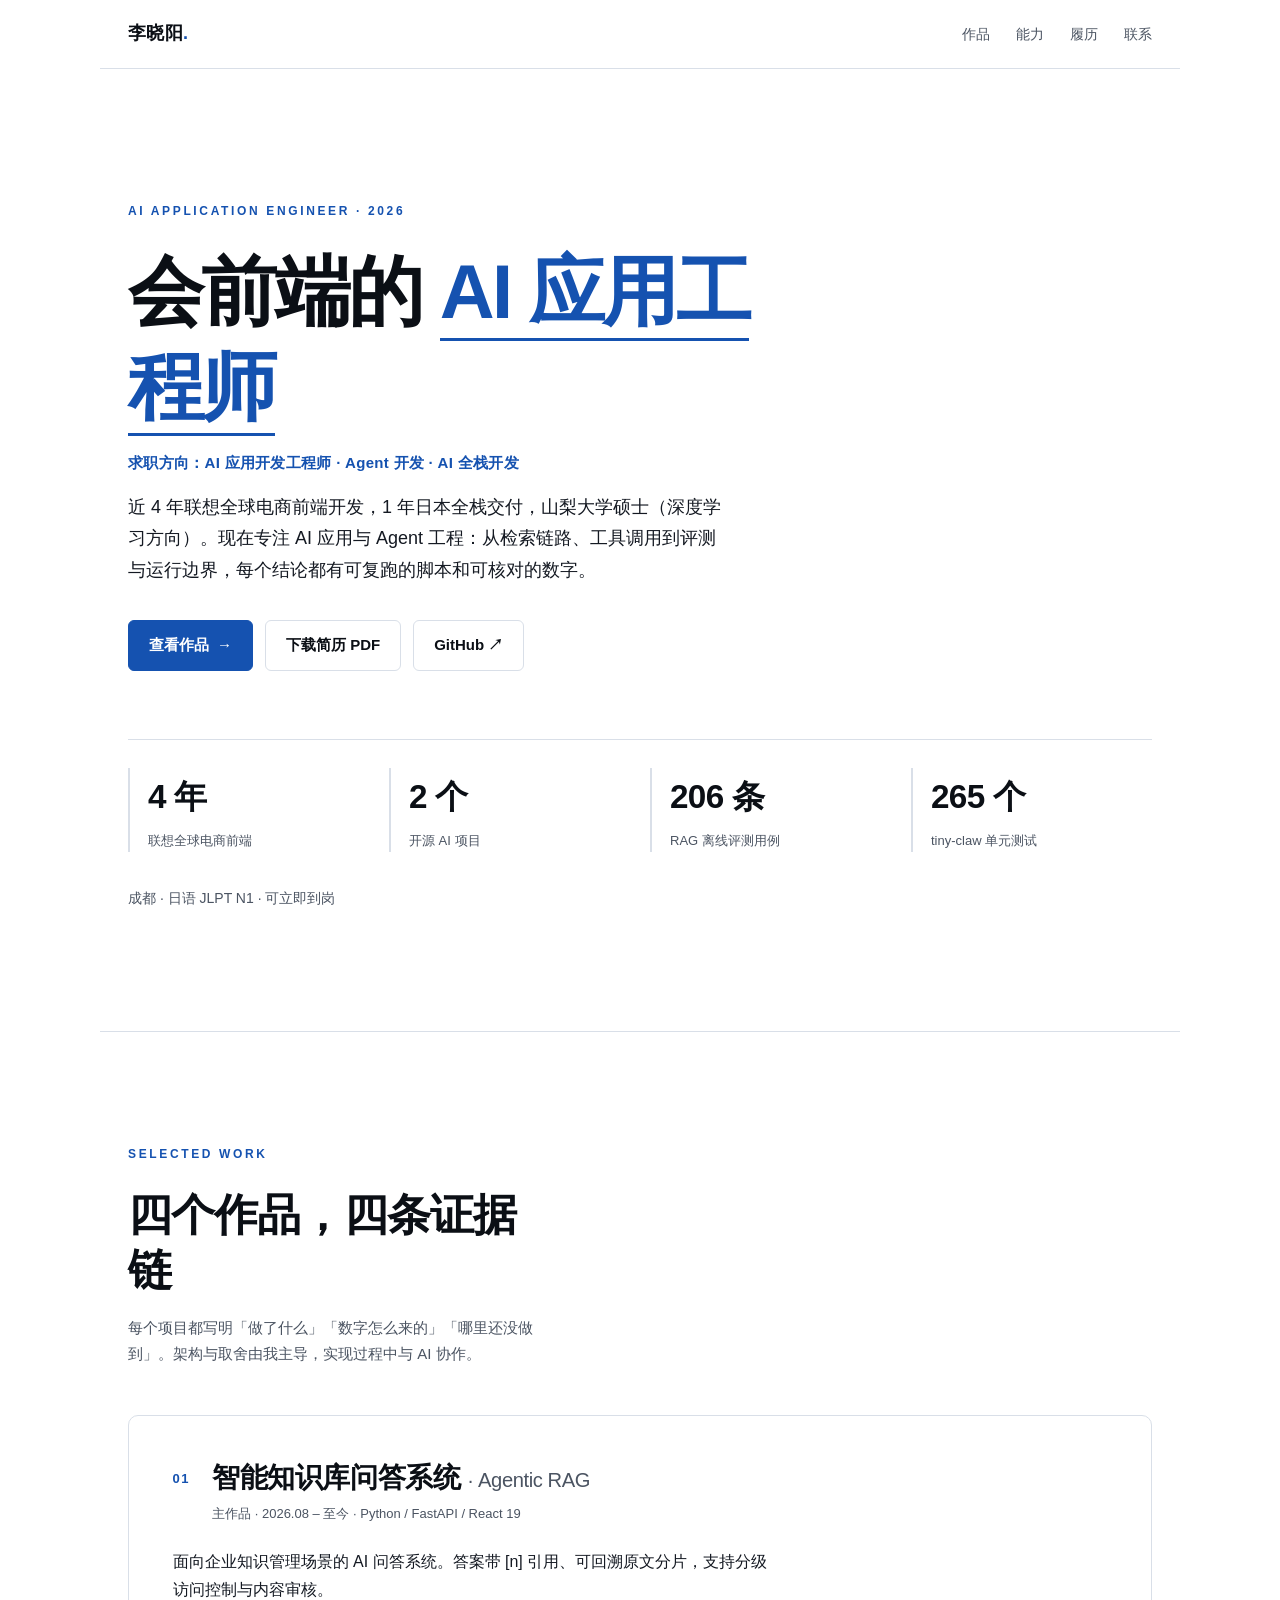
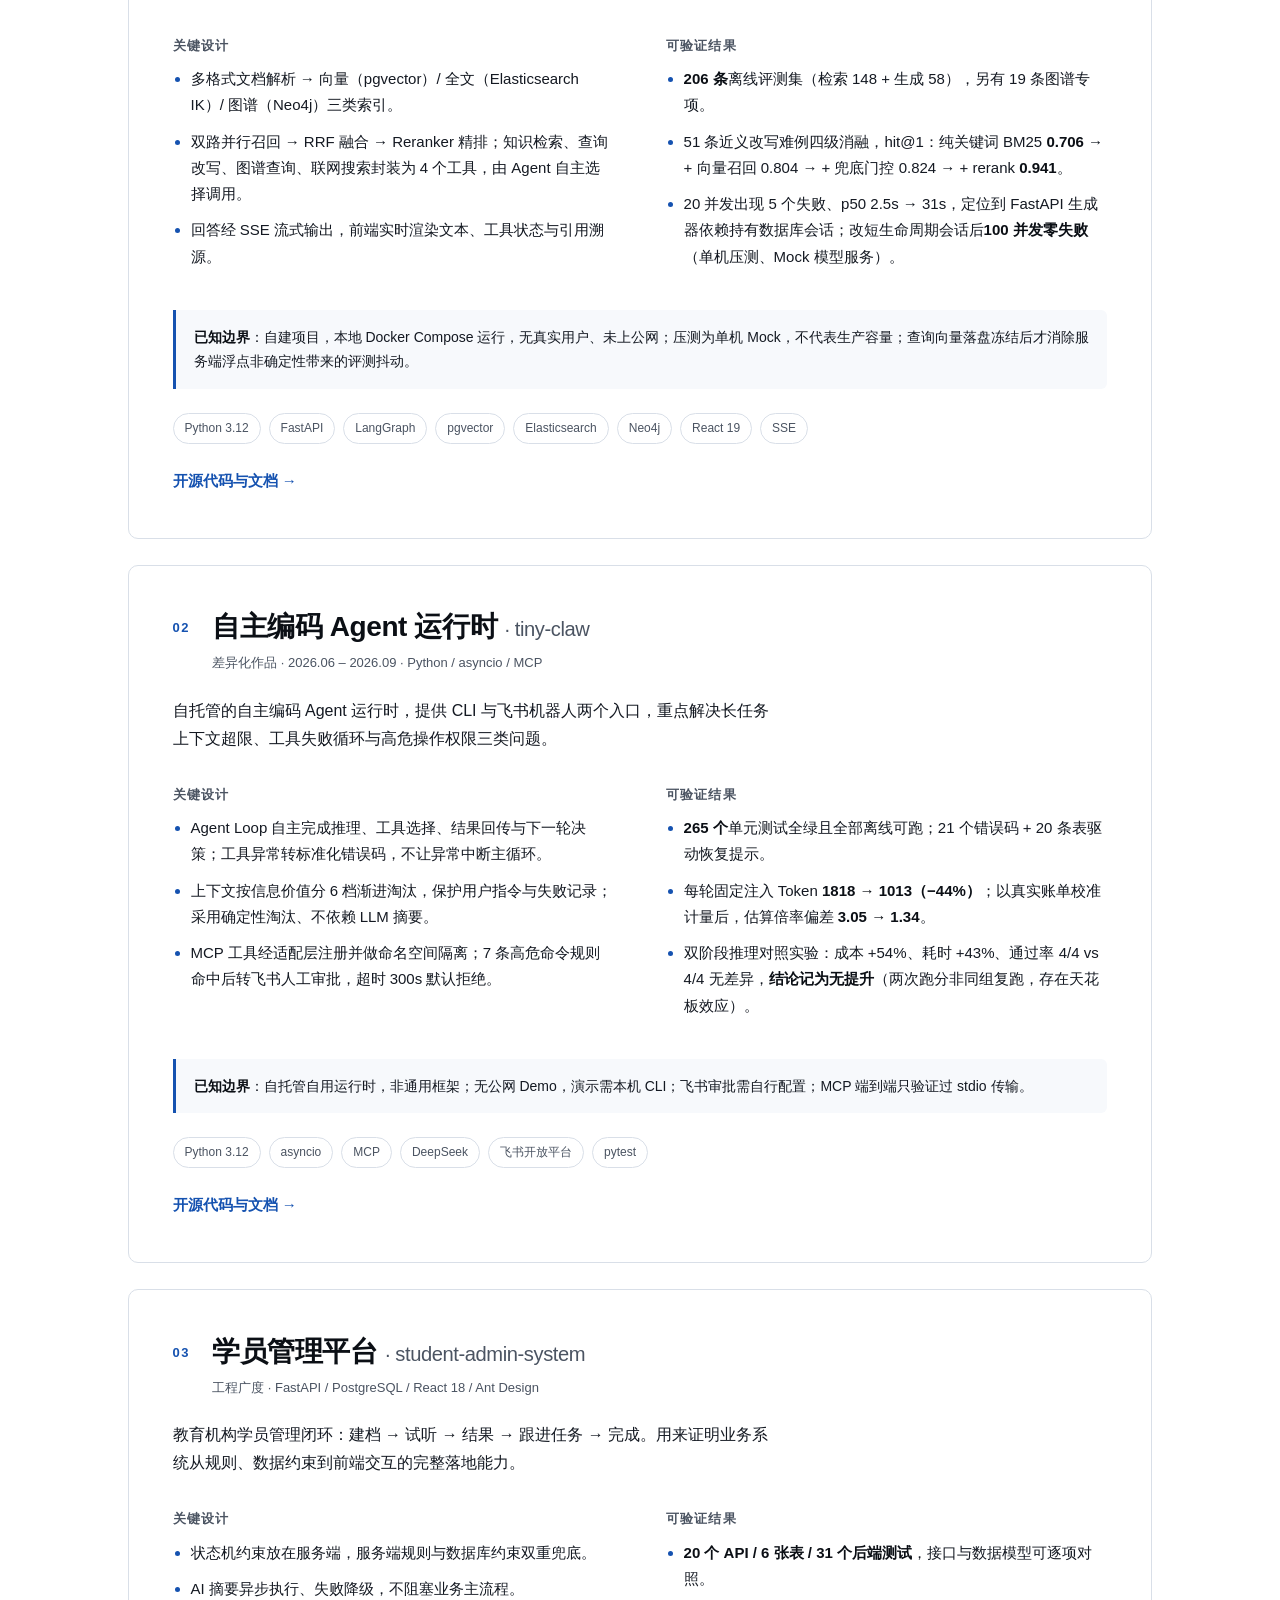
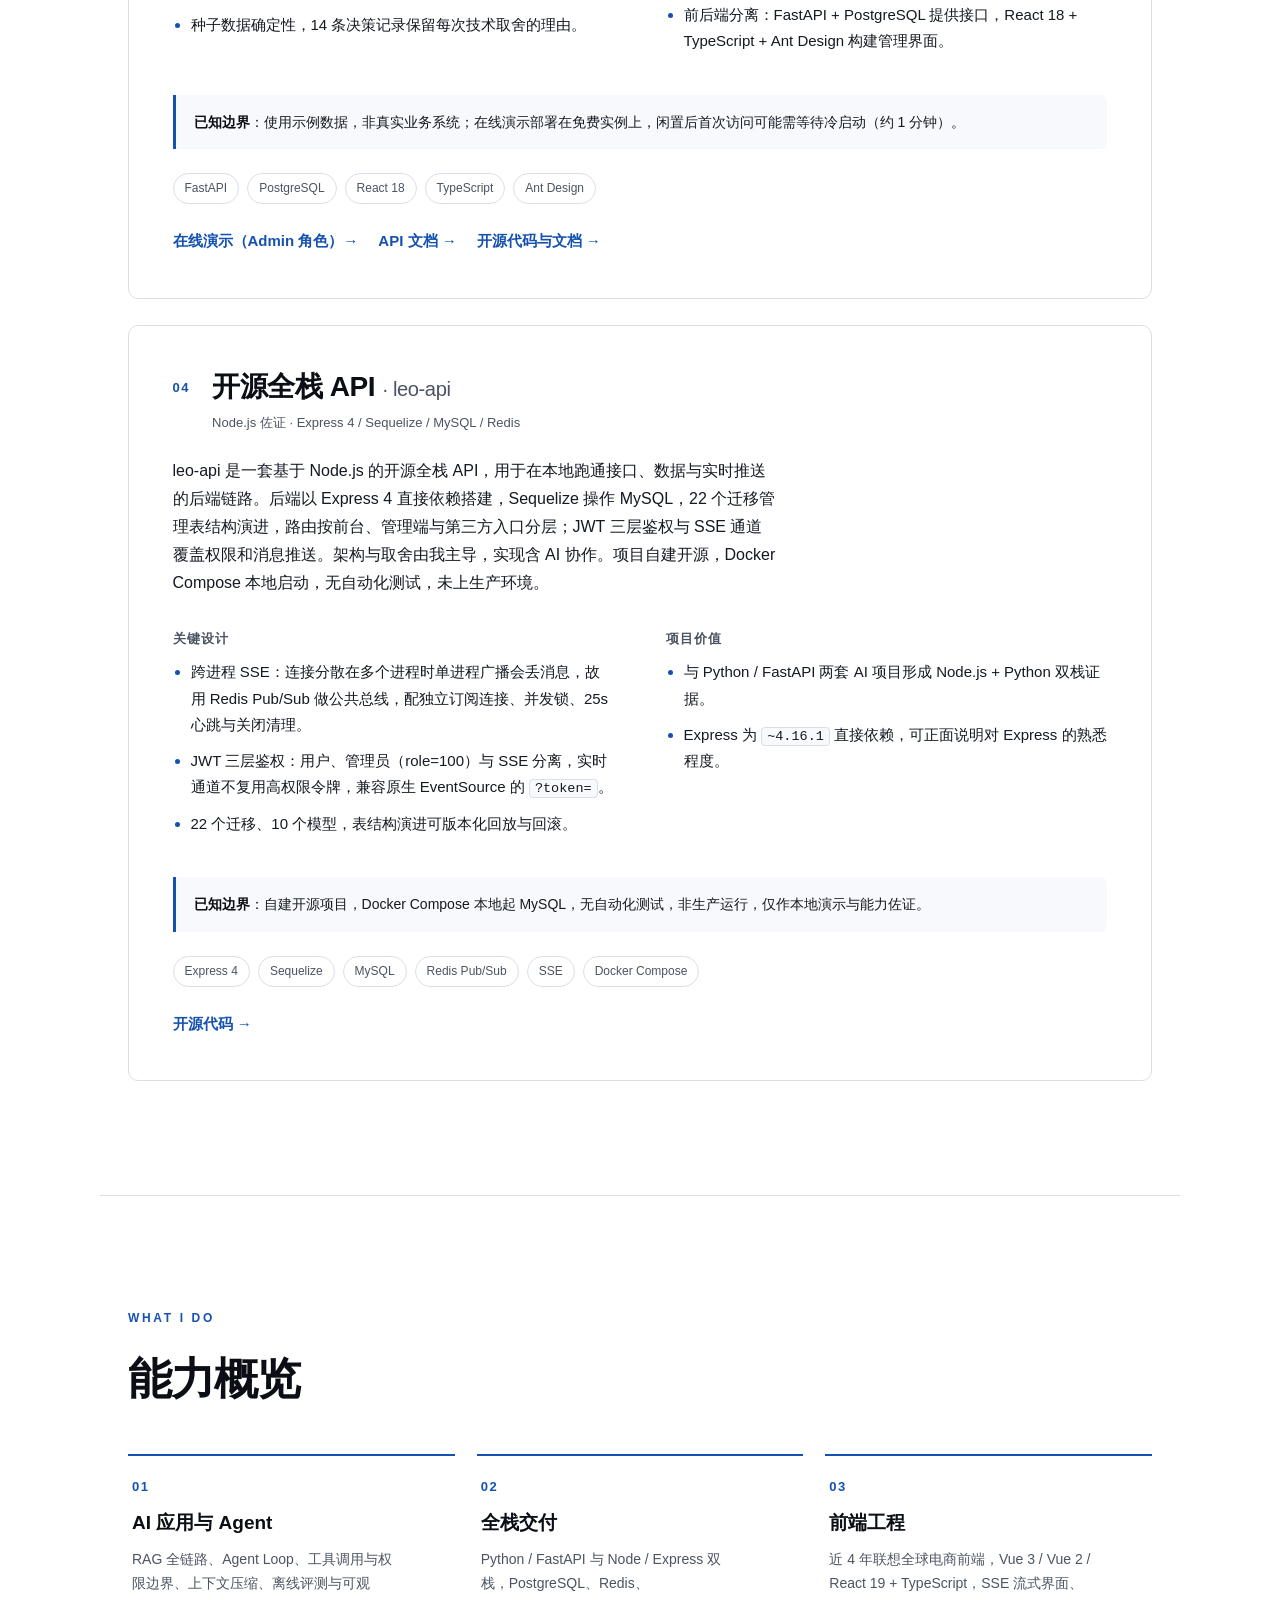
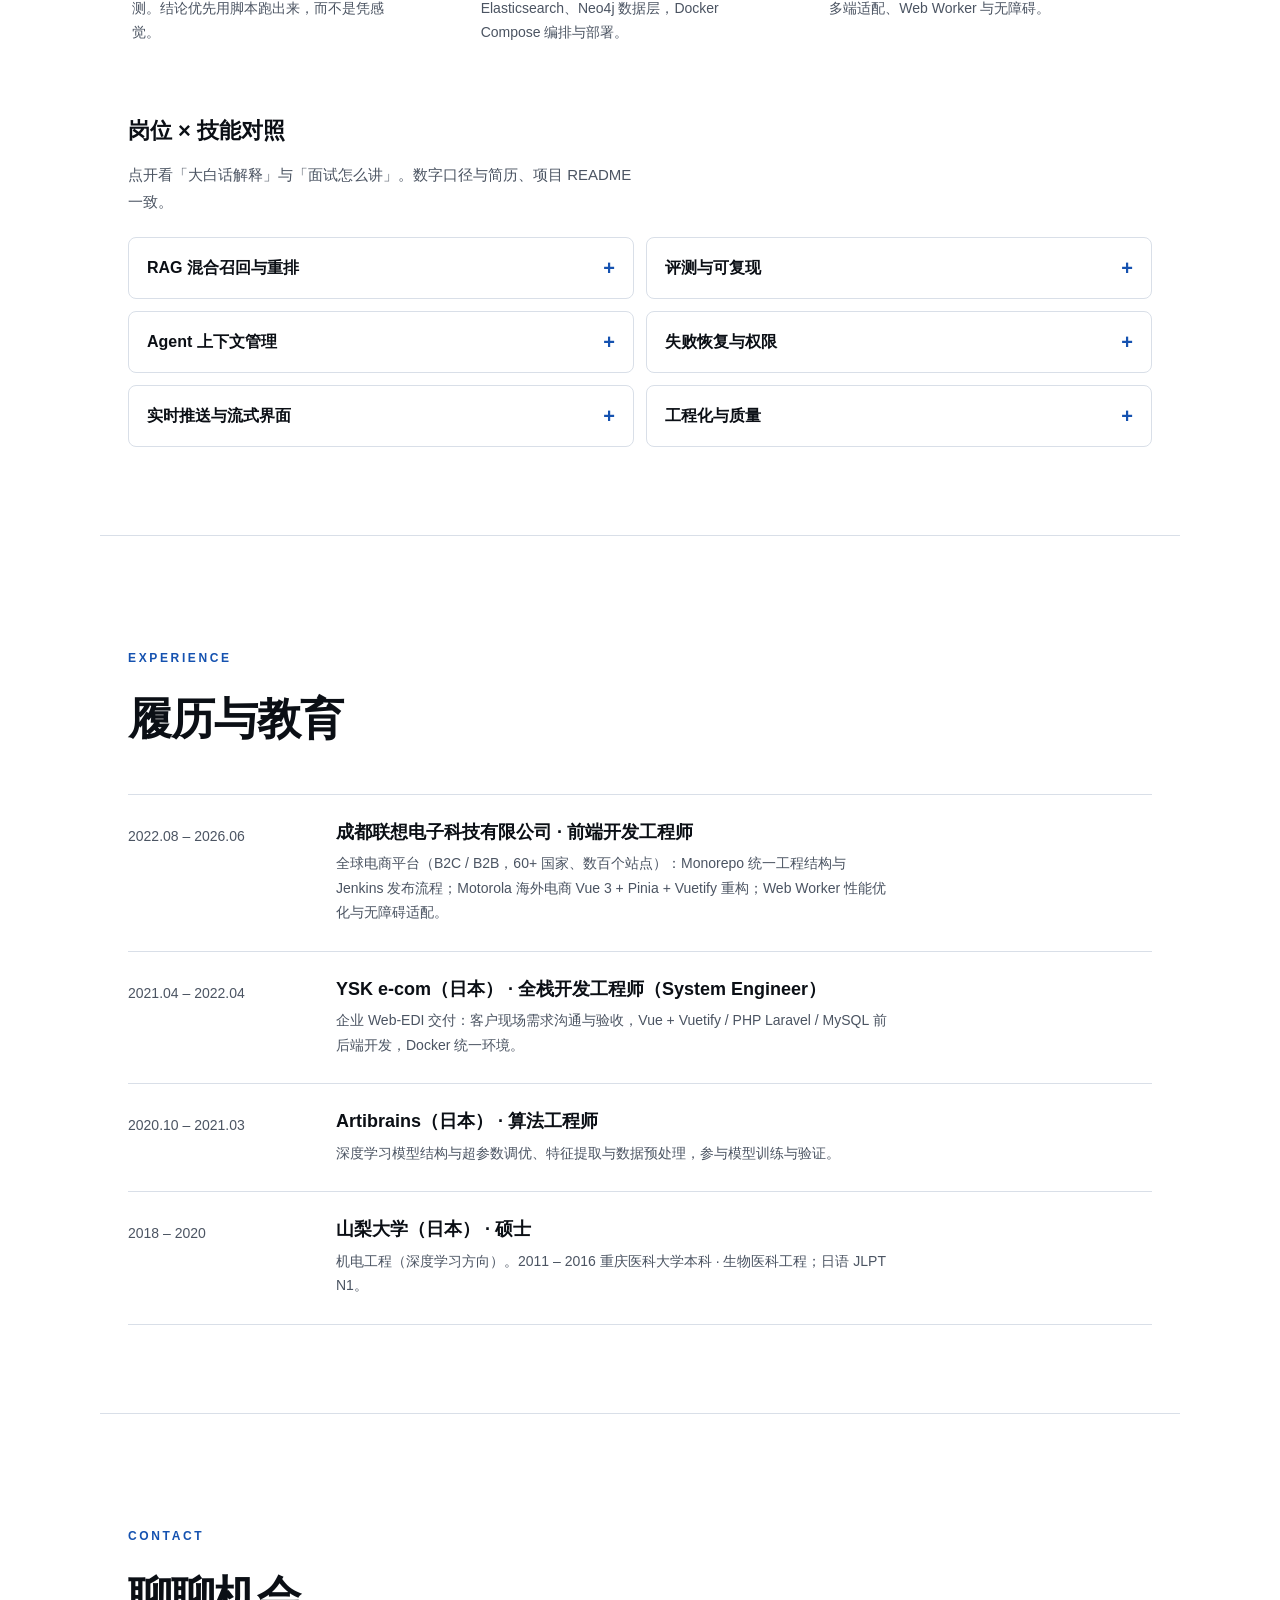
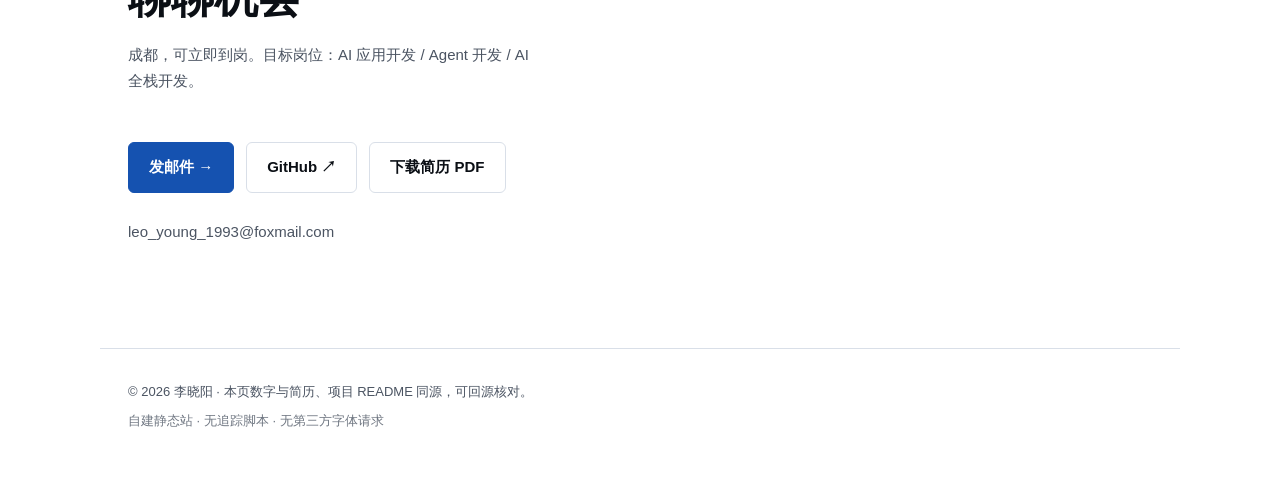
==== public/index.html @ d57c3a52 "feat(portfolio): 补社交分享卡、站点图标与 student-admin 源码入口 - 补 og / twitter / canonical / theme-color，新增 1200×" ====
<!DOCTYPE html>
<html lang="zh-CN">
<head>
<meta charset="UTF-8">
<meta name="viewport" content="width=device-width, initial-scale=1">
<title>李晓阳 · AI 应用开发工程师作品集</title>
<meta name="description" content="李晓阳的工程作品集：Agentic RAG 知识库、自主编码 Agent 运行时、学员管理平台与开源全栈 API。附可回源的项目数字、已知边界与开源地址。">
<meta name="author" content="李晓阳">
<link rel="canonical" href="https://li-xiaoyang-portfolio.onrender.com/">
<meta name="theme-color" content="#1552b0">

<link rel="icon" href="assets/favicon.svg" type="image/svg+xml">
<link rel="icon" href="assets/favicon-32.png" sizes="32x32" type="image/png">
<link rel="apple-touch-icon" href="assets/apple-touch-icon.png">

<!-- 社交分享卡：微信 / 飞书 / LinkedIn / Slack 读取 og:*，X 读取 twitter:* -->
<meta property="og:type" content="profile">
<meta property="og:site_name" content="李晓阳 · 作品集">
<meta property="og:locale" content="zh_CN">
<meta property="og:url" content="https://li-xiaoyang-portfolio.onrender.com/">
<meta property="og:title" content="李晓阳 · 会前端的 AI 应用工程师">
<meta property="og:description" content="Agentic RAG 知识库、自主编码 Agent 运行时、AI 全栈交付。每个项目写明做了什么、数字怎么来的、哪里还没做到。">
<meta property="og:image" content="https://li-xiaoyang-portfolio.onrender.com/assets/og-cover.png">
<meta property="og:image:type" content="image/png">
<meta property="og:image:width" content="1200">
<meta property="og:image:height" content="630">
<meta property="og:image:alt" content="李晓阳 · 会前端的 AI 应用工程师作品集封面">
<meta name="twitter:card" content="summary_large_image">
<meta name="twitter:title" content="李晓阳 · 会前端的 AI 应用工程师">
<meta name="twitter:description" content="Agentic RAG 知识库、自主编码 Agent 运行时、AI 全栈交付。每个项目写明做了什么、数字怎么来的、哪里还没做到。">
<meta name="twitter:image" content="https://li-xiaoyang-portfolio.onrender.com/assets/og-cover.png">

<link rel="stylesheet" href="styles.css">
</head>
<body>

<a class="skip" href="#main">跳到主要内容</a>

<header class="nav">
  <a class="brand" href="#top">李晓阳<span class="brand-dot">.</span></a>
  <nav aria-label="主导航">
    <a href="#work">作品</a>
    <a href="#capability">能力</a>
    <a href="#career">履历</a>
    <a href="#contact">联系</a>
  </nav>
</header>

<main id="main">

  <!-- ===== Hero ===== -->
  <section class="hero" id="top">
    <p class="eyebrow">AI APPLICATION ENGINEER · 2026</p>
    <h1>会前端的 <em>AI 应用工程师</em></h1>
    <p class="role-line">求职方向：AI 应用开发工程师 · Agent 开发 · AI 全栈开发</p>
    <p class="hero-copy">近 4 年联想全球电商前端开发，1 年日本全栈交付，山梨大学硕士（深度学习方向）。现在专注 AI 应用与 Agent 工程：从检索链路、工具调用到评测与运行边界，每个结论都有可复跑的脚本和可核对的数字。</p>
    <div class="hero-actions">
      <a class="btn btn-primary" href="#work">查看作品 <span aria-hidden="true">→</span></a>
      <a class="btn" href="resume.pdf" download>下载简历 PDF</a>
      <a class="btn" href="https://github.com/zuishuailxy" target="_blank" rel="noopener noreferrer">GitHub ↗</a>
    </div>
    <dl class="stats">
      <div><dt>4 年</dt><dd>联想全球电商前端</dd></div>
      <div><dt>2 个</dt><dd>开源 AI 项目</dd></div>
      <div><dt>206 条</dt><dd>RAG 离线评测用例</dd></div>
      <div><dt>265 个</dt><dd>tiny-claw 单元测试</dd></div>
    </dl>
    <p class="hero-foot">成都 · 日语 JLPT N1 · 可立即到岗</p>
  </section>

  <!-- ===== 作品 ===== -->
  <section class="section" id="work">
    <div class="section-head">
      <p class="eyebrow">SELECTED WORK</p>
      <h2>四个作品，四条证据链</h2>
      <p class="section-note">每个项目都写明「做了什么」「数字怎么来的」「哪里还没做到」。架构与取舍由我主导，实现过程中与 AI 协作。</p>
    </div>

    <!-- 01 my-rag -->
    <article class="project" id="my-rag">
      <div class="project-head">
        <span class="num">01</span>
        <div>
          <h3>智能知识库问答系统 <span class="en">· Agentic RAG</span></h3>
          <p class="project-meta">主作品 · 2026.08 – 至今 · Python / FastAPI / React 19</p>
        </div>
      </div>
      <p class="lede">面向企业知识管理场景的 AI 问答系统。答案带 [n] 引用、可回溯原文分片，支持分级访问控制与内容审核。</p>

      <div class="media-slot" data-media="my-rag"></div>

      <div class="project-grid">
        <div>
          <h4>关键设计</h4>
          <ul>
            <li>多格式文档解析 → 向量（pgvector）/ 全文（Elasticsearch IK）/ 图谱（Neo4j）三类索引。</li>
            <li>双路并行召回 → RRF 融合 → Reranker 精排；知识检索、查询改写、图谱查询、联网搜索封装为 4 个工具，由 Agent 自主选择调用。</li>
            <li>回答经 SSE 流式输出，前端实时渲染文本、工具状态与引用溯源。</li>
          </ul>
        </div>
        <div>
          <h4>可验证结果</h4>
          <ul>
            <li><strong>206 条</strong>离线评测集（检索 148 + 生成 58），另有 19 条图谱专项。</li>
            <li>51 条近义改写难例四级消融，hit@1：纯关键词 BM25 <strong>0.706</strong> → + 向量召回 0.804 → + 兜底门控 0.824 → + rerank <strong>0.941</strong>。</li>
            <li>20 并发出现 5 个失败、p50 2.5s → 31s，定位到 FastAPI 生成器依赖持有数据库会话；改短生命周期会话后<strong>100 并发零失败</strong>（单机压测、Mock 模型服务）。</li>
          </ul>
        </div>
      </div>

      <p class="boundary"><strong>已知边界</strong>：自建项目，本地 Docker Compose 运行，无真实用户、未上公网；压测为单机 Mock，不代表生产容量；查询向量落盘冻结后才消除服务端浮点非确定性带来的评测抖动。</p>
      <p class="tags"><span>Python 3.12</span><span>FastAPI</span><span>LangGraph</span><span>pgvector</span><span>Elasticsearch</span><span>Neo4j</span><span>React 19</span><span>SSE</span></p>
      <p class="project-links"><a href="https://github.com/zuishuailxy/my-rag" target="_blank" rel="noopener noreferrer">开源代码与文档 →</a></p>
    </article>

    <!-- 02 tiny-claw -->
    <article class="project" id="tiny-claw">
      <div class="project-head">
        <span class="num">02</span>
        <div>
          <h3>自主编码 Agent 运行时 <span class="en">· tiny-claw</span></h3>
          <p class="project-meta">差异化作品 · 2026.06 – 2026.09 · Python / asyncio / MCP</p>
        </div>
      </div>
      <p class="lede">自托管的自主编码 Agent 运行时，提供 CLI 与飞书机器人两个入口，重点解决长任务上下文超限、工具失败循环与高危操作权限三类问题。</p>

      <div class="media-slot" data-media="tiny-claw"></div>

      <div class="project-grid">
        <div>
          <h4>关键设计</h4>
          <ul>
            <li>Agent Loop 自主完成推理、工具选择、结果回传与下一轮决策；工具异常转标准化错误码，不让异常中断主循环。</li>
            <li>上下文按信息价值分 6 档渐进淘汰，保护用户指令与失败记录；采用确定性淘汰、不依赖 LLM 摘要。</li>
            <li>MCP 工具经适配层注册并做命名空间隔离；7 条高危命令规则命中后转飞书人工审批，超时 300s 默认拒绝。</li>
          </ul>
        </div>
        <div>
          <h4>可验证结果</h4>
          <ul>
            <li><strong>265 个</strong>单元测试全绿且全部离线可跑；21 个错误码 + 20 条表驱动恢复提示。</li>
            <li>每轮固定注入 Token <strong>1818 → 1013（−44%）</strong>；以真实账单校准计量后，估算倍率偏差 <strong>3.05 → 1.34</strong>。</li>
            <li>双阶段推理对照实验：成本 +54%、耗时 +43%、通过率 4/4 vs 4/4 无差异，<strong>结论记为无提升</strong>（两次跑分非同组复跑，存在天花板效应）。</li>
          </ul>
        </div>
      </div>

      <p class="boundary"><strong>已知边界</strong>：自托管自用运行时，非通用框架；无公网 Demo，演示需本机 CLI；飞书审批需自行配置；MCP 端到端只验证过 stdio 传输。</p>
      <p class="tags"><span>Python 3.12</span><span>asyncio</span><span>MCP</span><span>DeepSeek</span><span>飞书开放平台</span><span>pytest</span></p>
      <p class="project-links"><a href="https://github.com/zuishuailxy/tiny-claw" target="_blank" rel="noopener noreferrer">开源代码与文档 →</a></p>
    </article>

    <!-- 03 student-admin-system -->
    <article class="project" id="student-admin">
      <div class="project-head">
        <span class="num">03</span>
        <div>
          <h3>学员管理平台 <span class="en">· student-admin-system</span></h3>
          <p class="project-meta">工程广度 · FastAPI / PostgreSQL / React 18 / Ant Design</p>
        </div>
      </div>
      <p class="lede">教育机构学员管理闭环：建档 → 试听 → 结果 → 跟进任务 → 完成。用来证明业务系统从规则、数据约束到前端交互的完整落地能力。</p>

      <div class="media-slot" data-media="student-admin"></div>

      <div class="project-grid">
        <div>
          <h4>关键设计</h4>
          <ul>
            <li>状态机约束放在服务端，服务端规则与数据库约束双重兜底。</li>
            <li>AI 摘要异步执行、失败降级，不阻塞业务主流程。</li>
            <li>种子数据确定性，14 条决策记录保留每次技术取舍的理由。</li>
          </ul>
        </div>
        <div>
          <h4>可验证结果</h4>
          <ul>
            <li><strong>20 个 API / 6 张表 / 31 个后端测试</strong>，接口与数据模型可逐项对照。</li>
            <li>前后端分离：FastAPI + PostgreSQL 提供接口，React 18 + TypeScript + Ant Design 构建管理界面。</li>
          </ul>
        </div>
      </div>

      <p class="boundary"><strong>已知边界</strong>：使用示例数据，非真实业务系统；在线演示部署在免费实例上，闲置后首次访问可能需等待冷启动（约 1 分钟）。</p>
      <p class="tags"><span>FastAPI</span><span>PostgreSQL</span><span>React 18</span><span>TypeScript</span><span>Ant Design</span></p>
      <p class="project-links">
        <a href="https://student-admin-demo.onrender.com/admin" target="_blank" rel="noopener noreferrer">在线演示（Admin 角色）→</a>
        <a href="https://student-admin-demo.onrender.com/docs" target="_blank" rel="noopener noreferrer">API 文档 →</a>
        <a href="https://github.com/zuishuailxy/student-admin-system" target="_blank" rel="noopener noreferrer">开源代码与文档 →</a>
      </p>
    </article>

    <!-- 04 leo-api -->
    <article class="project" id="leo-api">
      <div class="project-head">
        <span class="num">04</span>
        <div>
          <h3>开源全栈 API <span class="en">· leo-api</span></h3>
          <p class="project-meta">Node.js 佐证 · Express 4 / Sequelize / MySQL / Redis</p>
        </div>
      </div>
      <p class="lede">leo-api 是一套基于 Node.js 的开源全栈 API，用于在本地跑通接口、数据与实时推送的后端链路。后端以 Express 4 直接依赖搭建，Sequelize 操作 MySQL，22 个迁移管理表结构演进，路由按前台、管理端与第三方入口分层；JWT 三层鉴权与 SSE 通道覆盖权限和消息推送。架构与取舍由我主导，实现含 AI 协作。项目自建开源，Docker Compose 本地启动，无自动化测试，未上生产环境。</p>

      <div class="media-slot" data-media="leo-api"></div>

      <div class="project-grid">
        <div>
          <h4>关键设计</h4>
          <ul>
            <li>跨进程 SSE：连接分散在多个进程时单进程广播会丢消息，故用 Redis Pub/Sub 做公共总线，配独立订阅连接、并发锁、25s 心跳与关闭清理。</li>
            <li>JWT 三层鉴权：用户、管理员（role=100）与 SSE 分离，实时通道不复用高权限令牌，兼容原生 EventSource 的 <code>?token=</code>。</li>
            <li>22 个迁移、10 个模型，表结构演进可版本化回放与回滚。</li>
          </ul>
        </div>
        <div>
          <h4>项目价值</h4>
          <ul>
            <li>与 Python / FastAPI 两套 AI 项目形成 Node.js + Python 双栈证据。</li>
            <li>Express 为 <code>~4.16.1</code> 直接依赖，可正面说明对 Express 的熟悉程度。</li>
          </ul>
        </div>
      </div>

      <p class="boundary"><strong>已知边界</strong>：自建开源项目，Docker Compose 本地起 MySQL，无自动化测试，非生产运行，仅作本地演示与能力佐证。</p>
      <p class="tags"><span>Express 4</span><span>Sequelize</span><span>MySQL</span><span>Redis Pub/Sub</span><span>SSE</span><span>Docker Compose</span></p>
      <p class="project-links"><a href="https://github.com/zuishuailxy/KnowledgeBase/tree/master/full-stack/leo-api" target="_blank" rel="noopener noreferrer">开源代码 →</a></p>
    </article>
  </section>

  <!-- ===== 能力 ===== -->
  <section class="section" id="capability">
    <div class="section-head">
      <p class="eyebrow">WHAT I DO</p>
      <h2>能力概览</h2>
    </div>

    <div class="capabilities">
      <div class="capability">
        <span class="num">01</span>
        <h3>AI 应用与 Agent</h3>
        <p>RAG 全链路、Agent Loop、工具调用与权限边界、上下文压缩、离线评测与可观测。结论优先用脚本跑出来，而不是凭感觉。</p>
      </div>
      <div class="capability">
        <span class="num">02</span>
        <h3>全栈交付</h3>
        <p>Python / FastAPI 与 Node / Express 双栈，PostgreSQL、Redis、Elasticsearch、Neo4j 数据层，Docker Compose 编排与部署。</p>
      </div>
      <div class="capability">
        <span class="num">03</span>
        <h3>前端工程</h3>
        <p>近 4 年联想全球电商前端，Vue 3 / Vue 2 / React 19 + TypeScript，SSE 流式界面、多端适配、Web Worker 与无障碍。</p>
      </div>
    </div>

    <h3 class="subhead">岗位 × 技能对照</h3>
    <p class="section-note">点开看「大白话解释」与「面试怎么讲」。数字口径与简历、项目 README 一致。</p>
    <div class="skill-groups">
      <details class="skill">
        <summary>RAG 混合召回与重排 <span class="plus" aria-hidden="true">+</span></summary>
        <p>大白话：先用关键词和向量各找一遍资料，按排名融合后再精排，避免只靠一种方式漏掉答案。</p>
        <p>面试怎么讲：讲双路 RRF 而不是三路全融合（图谱是结构化查询，按需调用更准），以及为什么对全部候选精排后再过滤截断。<span class="ref">关联：my-rag</span></p>
      </details>
      <details class="skill">
        <summary>评测与可复现 <span class="plus" aria-hidden="true">+</span></summary>
        <p>大白话：先固定题目和标准答案，再改系统，才知道每次改动到底有没有变好。</p>
        <p>面试怎么讲：206 条评测集按单跳 any-of / 多跳 all-of 分别判分；同文本两次 embedding 有 1024 维中 1017 维不同，冻结查询向量后结果才稳定。<span class="ref">关联：my-rag</span></p>
      </details>
      <details class="skill">
        <summary>Agent 上下文管理 <span class="plus" aria-hidden="true">+</span></summary>
        <p>大白话：长任务会撑爆上下文，按信息价值分档淘汰，但用户指令和失败记录不能丢。</p>
        <p>面试怎么讲：6 档确定性淘汰、不依赖 LLM 摘要（会抹掉错误码前缀且不可复现）；1818 → 1013 token。<span class="ref">关联：tiny-claw</span></p>
      </details>
      <details class="skill">
        <summary>失败恢复与权限 <span class="plus" aria-hidden="true">+</span></summary>
        <p>大白话：工具失败不抛异常中断主循环，转成错误码告诉模型下一步怎么办；高危动作先问人。</p>
        <p>面试怎么讲：21 错误码 + 20 恢复提示、同一参数连续失败 3 次打断；审批超时 300s 默认拒绝（fail-closed）。<span class="ref">关联：tiny-claw / my-rag</span></p>
      </details>
      <details class="skill">
        <summary>实时推送与流式界面 <span class="plus" aria-hidden="true">+</span></summary>
        <p>大白话：后端一边生成一边推给浏览器，前端边收边渲染，还能看到工具调用状态。</p>
        <p>面试怎么讲：SSE 编码器在后端；多进程下用 Redis Pub/Sub 广播；前端做引用溯源与状态展示。<span class="ref">关联：my-rag / leo-api</span></p>
      </details>
      <details class="skill">
        <summary>工程化与质量 <span class="plus" aria-hidden="true">+</span></summary>
        <p>大白话：结构统一、迁移可回放、测试离线能跑，改东西才敢改。</p>
        <p>面试怎么讲：联想 Monorepo + Jenkins 统一构建、22 个数据库迁移、mypy / ruff / CI、265 个离线单测。<span class="ref">关联：联想 / leo-api / tiny-claw</span></p>
      </details>
    </div>
  </section>

  <!-- ===== 履历 ===== -->
  <section class="section" id="career">
    <div class="section-head">
      <p class="eyebrow">EXPERIENCE</p>
      <h2>履历与教育</h2>
    </div>
    <ol class="timeline">
      <li>
        <span class="when">2022.08 – 2026.06</span>
        <div>
          <h3>成都联想电子科技有限公司 · 前端开发工程师</h3>
          <p>全球电商平台（B2C / B2B，60+ 国家、数百个站点）：Monorepo 统一工程结构与 Jenkins 发布流程；Motorola 海外电商 Vue 3 + Pinia + Vuetify 重构；Web Worker 性能优化与无障碍适配。</p>
        </div>
      </li>
      <li>
        <span class="when">2021.04 – 2022.04</span>
        <div>
          <h3>YSK e-com（日本） · 全栈开发工程师（System Engineer）</h3>
          <p>企业 Web-EDI 交付：客户现场需求沟通与验收，Vue + Vuetify / PHP Laravel / MySQL 前后端开发，Docker 统一环境。</p>
        </div>
      </li>
      <li>
        <span class="when">2020.10 – 2021.03</span>
        <div>
          <h3>Artibrains（日本） · 算法工程师</h3>
          <p>深度学习模型结构与超参数调优、特征提取与数据预处理，参与模型训练与验证。</p>
        </div>
      </li>
      <li>
        <span class="when">2018 – 2020</span>
        <div>
          <h3>山梨大学（日本） · 硕士</h3>
          <p>机电工程（深度学习方向）。2011 – 2016 重庆医科大学本科 · 生物医科工程；日语 JLPT N1。</p>
        </div>
      </li>
    </ol>
  </section>

  <!-- ===== 联系 ===== -->
  <section class="section contact" id="contact">
    <div class="section-head">
      <p class="eyebrow">CONTACT</p>
      <h2>聊聊机会</h2>
      <p class="section-note">成都，可立即到岗。目标岗位：AI 应用开发 / Agent 开发 / AI 全栈开发。</p>
    </div>
    <div class="contact-links">
      <a class="btn btn-primary" href="mailto:leo_young_1993@foxmail.com?subject=%E6%B1%82%E8%81%8C%E4%BA%A4%E6%B5%81%20%E2%80%94%20AI%20%E5%BA%94%E7%94%A8%E5%BC%80%E5%8F%91">发邮件 →</a>
      <a class="btn" href="https://github.com/zuishuailxy" target="_blank" rel="noopener noreferrer">GitHub ↗</a>
      <a class="btn" href="resume.pdf" download>下载简历 PDF</a>
    </div>
    <p class="contact-mail">leo_young_1993@foxmail.com</p>
  </section>

</main>

<footer class="footer">
  <p>© <span id="year">2026</span> 李晓阳 · 本页数字与简历、项目 README 同源，可回源核对。</p>
  <p class="footer-note">自建静态站 · 无追踪脚本 · 无第三方字体请求</p>
</footer>

<script src="app.js"></script>
</body>
</html>
---- public/styles.css ----
/* 李晓阳 · 作品集样式
   配色沿用简历：正文 #141922 / 标题 #0b0f15 / 辅助 #4b5462 / 强调 #1552b0
   排版节奏参考 jinnstudio：大字号 Hero、编号能力区、ch 行宽、大留白
   零依赖、无外部字体请求（网页字体不受简历 PDF 的康熙部首限制） */

:root {
  --ink: #0b0f15;
  --ink-2: #141922;
  --muted: #4b5462;
  --line: #d9dfe8;
  --accent: #1552b0;
  --surface: #f7f9fc;
  --bg: #ffffff;
  --max: 1080px;
  --font: -apple-system, BlinkMacSystemFont, "Segoe UI", "PingFang SC", "Hiragino Sans GB", "Microsoft YaHei", Arial, sans-serif;
}

* { box-sizing: border-box; }
html { scroll-behavior: smooth; }
body {
  margin: 0;
  background: var(--bg);
  color: var(--ink-2);
  font-family: var(--font);
  font-size: 16px;
  line-height: 1.75;
  -webkit-font-smoothing: antialiased;
}
a { color: var(--accent); text-decoration: none; }
a:hover { text-decoration: underline; }
h1, h2, h3, h4 { color: var(--ink); line-height: 1.25; margin: 0; }
strong { color: var(--ink); }
code {
  font-family: ui-monospace, SFMono-Regular, Menlo, Consolas, monospace;
  font-size: .9em;
  background: var(--surface);
  border: 1px solid var(--line);
  border-radius: 4px;
  padding: 1px 5px;
}

.skip {
  position: absolute; left: -9999px; top: 0;
  background: var(--ink); color: #fff; padding: 10px 16px; z-index: 99;
}
.skip:focus { left: 12px; top: 12px; }

/* ===== 导航 ===== */
.nav {
  position: sticky; top: 0; z-index: 20;
  display: flex; align-items: center; justify-content: space-between;
  gap: 24px;
  max-width: var(--max); margin: 0 auto;
  padding: 18px 28px;
  background: rgba(255,255,255,.92);
  backdrop-filter: blur(10px);
  border-bottom: 1px solid var(--line);
}
.brand { font-size: 18px; font-weight: 700; color: var(--ink); letter-spacing: .02em; }
.brand-dot { color: var(--accent); }
.nav nav { display: flex; gap: 26px; font-size: 14px; }
.nav nav a { color: var(--muted); }
.nav nav a:hover { color: var(--accent); }

/* ===== 通用区块 ===== */
.hero, .section { max-width: var(--max); margin: 0 auto; padding: 0 28px; }
.hero { padding-top: clamp(72px, 11vw, 132px); padding-bottom: clamp(72px, 10vw, 120px); }
.section { padding-top: clamp(72px, 9vw, 112px); padding-bottom: clamp(56px, 7vw, 88px); border-top: 1px solid var(--line); }
.eyebrow {
  margin: 0 0 22px;
  color: var(--accent);
  font-size: 12px; font-weight: 700; letter-spacing: .22em; text-transform: uppercase;
}
.section-head { margin-bottom: 48px; max-width: 46ch; }
.section-head h2 { font-size: clamp(30px, 4.2vw, 44px); letter-spacing: -.02em; }
.section-note { color: var(--muted); font-size: 15px; margin: 18px 0 0; max-width: 62ch; }

/* ===== Hero ===== */
.hero h1 {
  font-size: clamp(40px, 7.2vw, 76px);
  letter-spacing: -.035em;
  font-weight: 700;
  max-width: 16ch;
}
.hero h1 em {
  font-style: normal;
  color: var(--accent);
  border-bottom: 3px solid var(--accent);
  padding-bottom: .06em;
}
.role-line {
  margin: 16px 0 0;
  font-size: 15px; font-weight: 600; color: var(--accent);
  letter-spacing: .02em;
}
.role-line + .hero-copy { margin-top: 16px; }
.hero-copy {
  margin: 30px 0 0;
  max-width: 60ch;
  font-size: clamp(16px, 1.5vw, 18px);
  color: var(--ink-2);
}
.hero-actions, .contact-links { display: flex; flex-wrap: wrap; gap: 12px; margin-top: 34px; }
.btn {
  display: inline-flex; align-items: center; gap: 8px;
  padding: 11px 20px;
  border: 1px solid var(--line);
  border-radius: 6px;
  color: var(--ink);
  font-size: 15px; font-weight: 600;
  background: #fff;
  transition: border-color .18s ease, background .18s ease, transform .18s ease;
}
.btn:hover { border-color: var(--accent); text-decoration: none; transform: translateY(-1px); }
.btn-primary { background: var(--accent); border-color: var(--accent); color: #fff; }
.btn-primary:hover { background: #0f448f; }

.stats {
  display: grid; grid-template-columns: repeat(4, 1fr);
  gap: 20px; margin: 68px 0 0; padding: 28px 0 0;
  border-top: 1px solid var(--line);
}
.stats div { border-left: 2px solid var(--line); padding-left: 18px; }
.stats dt { font-size: clamp(24px, 2.6vw, 34px); font-weight: 700; color: var(--ink); letter-spacing: -.02em; }
.stats dd { margin: 4px 0 0; font-size: 13px; color: var(--muted); }
.hero-foot { margin: 34px 0 0; color: var(--muted); font-size: 14px; }

/* ===== 项目卡 ===== */
.project {
  border: 1px solid var(--line);
  border-radius: 10px;
  padding: clamp(26px, 3.4vw, 44px);
  margin-bottom: 26px;
  background: #fff;
  scroll-margin-top: 80px;
}
.project:hover { border-color: #c4d1e8; }
.project-head { display: flex; gap: 22px; align-items: flex-start; }
.project-head .num, .capability .num {
  flex: none;
  color: var(--accent);
  font-size: 13px; font-weight: 700; letter-spacing: .12em;
  padding-top: 8px;
}
.project-head h3 { font-size: clamp(21px, 2.4vw, 28px); letter-spacing: -.015em; }
.project-head .en { color: var(--muted); font-weight: 500; font-size: .72em; }
.project-meta { margin: 8px 0 0; color: var(--muted); font-size: 13px; }
.lede {
  margin: 22px 0 0;
  max-width: 68ch;
  font-size: 16px;
  color: var(--ink-2);
}
.project-grid {
  display: grid; grid-template-columns: 1fr 1fr; gap: clamp(24px, 4vw, 56px);
  margin-top: 34px;
}
.project-grid h4 {
  font-size: 13px; letter-spacing: .1em; color: var(--muted);
  text-transform: uppercase; margin-bottom: 12px;
}
.project-grid ul { margin: 0; padding-left: 18px; }
.project-grid li { margin-bottom: 10px; font-size: 15px; }
.project-grid li::marker { color: var(--accent); }
.boundary {
  margin: 30px 0 0;
  padding: 15px 18px;
  background: var(--surface);
  border-left: 3px solid var(--accent);
  border-radius: 0 6px 6px 0;
  font-size: 14px; color: var(--ink-2);
}
.tags { display: flex; flex-wrap: wrap; gap: 8px; margin: 24px 0 0; }
.tags span {
  font-size: 12px; color: var(--muted);
  border: 1px solid var(--line); border-radius: 999px;
  padding: 4px 11px;
}
.project-links { display: flex; flex-wrap: wrap; gap: 20px; margin: 24px 0 0; font-size: 15px; font-weight: 600; }

/* ===== 媒体挂载位（无素材时由 app.js 移除，不留空框） ===== */
.media-slot { margin-top: 28px; }
.media-figure { margin: 0; }
.media-figure img, .media-figure video, .media-figure iframe {
  display: block; width: 100%;
  border: 1px solid var(--line); border-radius: 8px;
  background: var(--surface);
}
.media-figure video { max-height: 520px; }
.media-figure iframe { aspect-ratio: 16 / 9; height: auto; min-height: 320px; border: 1px solid var(--line); }
.media-figure figcaption { margin-top: 9px; font-size: 13px; color: var(--muted); }

/* ===== 能力 ===== */
.capabilities { display: grid; grid-template-columns: repeat(3, 1fr); gap: 22px; }
.capability {
  border-top: 2px solid var(--accent);
  padding: 20px 4px 0;
  display: flex; flex-direction: column; gap: 12px;
}
.capability .num { padding-top: 0; }
.capability h3 { font-size: 19px; }
.capability p { margin: 0; font-size: 14px; color: var(--muted); max-width: 34ch; }
.subhead { margin-top: 72px; font-size: 22px; }
.skill-groups { margin-top: 22px; display: grid; grid-template-columns: 1fr 1fr; gap: 12px; }
.skill {
  border: 1px solid var(--line); border-radius: 8px;
  padding: 0 18px; background: #fff;
}
.skill summary {
  cursor: pointer; list-style: none;
  padding: 16px 0; font-weight: 600; color: var(--ink);
  display: flex; justify-content: space-between; align-items: center; gap: 12px;
}
.skill summary::-webkit-details-marker { display: none; }
.skill .plus { color: var(--accent); font-size: 20px; line-height: 1; }
.skill[open] .plus { transform: rotate(45deg); }
.skill[open] { border-color: #c4d1e8; }
.skill p { margin: 0 0 12px; font-size: 14px; color: var(--ink-2); }
.skill .ref { color: var(--muted); font-size: 13px; white-space: nowrap; }

/* ===== 履历 ===== */
.timeline { list-style: none; margin: 0; padding: 0; }
.timeline li {
  display: grid; grid-template-columns: 180px 1fr; gap: 28px;
  padding: 26px 0; border-top: 1px solid var(--line);
}
.timeline li:last-child { border-bottom: 1px solid var(--line); }
.timeline .when { color: var(--muted); font-size: 14px; font-variant-numeric: tabular-nums; padding-top: 3px; }
.timeline h3 { font-size: 18px; margin-bottom: 8px; }
.timeline p { margin: 0; font-size: 14px; color: var(--muted); max-width: 72ch; }

/* ===== 联系 / 页脚 ===== */
.contact { text-align: left; }
.contact-links { justify-content: flex-start; }
.contact-mail { margin-top: 26px; font-size: 15px; color: var(--muted); }
.footer {
  border-top: 1px solid var(--line);
  max-width: var(--max); margin: 0 auto;
  padding: 32px 28px 48px;
  color: var(--muted); font-size: 13px;
}
.footer p { margin: 0; }
.footer-note { margin-top: 6px !important; opacity: .8; }

/* ===== 响应式 ===== */
@media (max-width: 840px) {
  .nav { padding: 14px 20px; flex-wrap: wrap; gap: 10px; }
  .nav nav { gap: 16px; font-size: 13px; }
  .hero, .section { padding-left: 20px; padding-right: 20px; }
  .footer { padding-left: 20px; padding-right: 20px; }
  .stats { grid-template-columns: repeat(2, 1fr); row-gap: 24px; }
  .project-grid, .capabilities, .skill-groups { grid-template-columns: 1fr; }
  .project-head { gap: 14px; }
  .timeline li { grid-template-columns: 1fr; gap: 6px; }
  .hero h1 { max-width: none; }
}
@media (max-width: 480px) {
  .stats { grid-template-columns: 1fr 1fr; }
  .btn { padding: 10px 14px; font-size: 14px; }
}
@media (prefers-reduced-motion: reduce) {
  html { scroll-behavior: auto; }
  .btn { transition: none; }
}
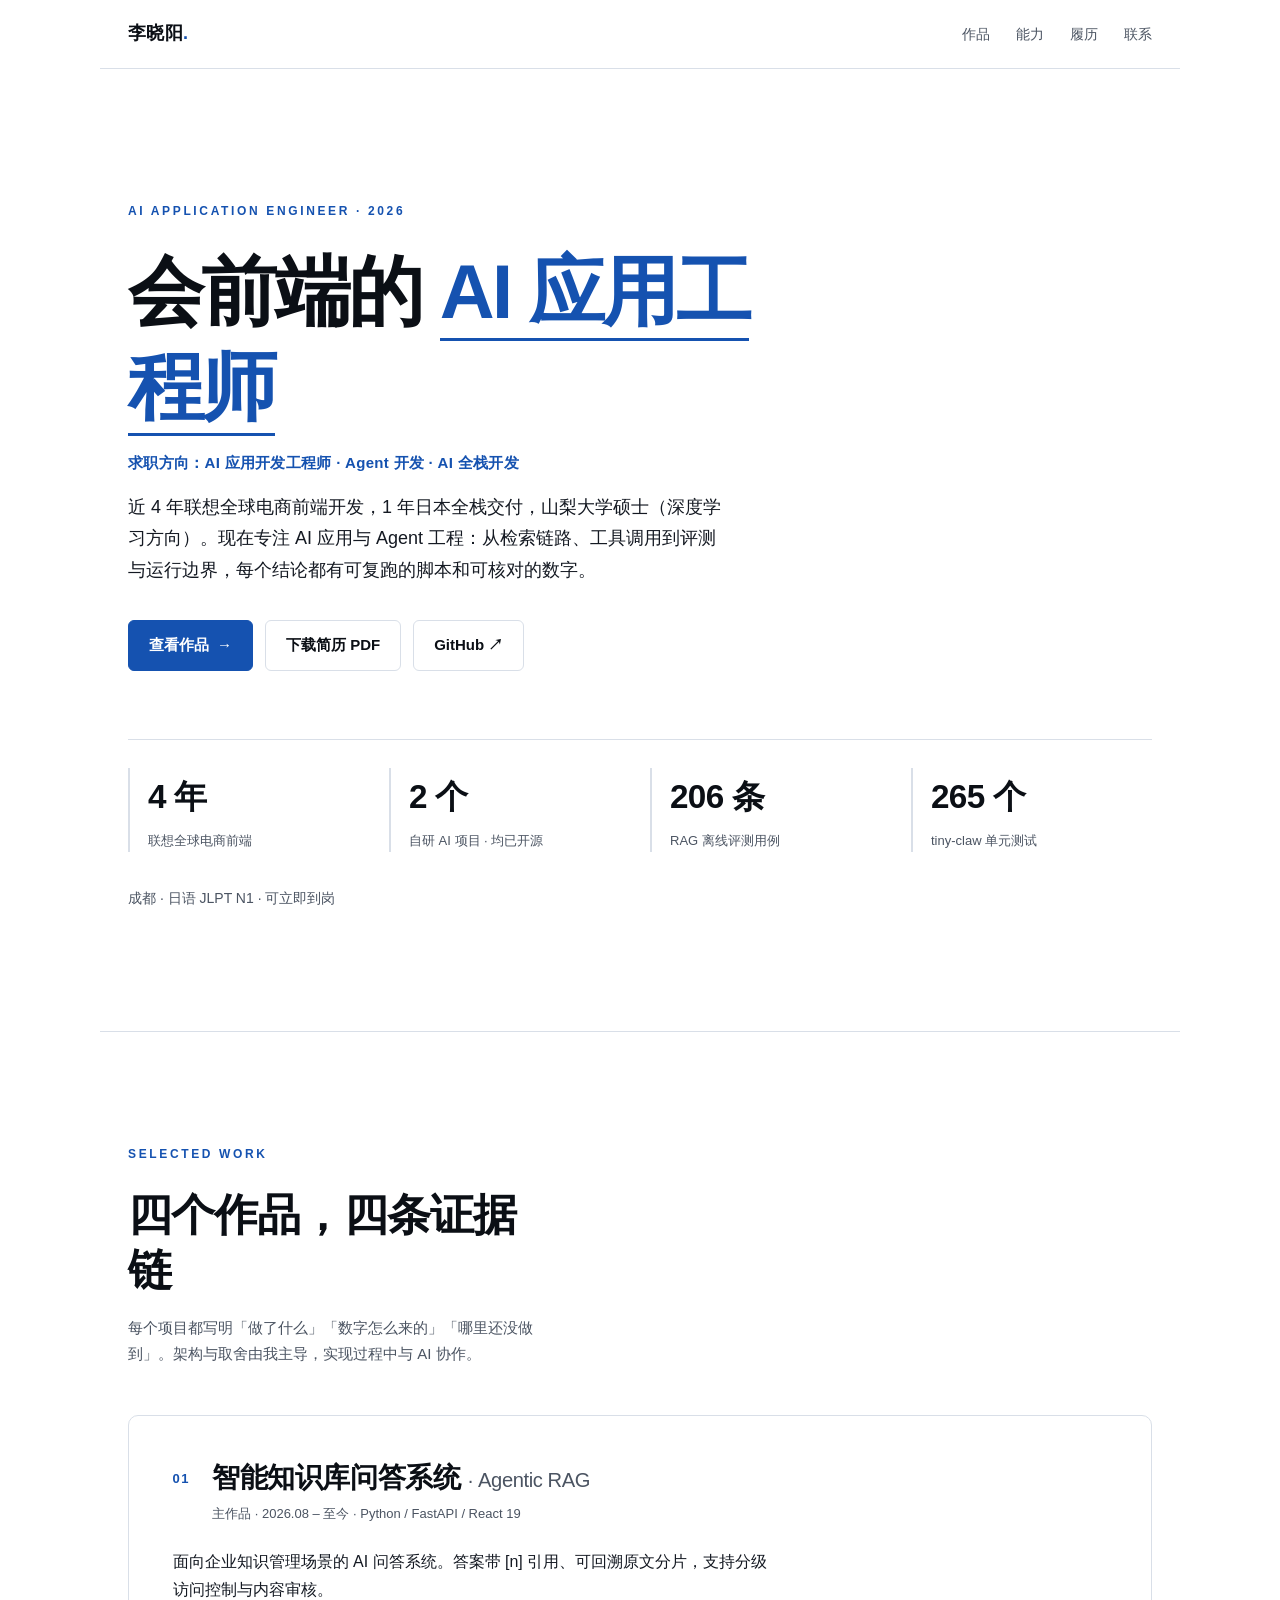
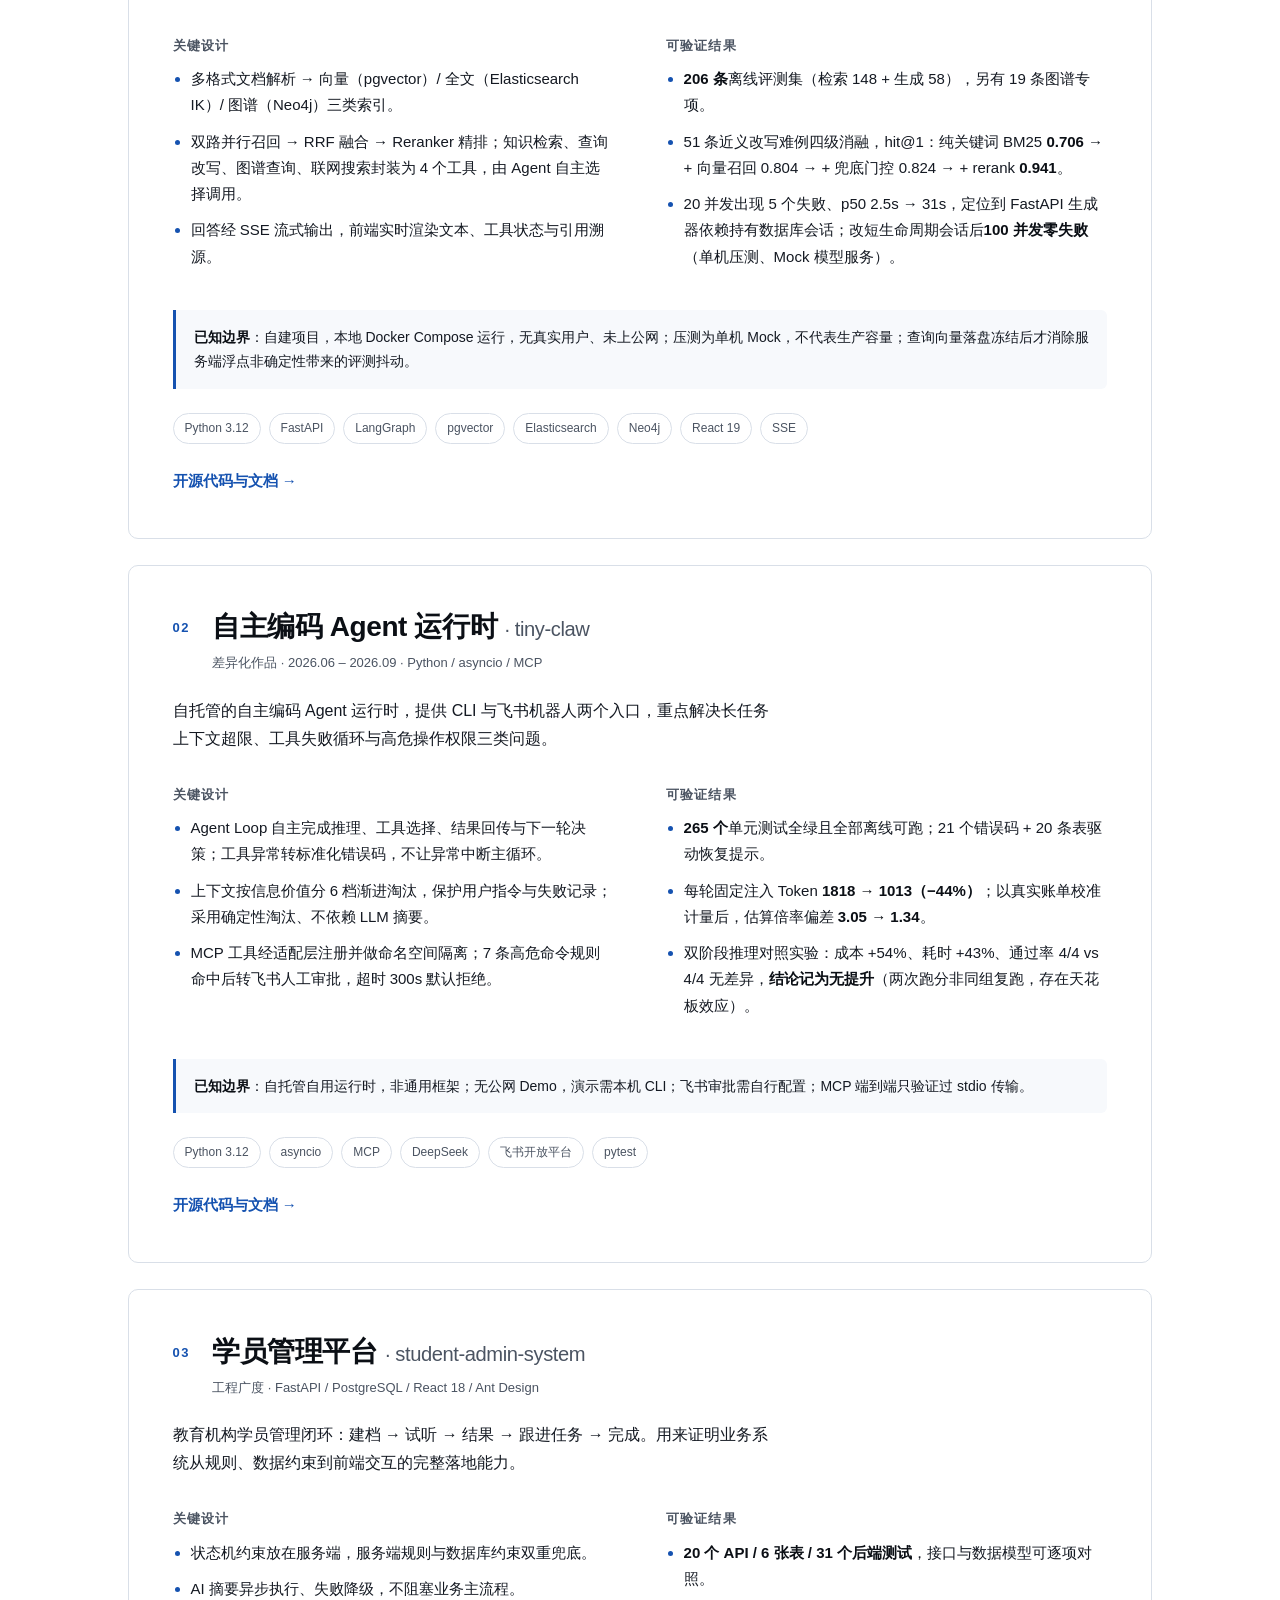
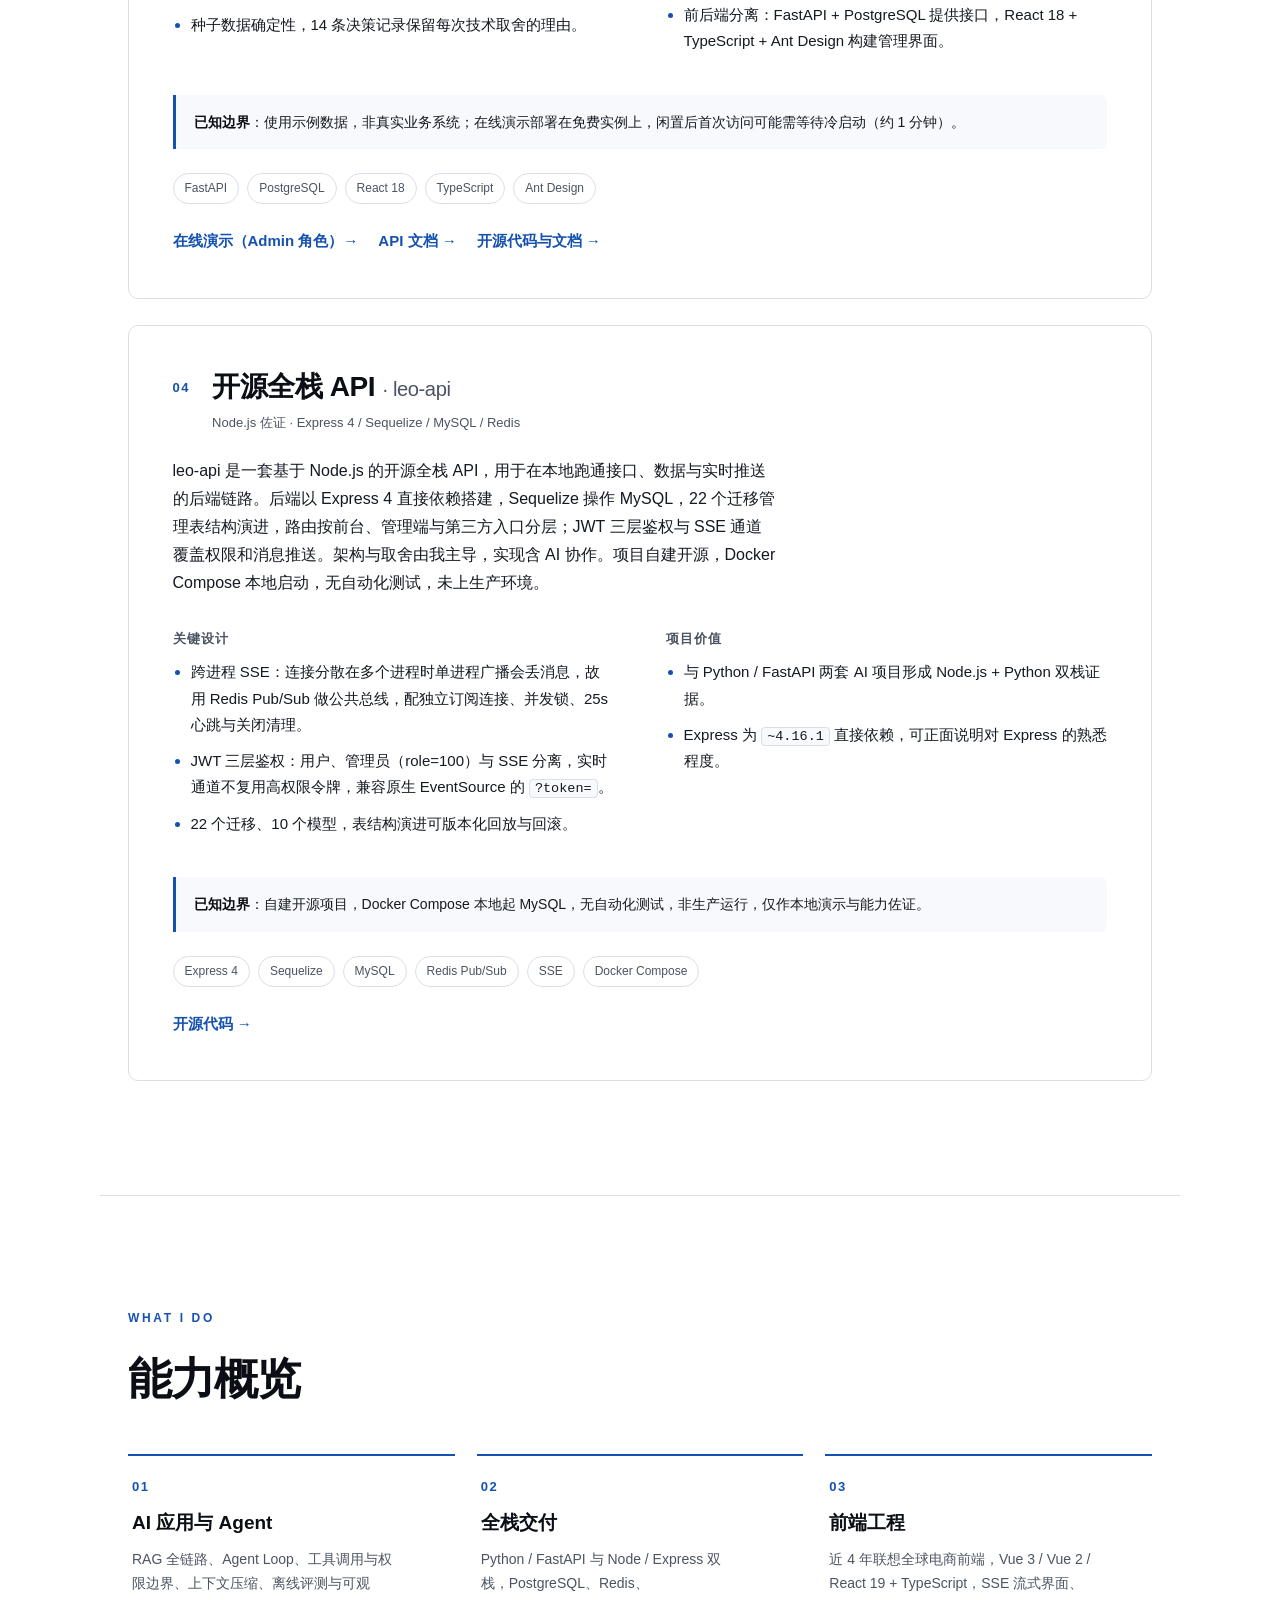
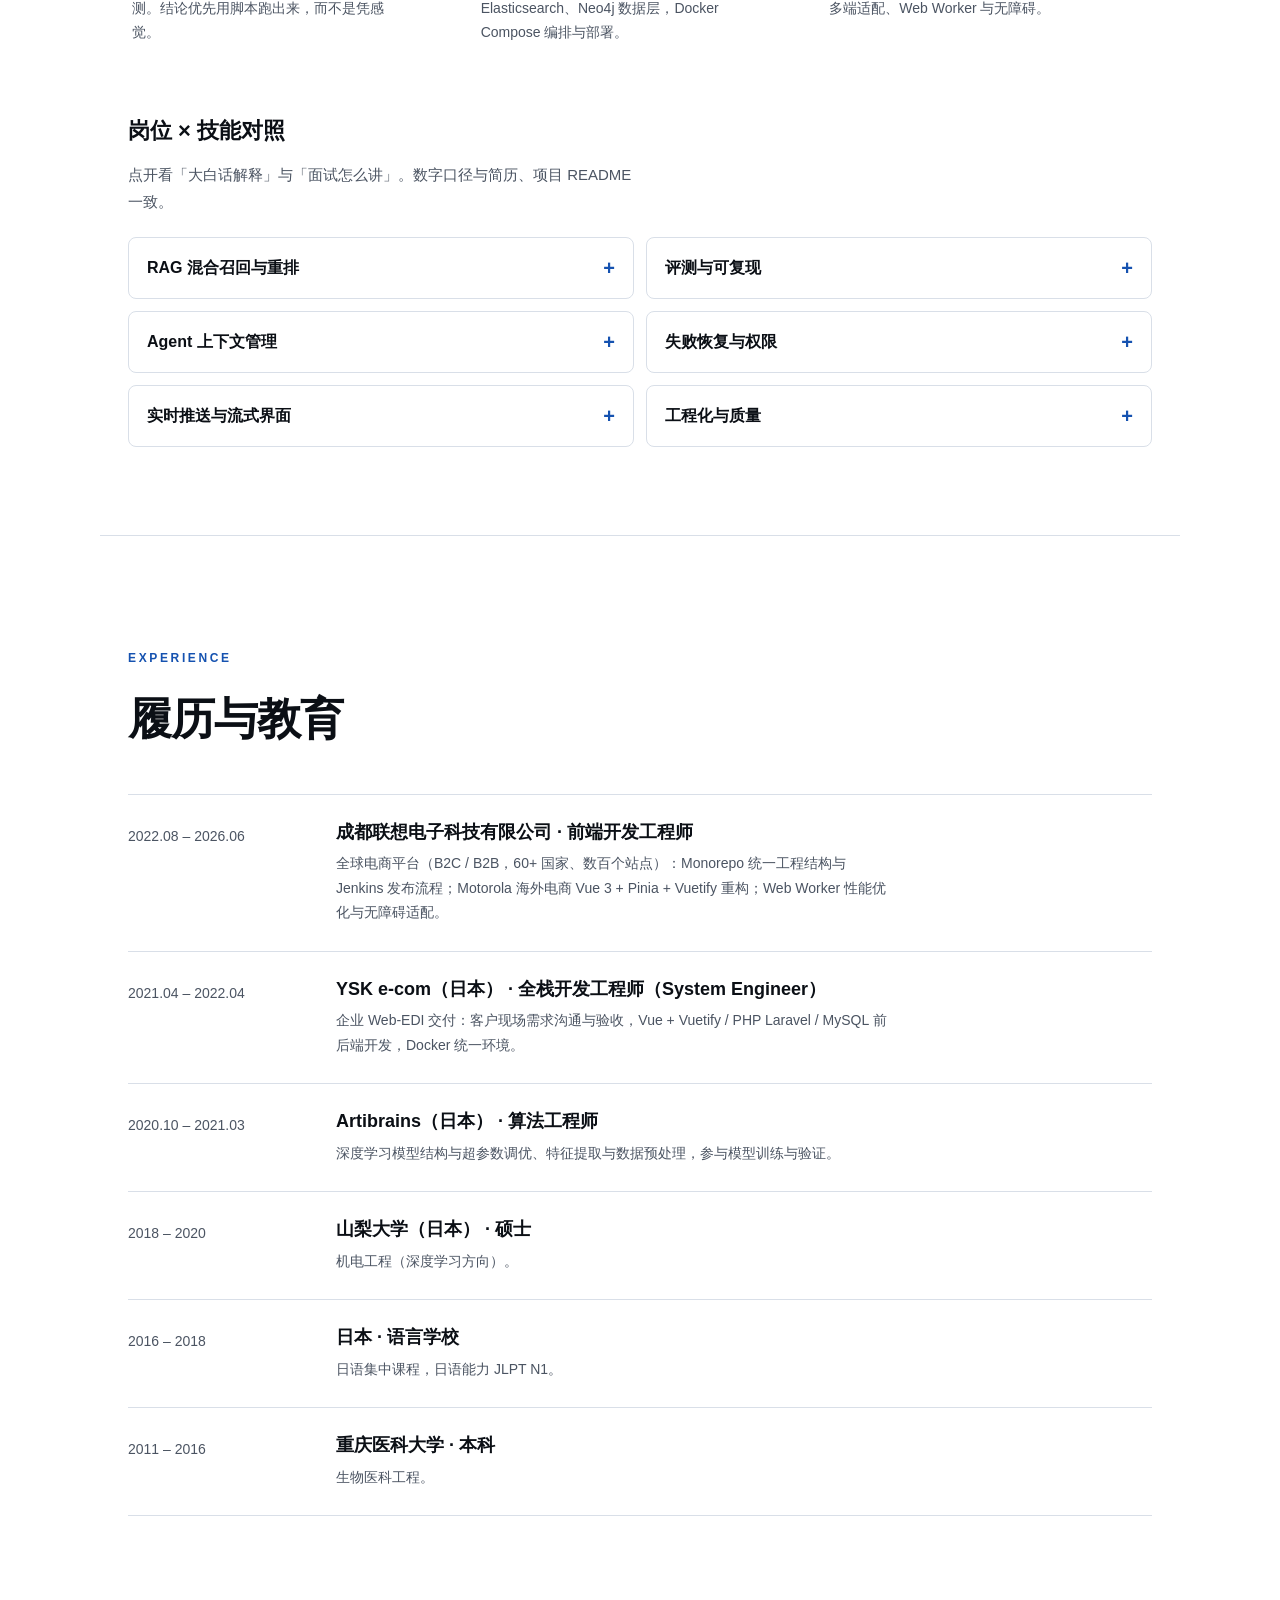
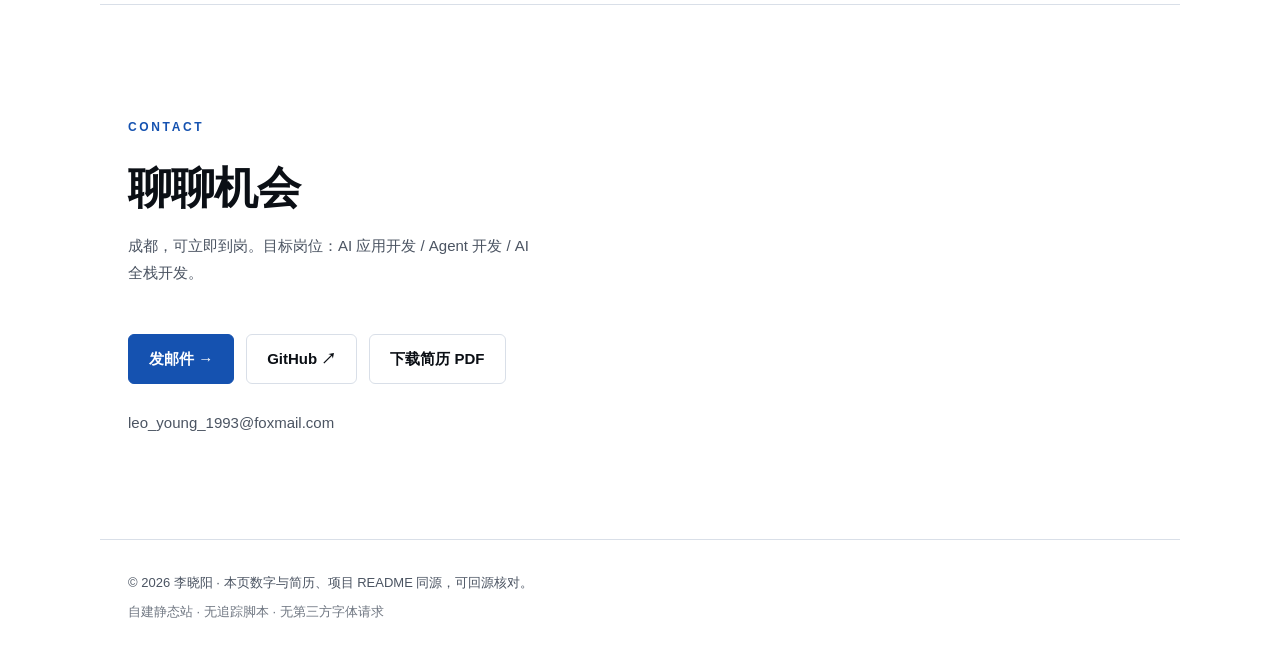
==== commit cd974fa6: "fix(portfolio): 补履历语言学校节点、压缩简历 PDF 并补写 README - 履历补 2016–2018 日本语言学校，本科拆为独立节点   此前 2016–2018 两年在时间轴上" ====
--- a/public/index.html
+++ b/public/index.html
@@ -56,12 +56,12 @@
     <p class="hero-copy">近 4 年联想全球电商前端开发，1 年日本全栈交付，山梨大学硕士（深度学习方向）。现在专注 AI 应用与 Agent 工程：从检索链路、工具调用到评测与运行边界，每个结论都有可复跑的脚本和可核对的数字。</p>
     <div class="hero-actions">
       <a class="btn btn-primary" href="#work">查看作品 <span aria-hidden="true">→</span></a>
-      <a class="btn" href="resume.pdf" download>下载简历 PDF</a>
+      <a class="btn" href="Li-Xiaoyang-AI-Engineer-Resume.pdf" download>下载简历 PDF</a>
       <a class="btn" href="https://github.com/zuishuailxy" target="_blank" rel="noopener noreferrer">GitHub ↗</a>
     </div>
     <dl class="stats">
       <div><dt>4 年</dt><dd>联想全球电商前端</dd></div>
-      <div><dt>2 个</dt><dd>开源 AI 项目</dd></div>
+      <div><dt>2 个</dt><dd>自研 AI 项目 · 均已开源</dd></div>
       <div><dt>206 条</dt><dd>RAG 离线评测用例</dd></div>
       <div><dt>265 个</dt><dd>tiny-claw 单元测试</dd></div>
     </dl>
@@ -320,7 +320,21 @@
         <span class="when">2018 – 2020</span>
         <div>
           <h3>山梨大学（日本） · 硕士</h3>
-          <p>机电工程（深度学习方向）。2011 – 2016 重庆医科大学本科 · 生物医科工程；日语 JLPT N1。</p>
+          <p>机电工程（深度学习方向）。</p>
+        </div>
+      </li>
+      <li>
+        <span class="when">2016 – 2018</span>
+        <div>
+          <h3>日本 · 语言学校</h3>
+          <p>日语集中课程，日语能力 JLPT N1。</p>
+        </div>
+      </li>
+      <li>
+        <span class="when">2011 – 2016</span>
+        <div>
+          <h3>重庆医科大学 · 本科</h3>
+          <p>生物医科工程。</p>
         </div>
       </li>
     </ol>
@@ -336,7 +350,7 @@
     <div class="contact-links">
       <a class="btn btn-primary" href="mailto:leo_young_1993@foxmail.com?subject=%E6%B1%82%E8%81%8C%E4%BA%A4%E6%B5%81%20%E2%80%94%20AI%20%E5%BA%94%E7%94%A8%E5%BC%80%E5%8F%91">发邮件 →</a>
       <a class="btn" href="https://github.com/zuishuailxy" target="_blank" rel="noopener noreferrer">GitHub ↗</a>
-      <a class="btn" href="resume.pdf" download>下载简历 PDF</a>
+      <a class="btn" href="Li-Xiaoyang-AI-Engineer-Resume.pdf" download>下载简历 PDF</a>
     </div>
     <p class="contact-mail">leo_young_1993@foxmail.com</p>
   </section>
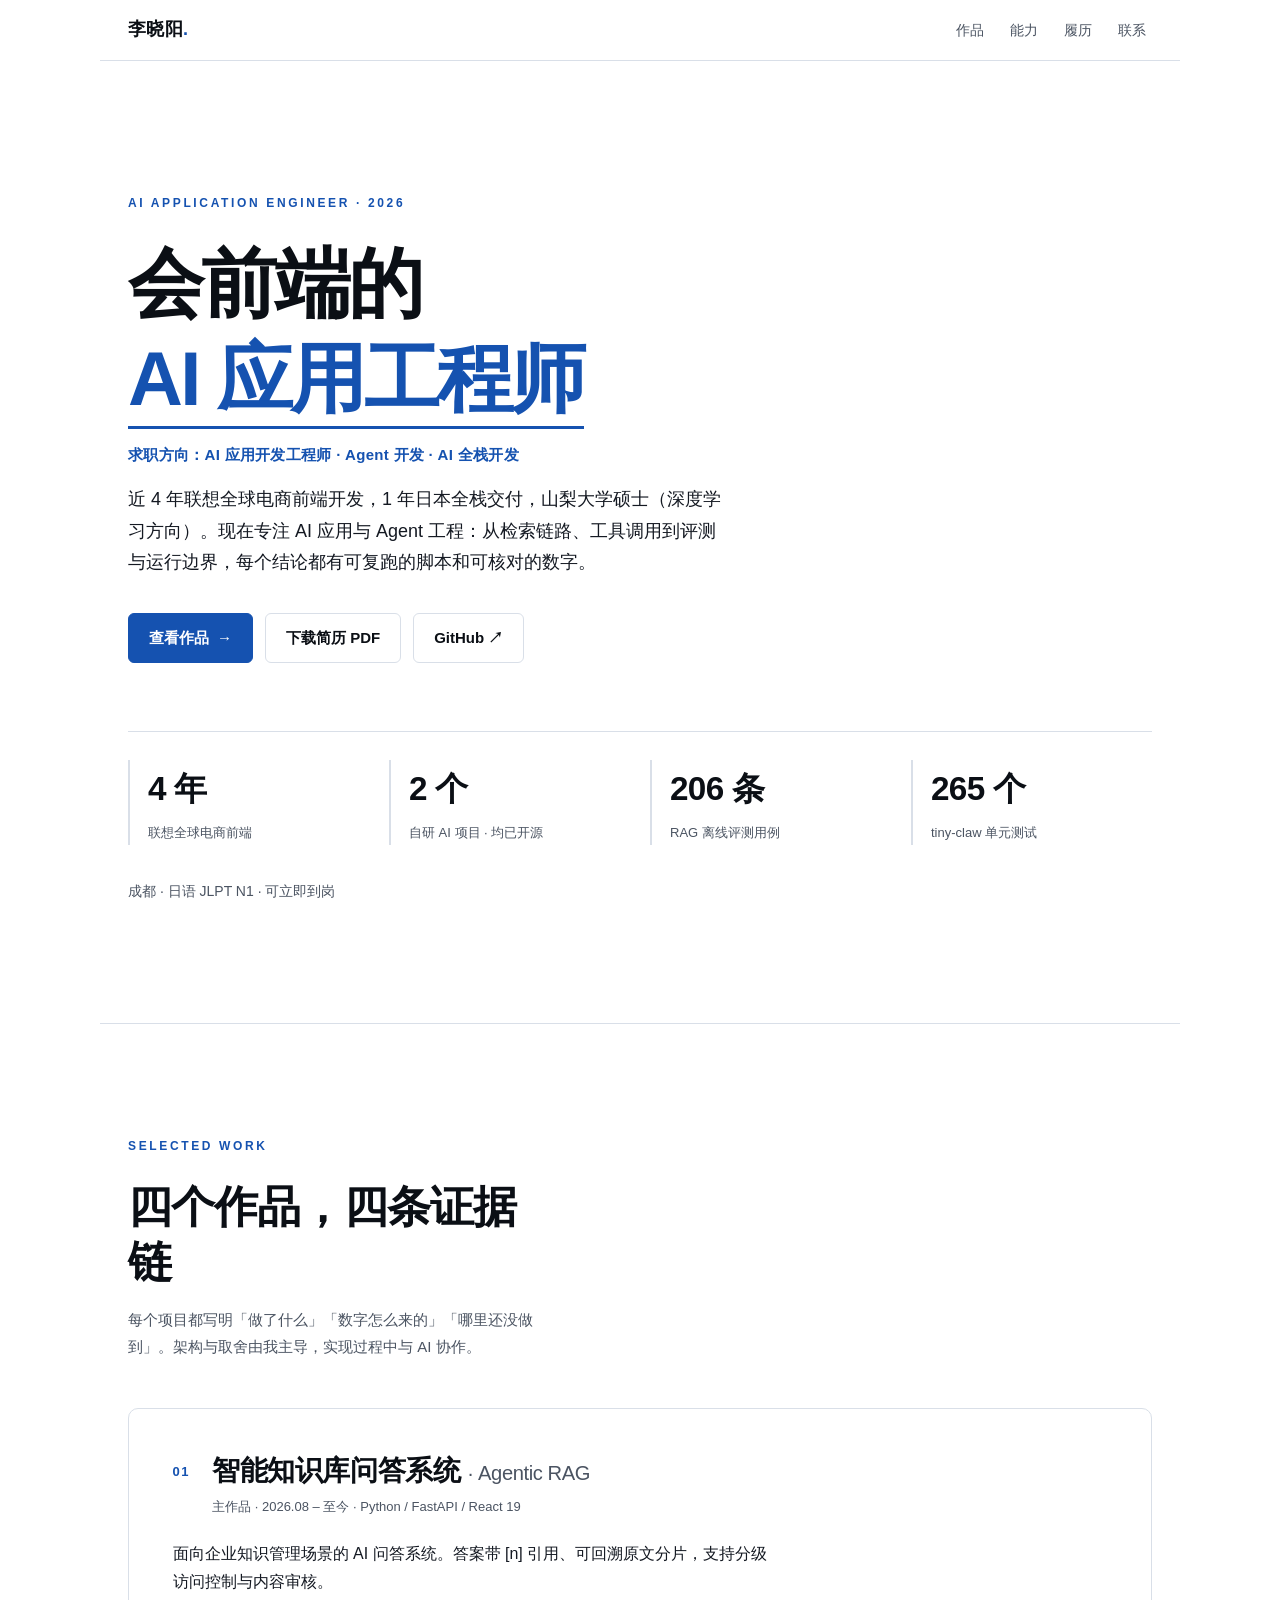
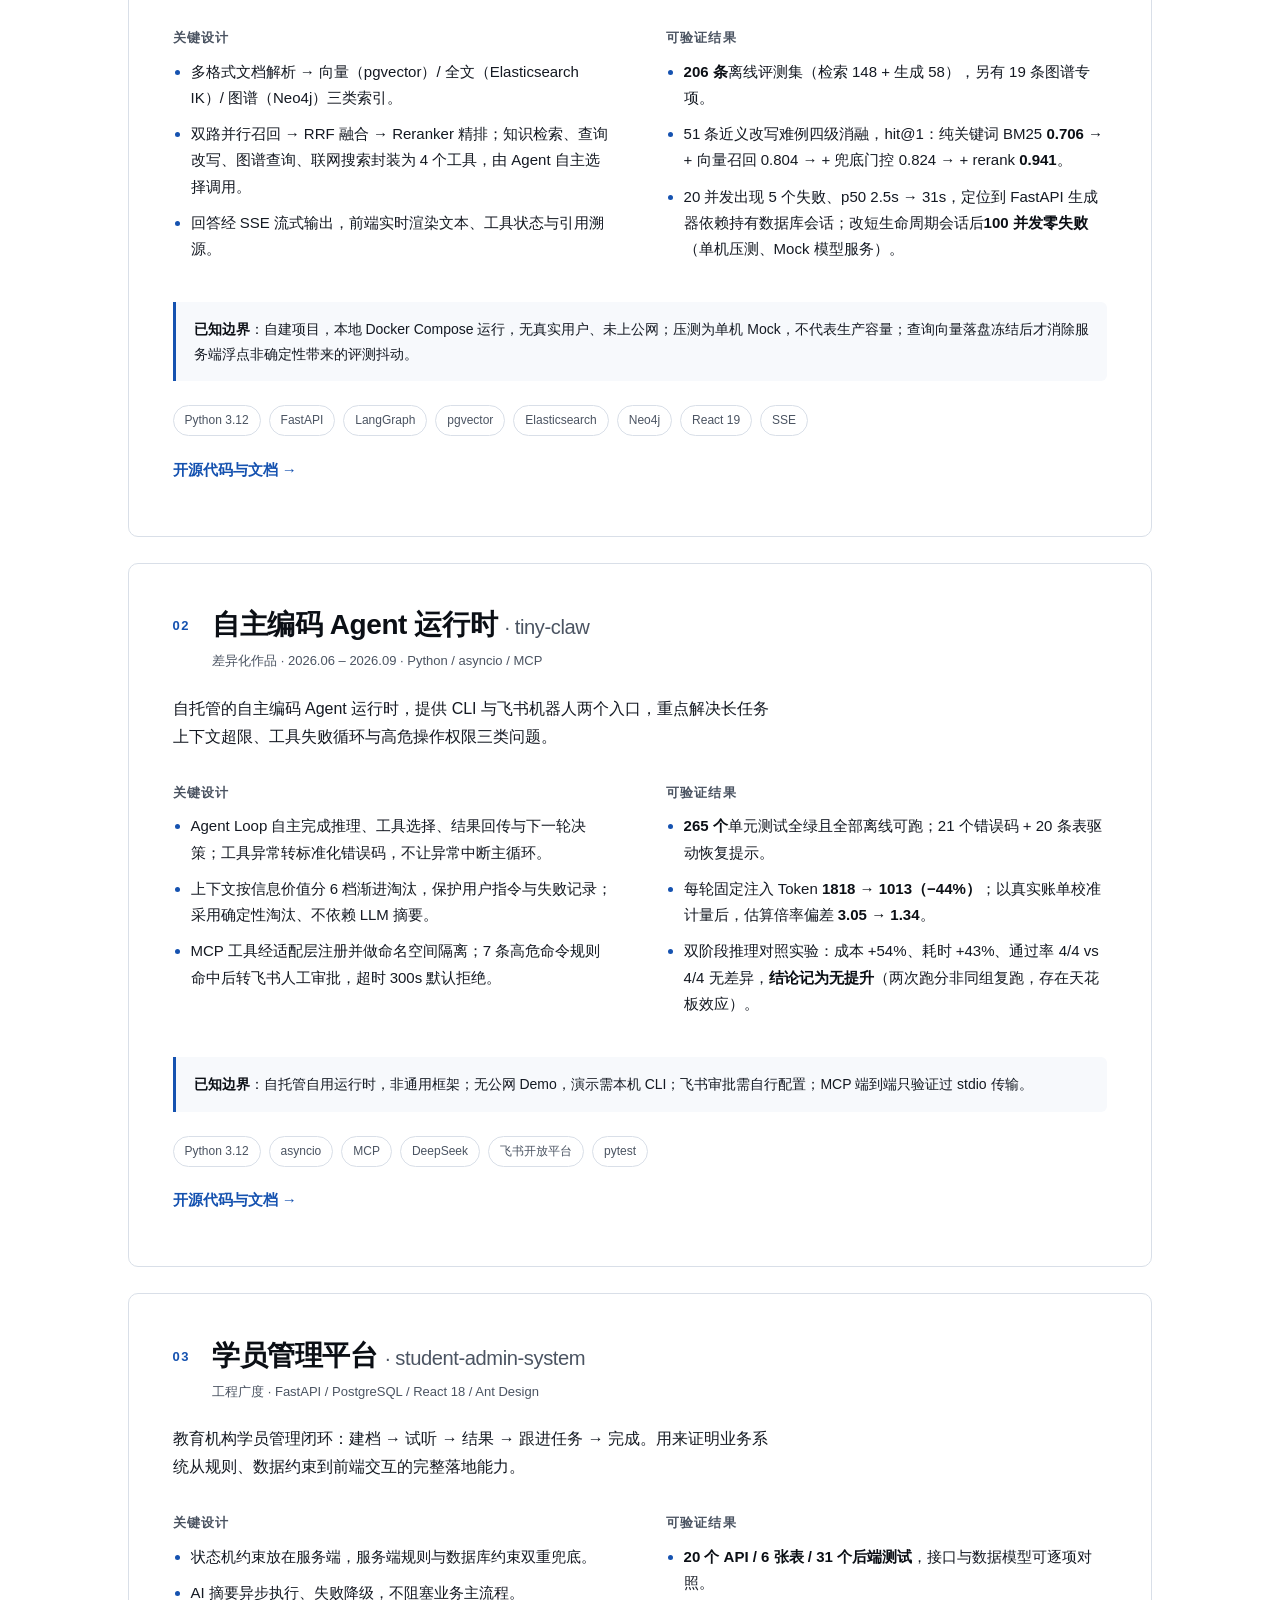
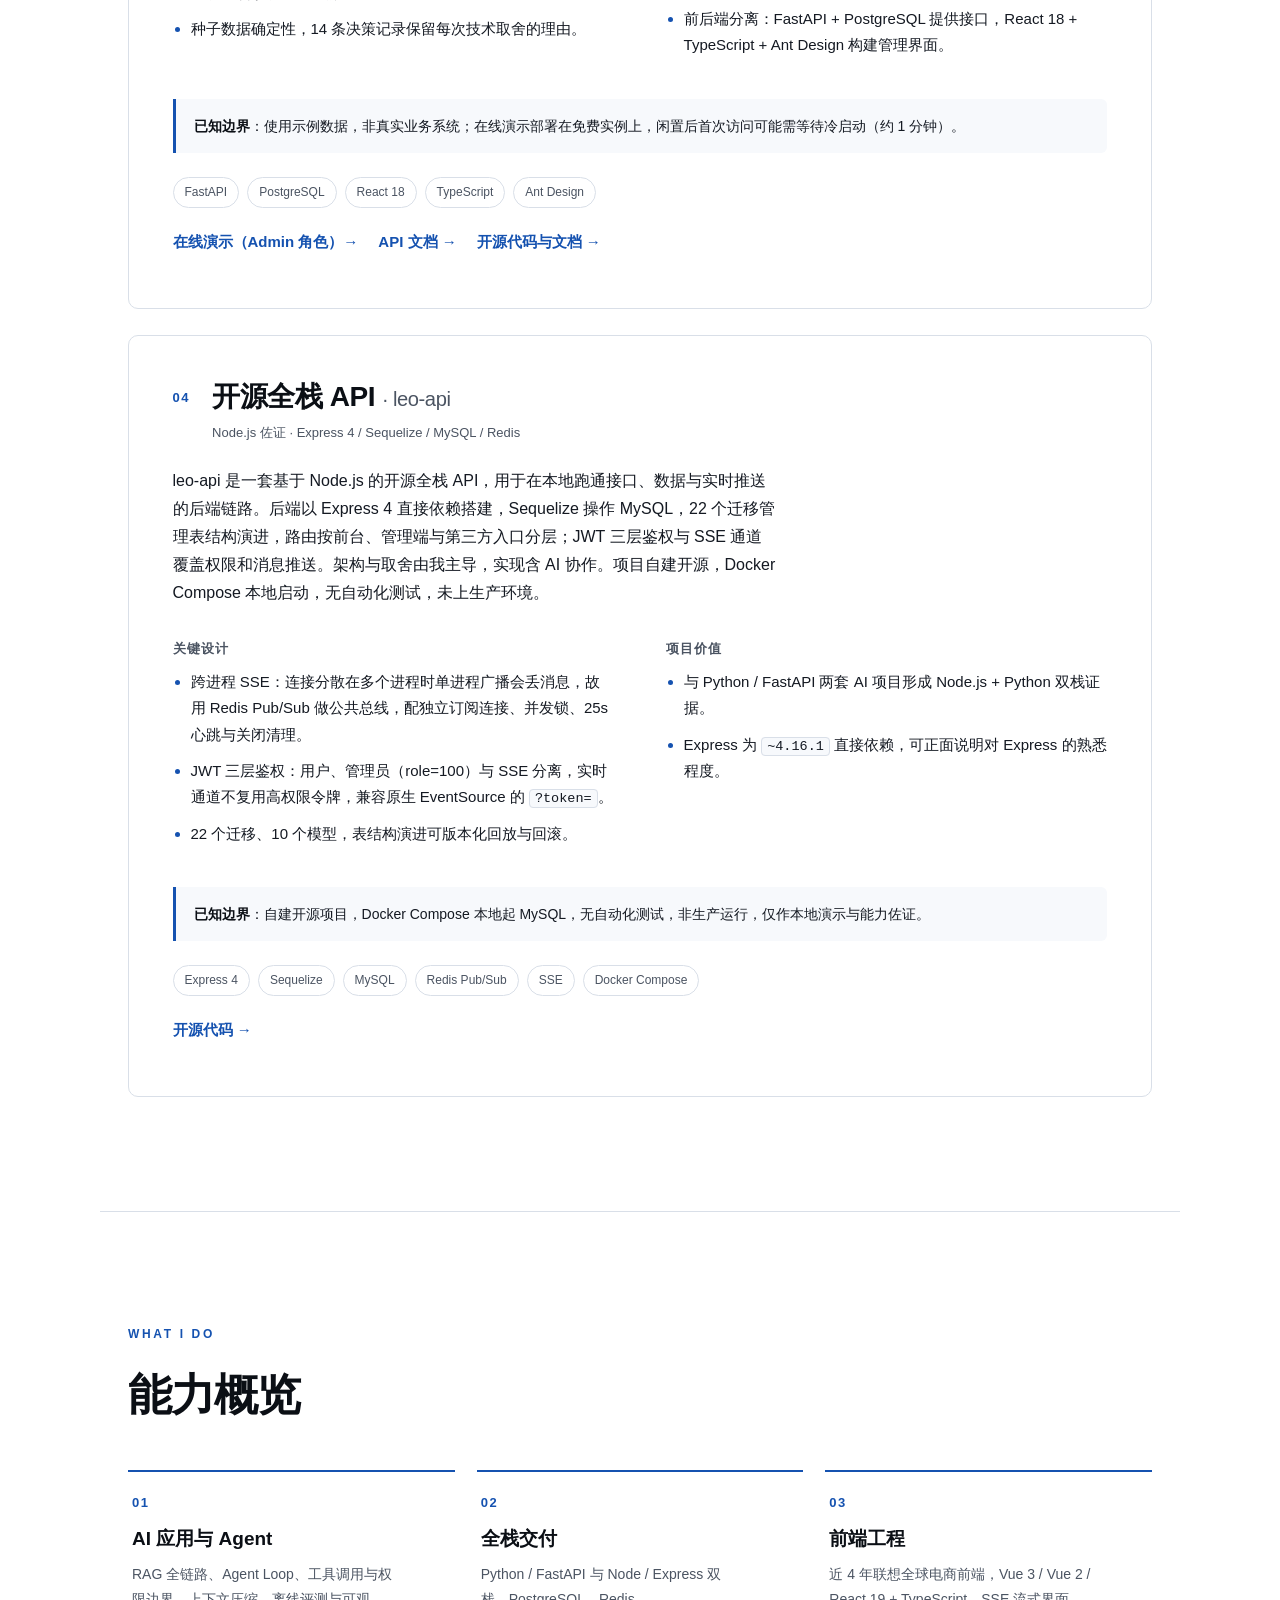
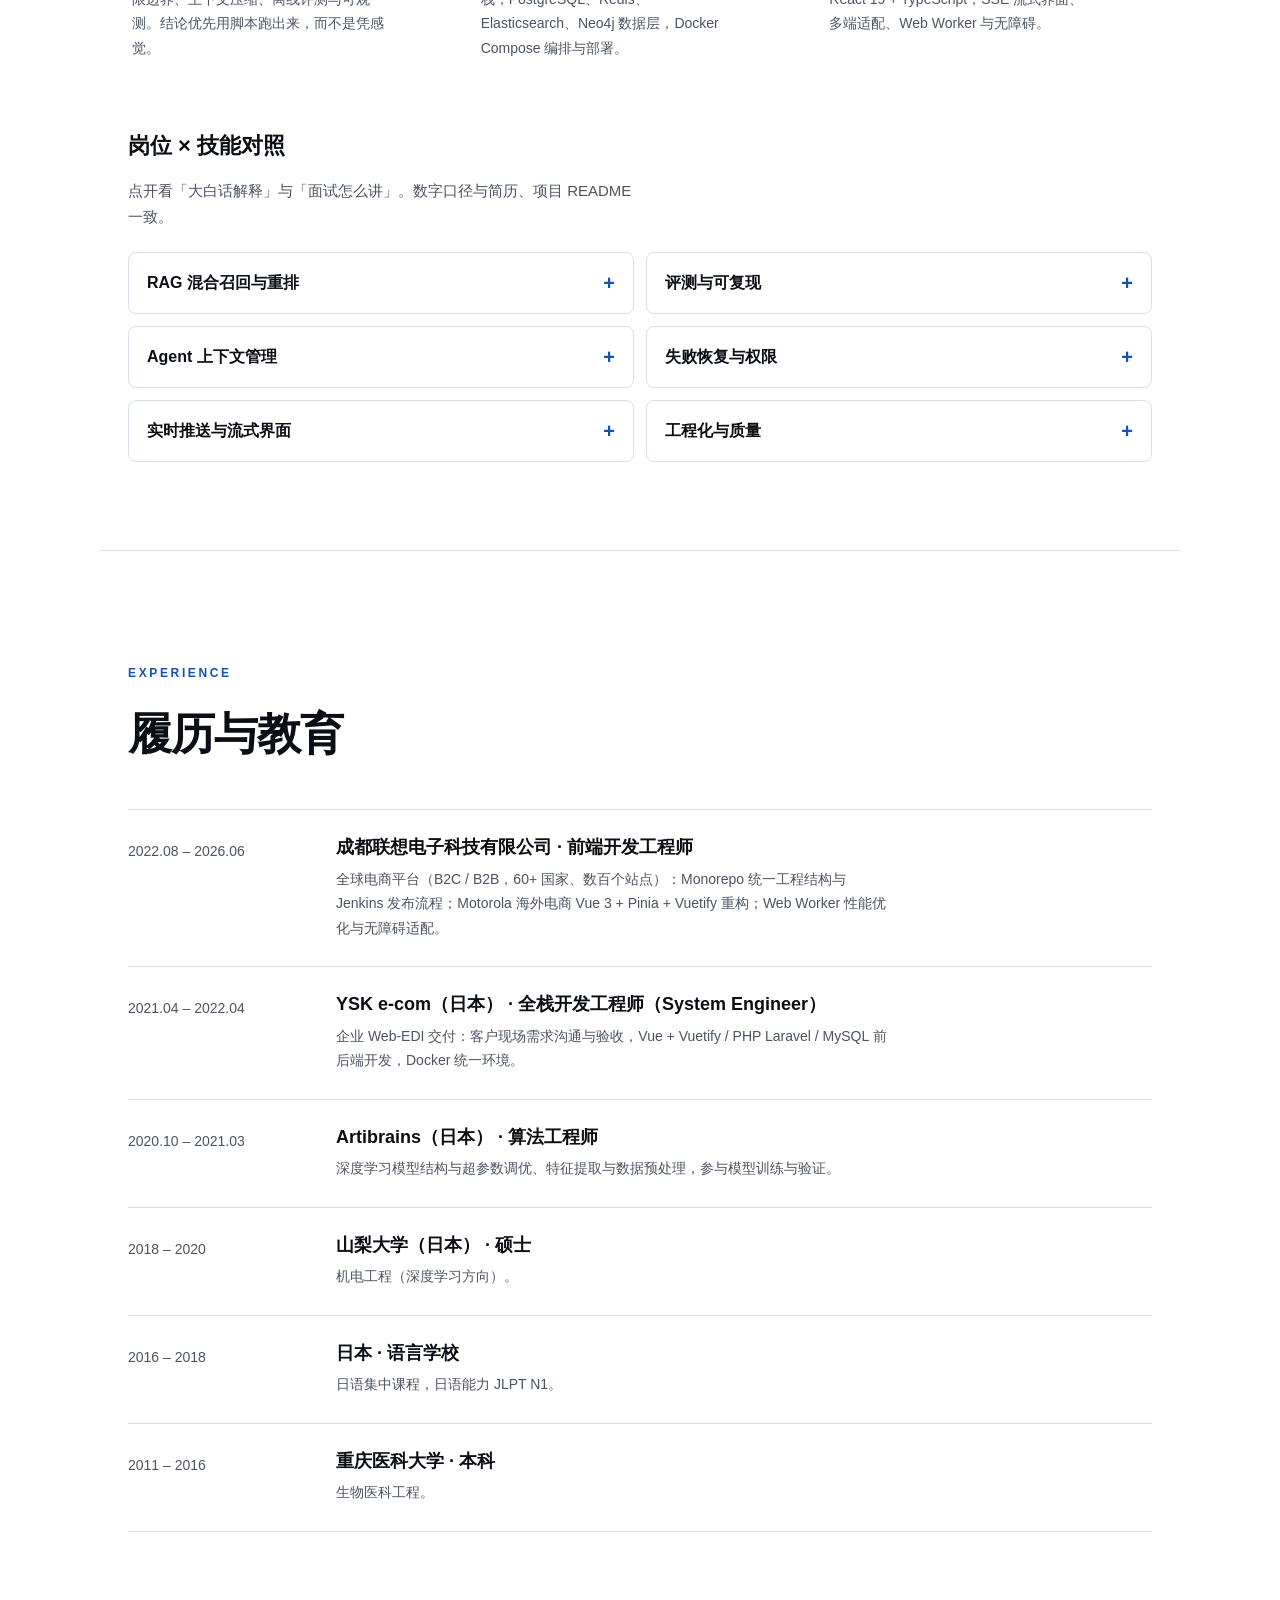
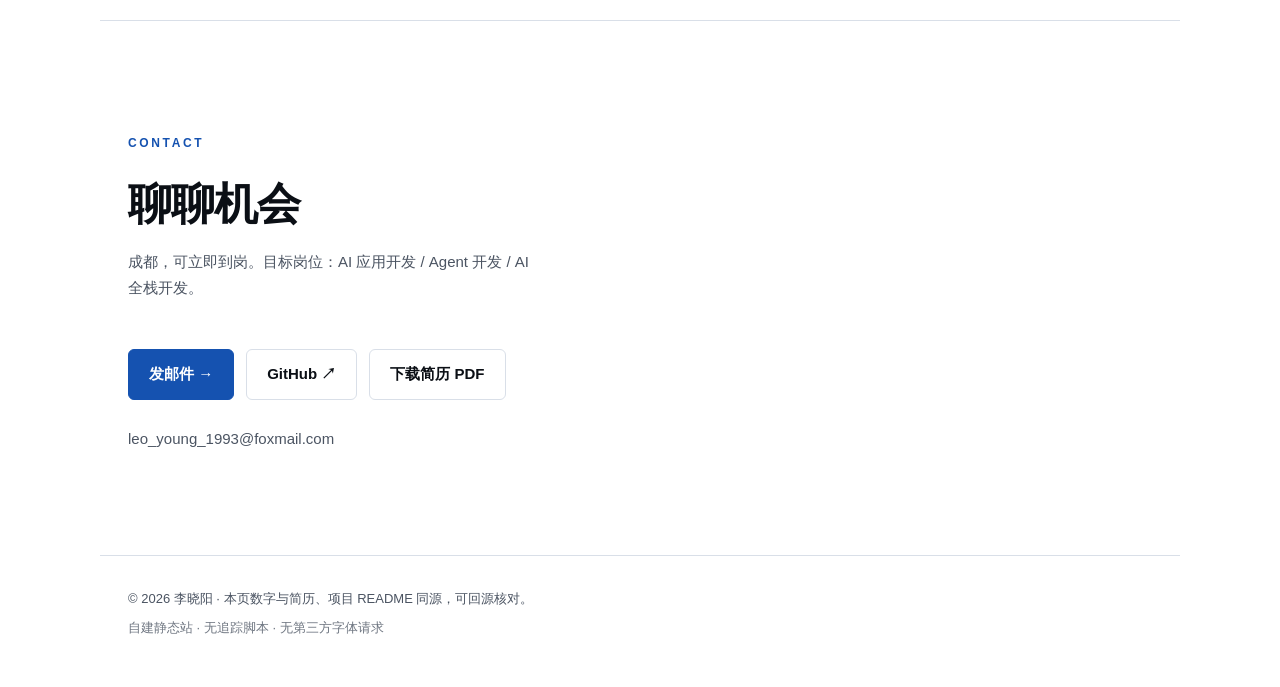
==== commit e80bab2b: "fix(portfolio): 修正移动端触控目标、媒体槽兜底与静态站配置 - 导航、品牌与项目链接的点击区补到 44px（原 23px），窄屏不再难点中 - .media-slot:empty 隐藏" ====
--- a/public/index.html
+++ b/public/index.html
@@ -363,5 +363,27 @@
 </footer>
 
 <script src="app.js"></script>
+<script type="application/ld+json">
+{
+  "@context": "https://schema.org",
+  "@type": "Person",
+  "name": "李晓阳",
+  "jobTitle": "AI 应用开发工程师",
+  "url": "https://li-xiaoyang-portfolio.onrender.com/",
+  "email": "mailto:leo_young_1993@foxmail.com",
+  "sameAs": ["https://github.com/zuishuailxy"],
+  "address": { "@type": "PostalAddress", "addressLocality": "成都", "addressCountry": "CN" },
+  "alumniOf": [
+    { "@type": "CollegeOrUniversity", "name": "山梨大学" },
+    { "@type": "CollegeOrUniversity", "name": "重庆医科大学" }
+  ],
+  "knowsLanguage": ["zh-CN", "ja", "en"],
+  "knowsAbout": [
+    "Agentic RAG", "Agent Loop", "Tool Calling", "MCP",
+    "FastAPI", "Python", "React", "TypeScript",
+    "pgvector", "Elasticsearch", "Neo4j", "Redis", "PostgreSQL"
+  ]
+}
+</script>
 </body>
 </html>
--- a/public/styles.css
+++ b/public/styles.css
@@ -51,15 +51,22 @@
   display: flex; align-items: center; justify-content: space-between;
   gap: 24px;
   max-width: var(--max); margin: 0 auto;
-  padding: 18px 28px;
+  padding: 8px 28px;
   background: rgba(255,255,255,.92);
   backdrop-filter: blur(10px);
   border-bottom: 1px solid var(--line);
 }
-.brand { font-size: 18px; font-weight: 700; color: var(--ink); letter-spacing: .02em; }
+.brand {
+  display: inline-flex; align-items: center; min-height: 44px;
+  font-size: 18px; font-weight: 700; color: var(--ink); letter-spacing: .02em;
+}
 .brand-dot { color: var(--accent); }
-.nav nav { display: flex; gap: 26px; font-size: 14px; }
-.nav nav a { color: var(--muted); }
+.nav nav { display: flex; gap: 14px; font-size: 14px; }
+.nav nav a {
+  display: inline-flex; align-items: center;
+  min-height: 44px; padding: 0 6px;   /* 触控目标 ≥ 44px */
+  color: var(--muted);
+}
 .nav nav a:hover { color: var(--accent); }
 
 /* ===== 通用区块 ===== */
@@ -87,6 +94,7 @@
   color: var(--accent);
   border-bottom: 3px solid var(--accent);
   padding-bottom: .06em;
+  white-space: nowrap;   /* 窄屏不要把「工程师」拆到两行 */
 }
 .role-line {
   margin: 16px 0 0;
@@ -176,10 +184,12 @@
   border: 1px solid var(--line); border-radius: 999px;
   padding: 4px 11px;
 }
-.project-links { display: flex; flex-wrap: wrap; gap: 20px; margin: 24px 0 0; font-size: 15px; font-weight: 600; }
-
-/* ===== 媒体挂载位（无素材时由 app.js 移除，不留空框） ===== */
+.project-links { display: flex; flex-wrap: wrap; gap: 8px 20px; margin: 12px 0 0; font-size: 15px; font-weight: 600; }
+.project-links a { display: inline-flex; align-items: center; min-height: 44px; }
+
+/* ===== 媒体挂载位（无素材时不留空框：JS 移除 + CSS 兜底） ===== */
 .media-slot { margin-top: 28px; }
+.media-slot:empty { display: none; }   /* JS 未执行 / 被拦时也不占位 */
 .media-figure { margin: 0; }
 .media-figure img, .media-figure video, .media-figure iframe {
   display: block; width: 100%;
@@ -187,7 +197,7 @@
   background: var(--surface);
 }
 .media-figure video { max-height: 520px; }
-.media-figure iframe { aspect-ratio: 16 / 9; height: auto; min-height: 320px; border: 1px solid var(--line); }
+.media-figure iframe { aspect-ratio: 16 / 9; height: auto; max-height: 560px; }
 .media-figure figcaption { margin-top: 9px; font-size: 13px; color: var(--muted); }
 
 /* ===== 能力 ===== */
@@ -244,8 +254,9 @@
 
 /* ===== 响应式 ===== */
 @media (max-width: 840px) {
-  .nav { padding: 14px 20px; flex-wrap: wrap; gap: 10px; }
-  .nav nav { gap: 16px; font-size: 13px; }
+  .nav { padding: 8px 20px; flex-wrap: wrap; gap: 6px; }
+  .nav nav { gap: 8px; font-size: 13px; }
+  .nav nav a { min-height: 44px; padding: 0 4px; }
   .hero, .section { padding-left: 20px; padding-right: 20px; }
   .footer { padding-left: 20px; padding-right: 20px; }
   .stats { grid-template-columns: repeat(2, 1fr); row-gap: 24px; }
@@ -256,7 +267,7 @@
 }
 @media (max-width: 480px) {
   .stats { grid-template-columns: 1fr 1fr; }
-  .btn { padding: 10px 14px; font-size: 14px; }
+  .btn { padding: 12px 14px; font-size: 14px; }
 }
 @media (prefers-reduced-motion: reduce) {
   html { scroll-behavior: auto; }
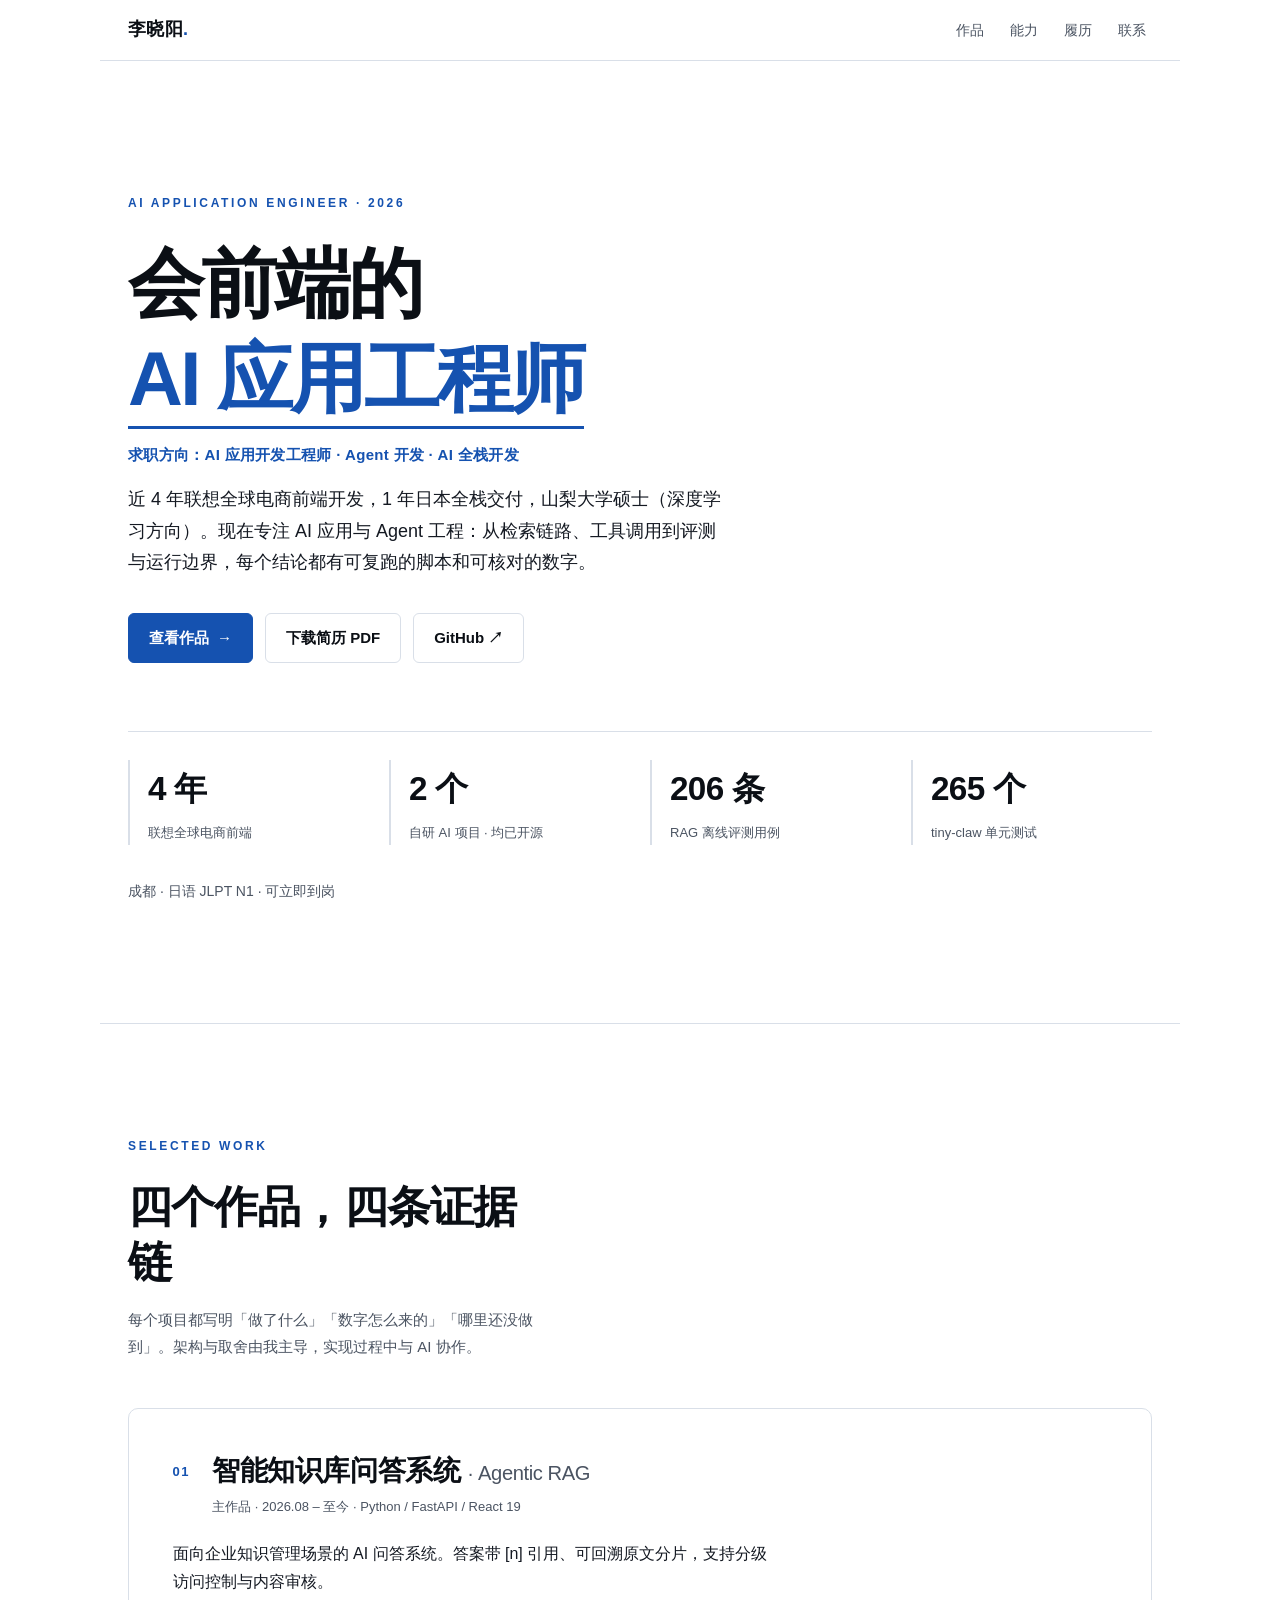
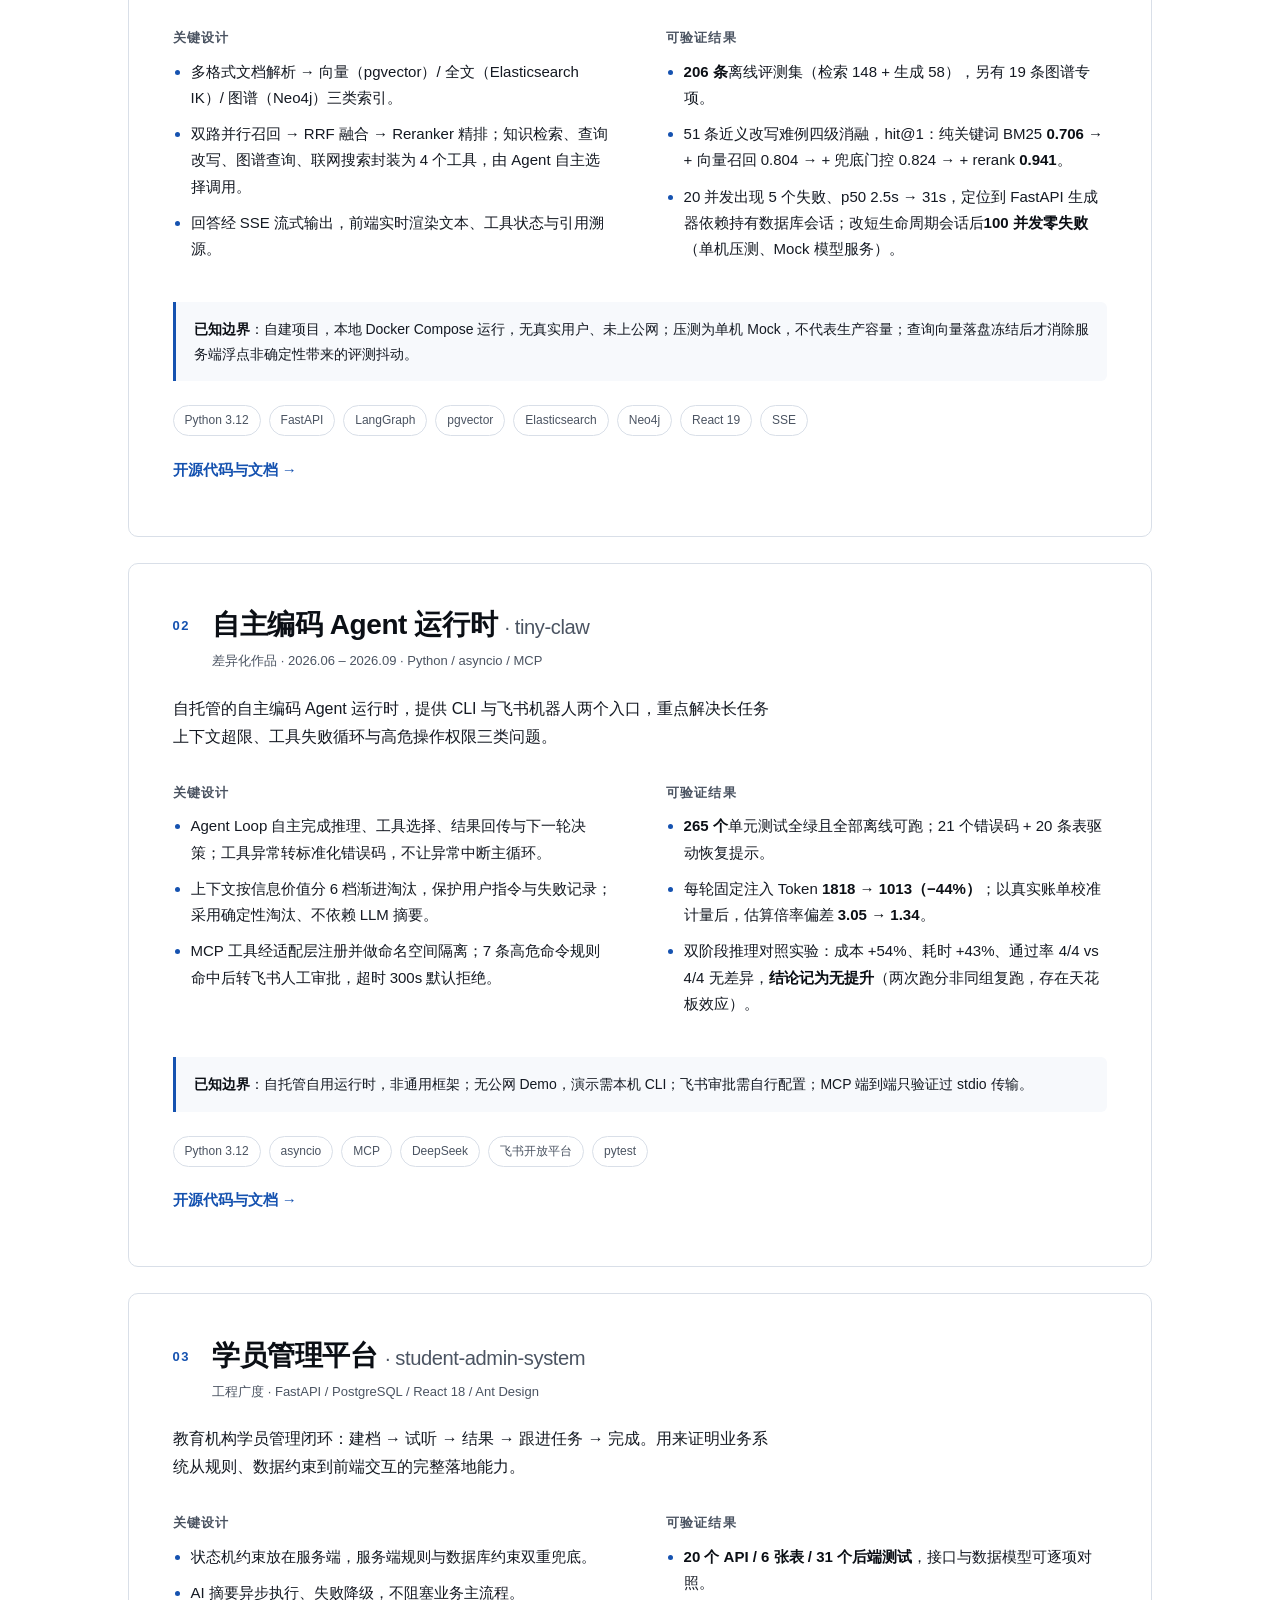
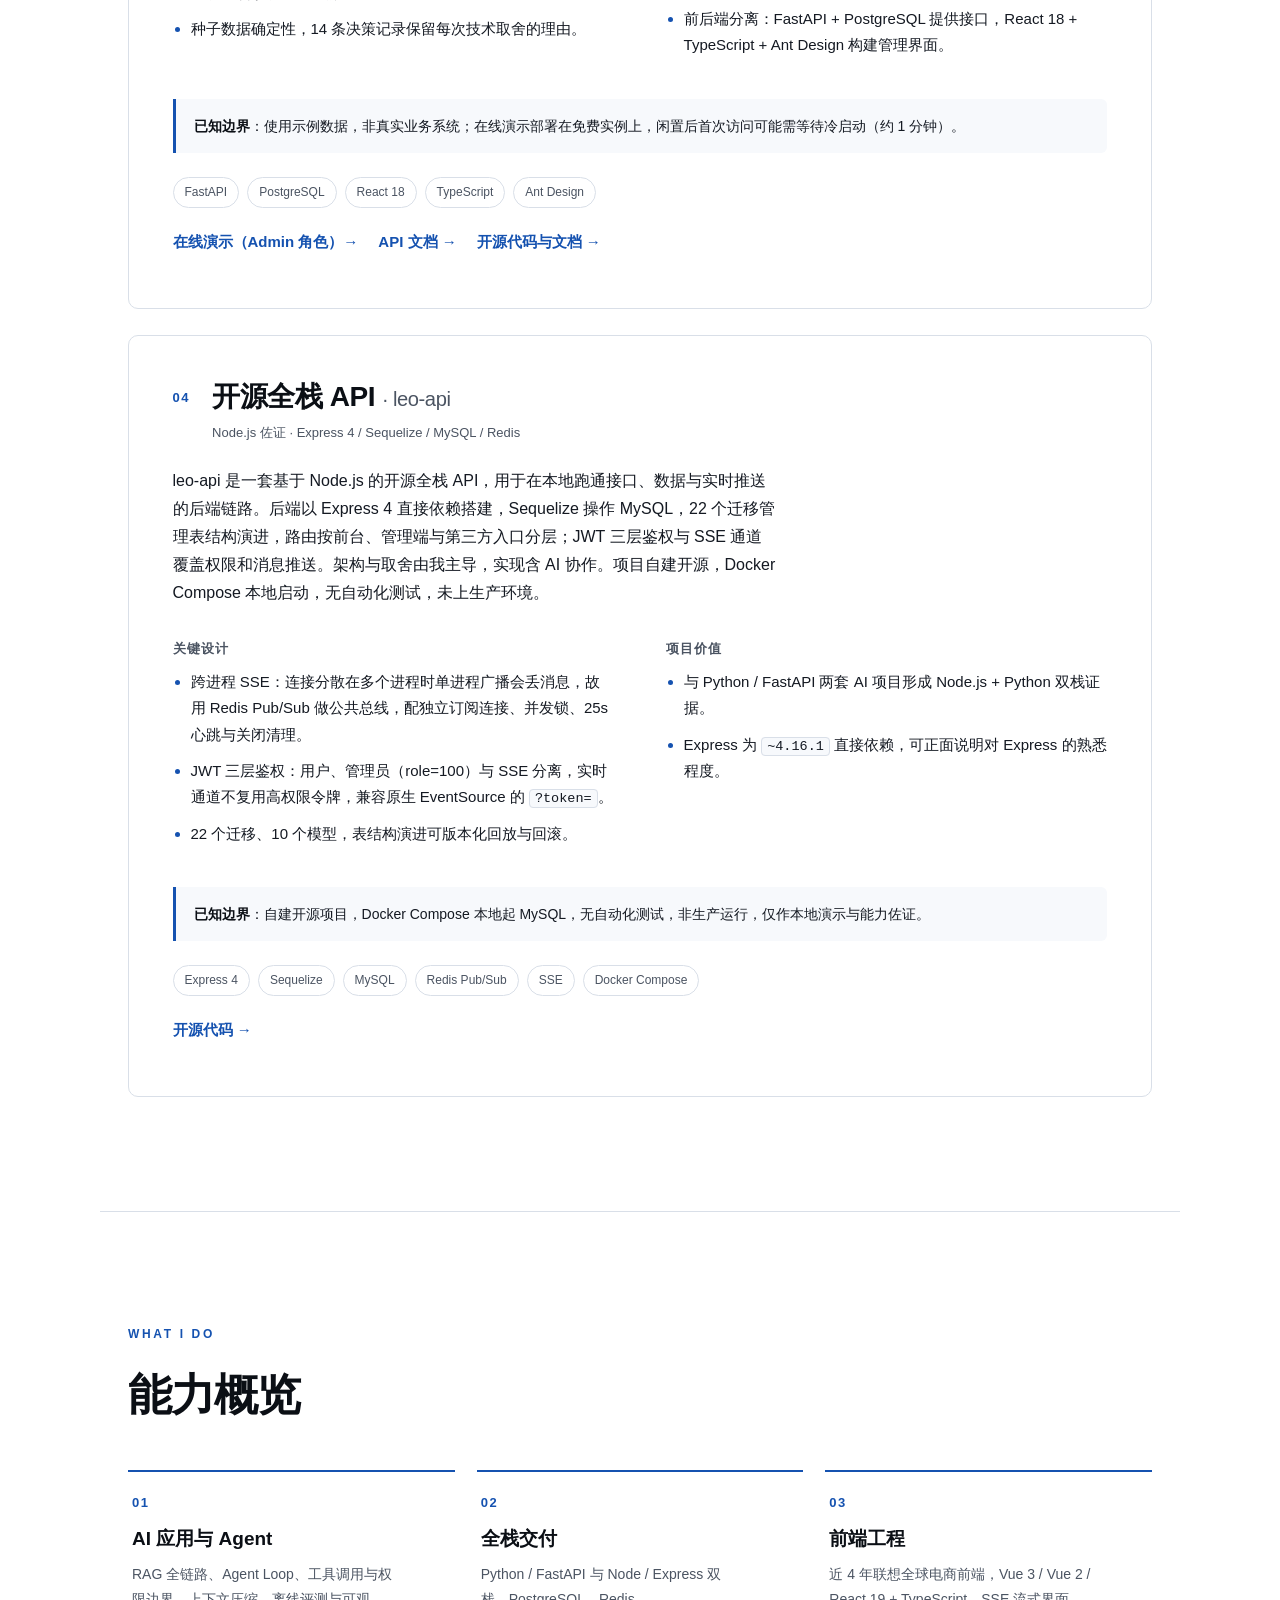
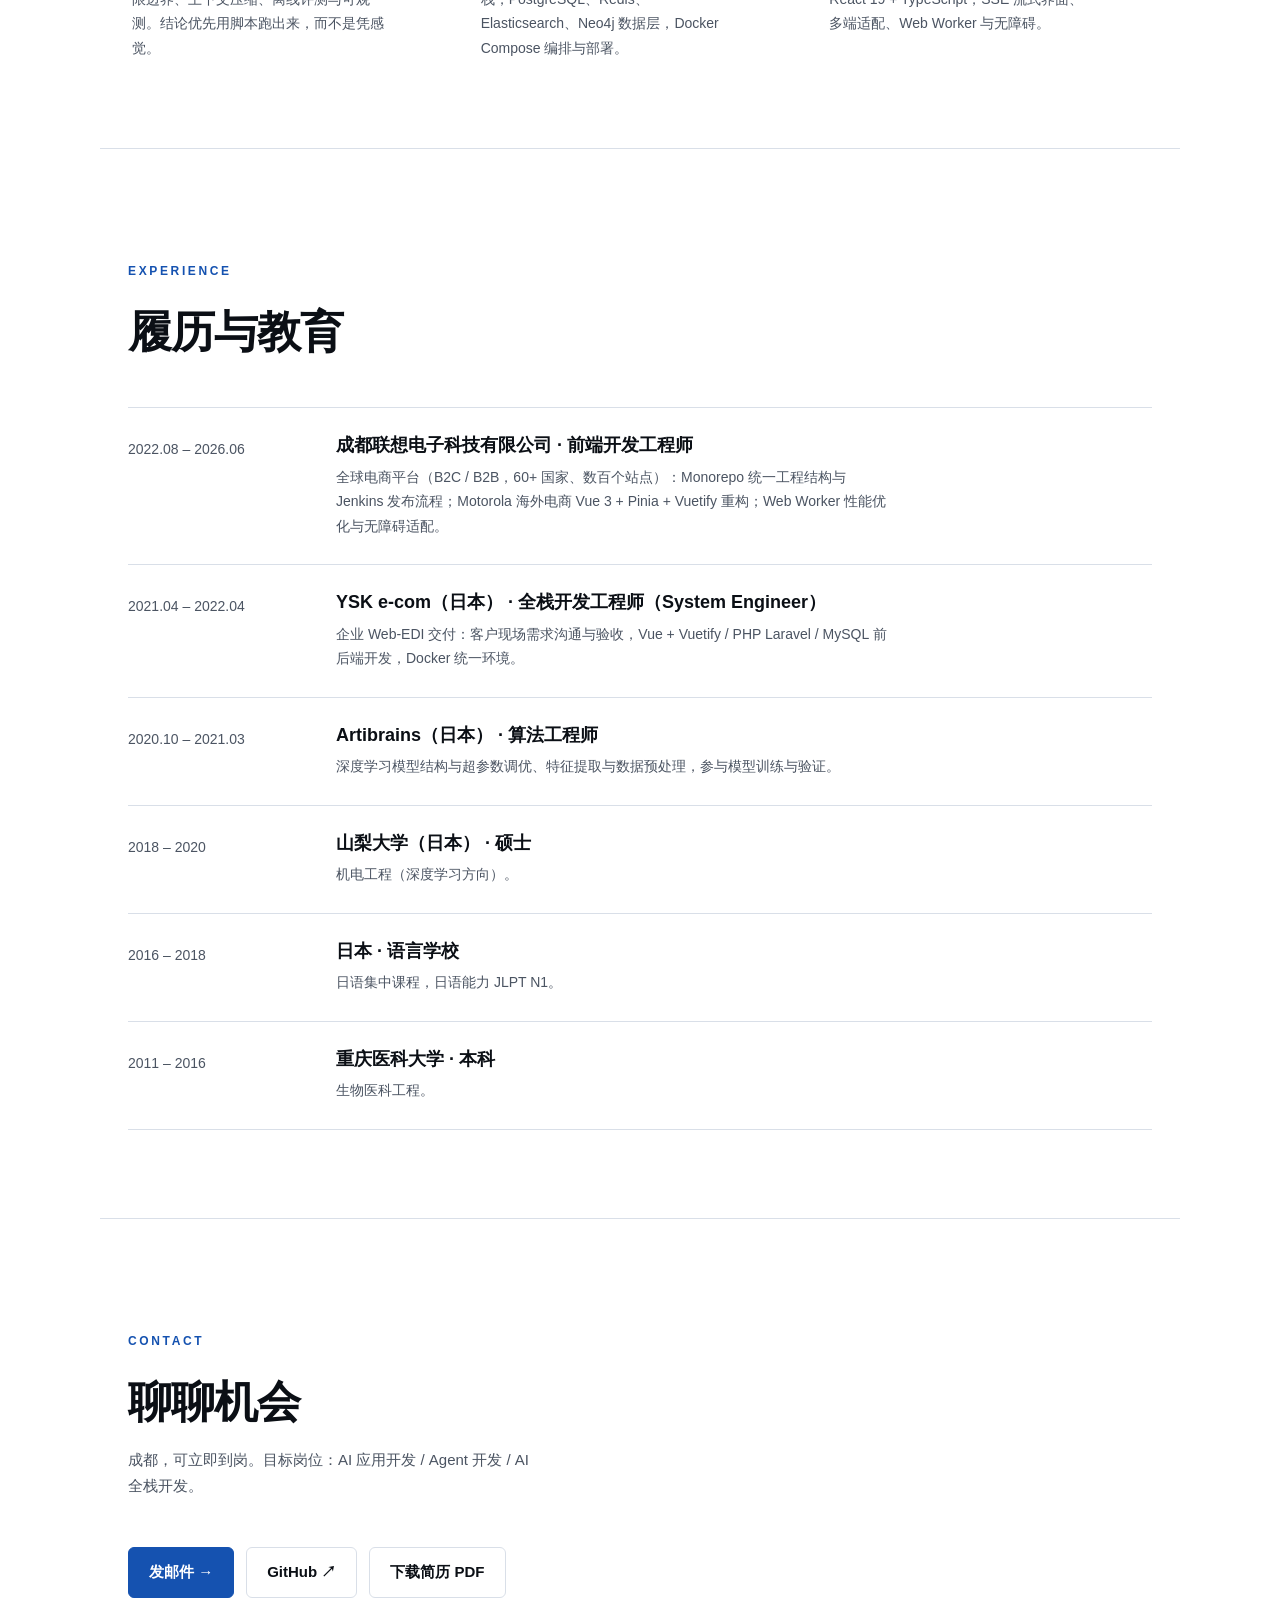
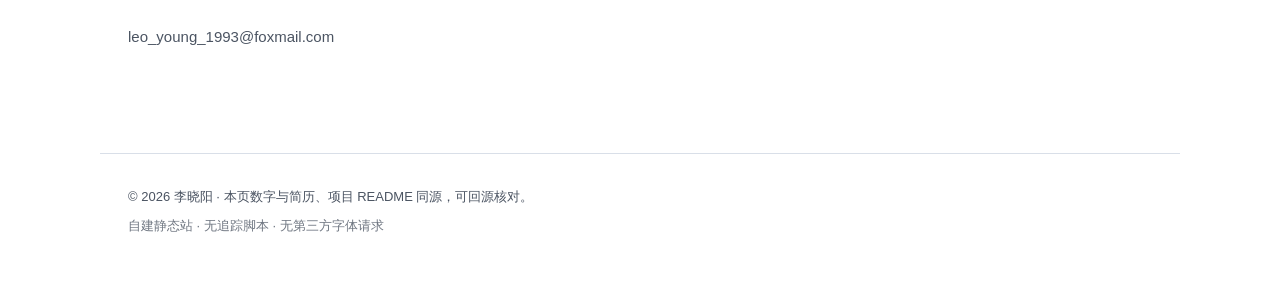
==== commit 089221b4: "docs(portfolio): 把面试话术从公开作品页移到内部文档 - 删掉「岗位 × 技能对照」折叠模块：那是给自己复习用的   大白话 / 面试双档话术，公开页唯一读者是面试官，等于展示答题模板" ====
--- a/public/index.html
+++ b/public/index.html
@@ -252,40 +252,6 @@
       </div>
     </div>
 
-    <h3 class="subhead">岗位 × 技能对照</h3>
-    <p class="section-note">点开看「大白话解释」与「面试怎么讲」。数字口径与简历、项目 README 一致。</p>
-    <div class="skill-groups">
-      <details class="skill">
-        <summary>RAG 混合召回与重排 <span class="plus" aria-hidden="true">+</span></summary>
-        <p>大白话：先用关键词和向量各找一遍资料，按排名融合后再精排，避免只靠一种方式漏掉答案。</p>
-        <p>面试怎么讲：讲双路 RRF 而不是三路全融合（图谱是结构化查询，按需调用更准），以及为什么对全部候选精排后再过滤截断。<span class="ref">关联：my-rag</span></p>
-      </details>
-      <details class="skill">
-        <summary>评测与可复现 <span class="plus" aria-hidden="true">+</span></summary>
-        <p>大白话：先固定题目和标准答案，再改系统，才知道每次改动到底有没有变好。</p>
-        <p>面试怎么讲：206 条评测集按单跳 any-of / 多跳 all-of 分别判分；同文本两次 embedding 有 1024 维中 1017 维不同，冻结查询向量后结果才稳定。<span class="ref">关联：my-rag</span></p>
-      </details>
-      <details class="skill">
-        <summary>Agent 上下文管理 <span class="plus" aria-hidden="true">+</span></summary>
-        <p>大白话：长任务会撑爆上下文，按信息价值分档淘汰，但用户指令和失败记录不能丢。</p>
-        <p>面试怎么讲：6 档确定性淘汰、不依赖 LLM 摘要（会抹掉错误码前缀且不可复现）；1818 → 1013 token。<span class="ref">关联：tiny-claw</span></p>
-      </details>
-      <details class="skill">
-        <summary>失败恢复与权限 <span class="plus" aria-hidden="true">+</span></summary>
-        <p>大白话：工具失败不抛异常中断主循环，转成错误码告诉模型下一步怎么办；高危动作先问人。</p>
-        <p>面试怎么讲：21 错误码 + 20 恢复提示、同一参数连续失败 3 次打断；审批超时 300s 默认拒绝（fail-closed）。<span class="ref">关联：tiny-claw / my-rag</span></p>
-      </details>
-      <details class="skill">
-        <summary>实时推送与流式界面 <span class="plus" aria-hidden="true">+</span></summary>
-        <p>大白话：后端一边生成一边推给浏览器，前端边收边渲染，还能看到工具调用状态。</p>
-        <p>面试怎么讲：SSE 编码器在后端；多进程下用 Redis Pub/Sub 广播；前端做引用溯源与状态展示。<span class="ref">关联：my-rag / leo-api</span></p>
-      </details>
-      <details class="skill">
-        <summary>工程化与质量 <span class="plus" aria-hidden="true">+</span></summary>
-        <p>大白话：结构统一、迁移可回放、测试离线能跑，改东西才敢改。</p>
-        <p>面试怎么讲：联想 Monorepo + Jenkins 统一构建、22 个数据库迁移、mypy / ruff / CI、265 个离线单测。<span class="ref">关联：联想 / leo-api / tiny-claw</span></p>
-      </details>
-    </div>
   </section>
 
   <!-- ===== 履历 ===== -->
--- a/public/styles.css
+++ b/public/styles.css
@@ -210,24 +210,6 @@
 .capability .num { padding-top: 0; }
 .capability h3 { font-size: 19px; }
 .capability p { margin: 0; font-size: 14px; color: var(--muted); max-width: 34ch; }
-.subhead { margin-top: 72px; font-size: 22px; }
-.skill-groups { margin-top: 22px; display: grid; grid-template-columns: 1fr 1fr; gap: 12px; }
-.skill {
-  border: 1px solid var(--line); border-radius: 8px;
-  padding: 0 18px; background: #fff;
-}
-.skill summary {
-  cursor: pointer; list-style: none;
-  padding: 16px 0; font-weight: 600; color: var(--ink);
-  display: flex; justify-content: space-between; align-items: center; gap: 12px;
-}
-.skill summary::-webkit-details-marker { display: none; }
-.skill .plus { color: var(--accent); font-size: 20px; line-height: 1; }
-.skill[open] .plus { transform: rotate(45deg); }
-.skill[open] { border-color: #c4d1e8; }
-.skill p { margin: 0 0 12px; font-size: 14px; color: var(--ink-2); }
-.skill .ref { color: var(--muted); font-size: 13px; white-space: nowrap; }
-
 /* ===== 履历 ===== */
 .timeline { list-style: none; margin: 0; padding: 0; }
 .timeline li {
@@ -260,7 +242,7 @@
   .hero, .section { padding-left: 20px; padding-right: 20px; }
   .footer { padding-left: 20px; padding-right: 20px; }
   .stats { grid-template-columns: repeat(2, 1fr); row-gap: 24px; }
-  .project-grid, .capabilities, .skill-groups { grid-template-columns: 1fr; }
+  .project-grid, .capabilities { grid-template-columns: 1fr; }
   .project-head { gap: 14px; }
   .timeline li { grid-template-columns: 1fr; gap: 6px; }
   .hero h1 { max-width: none; }
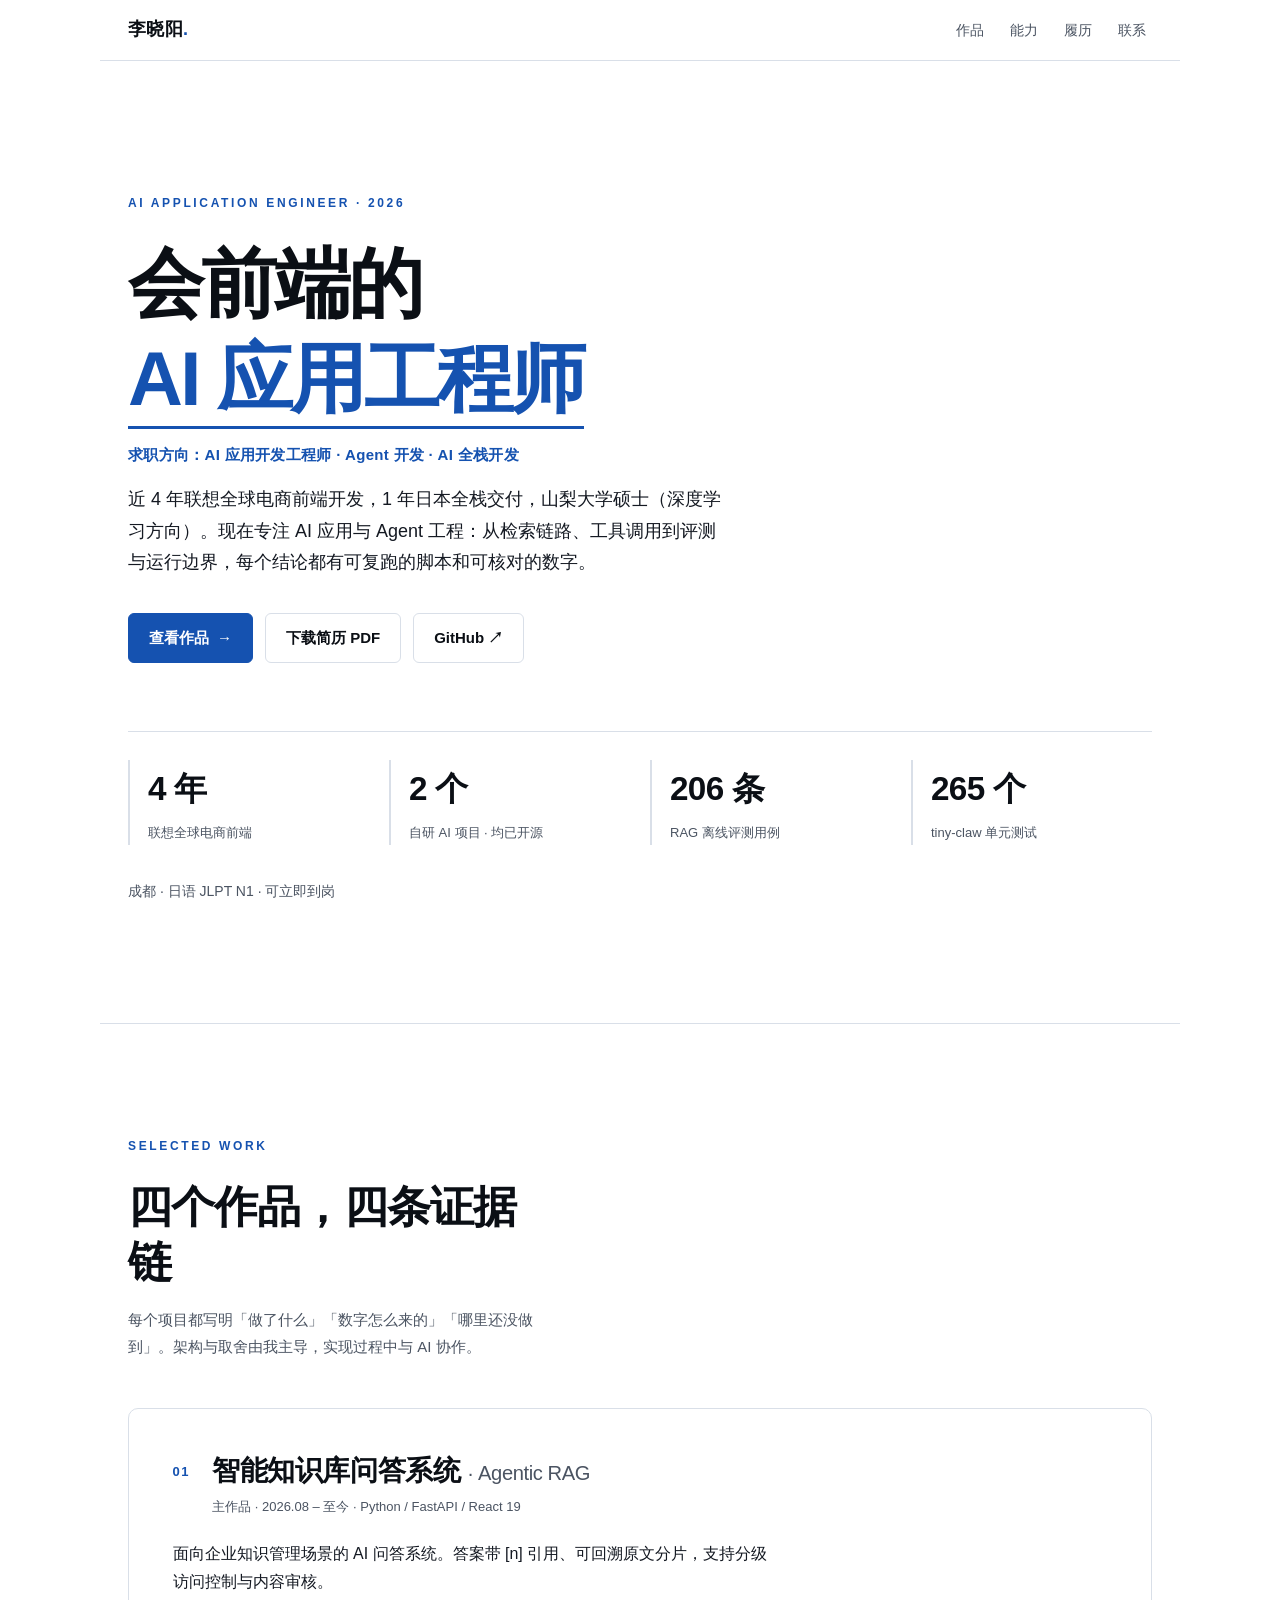
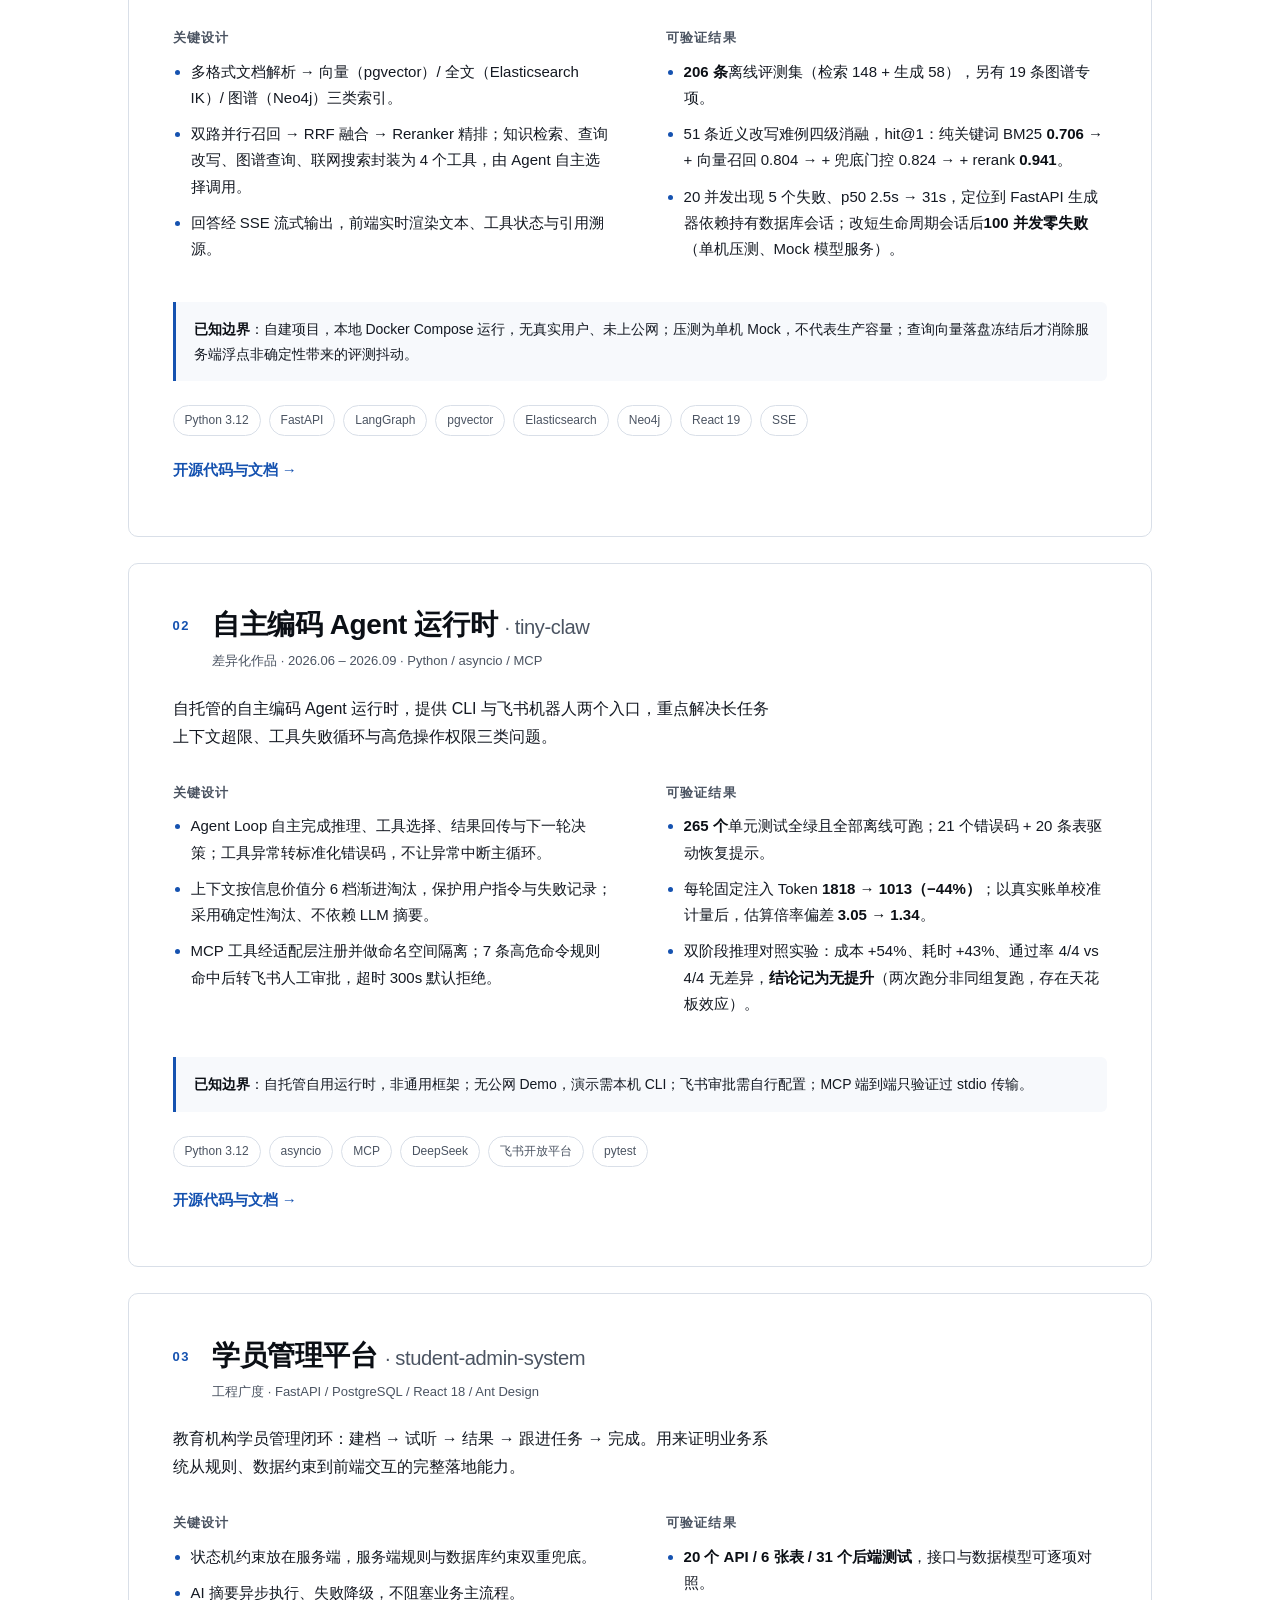
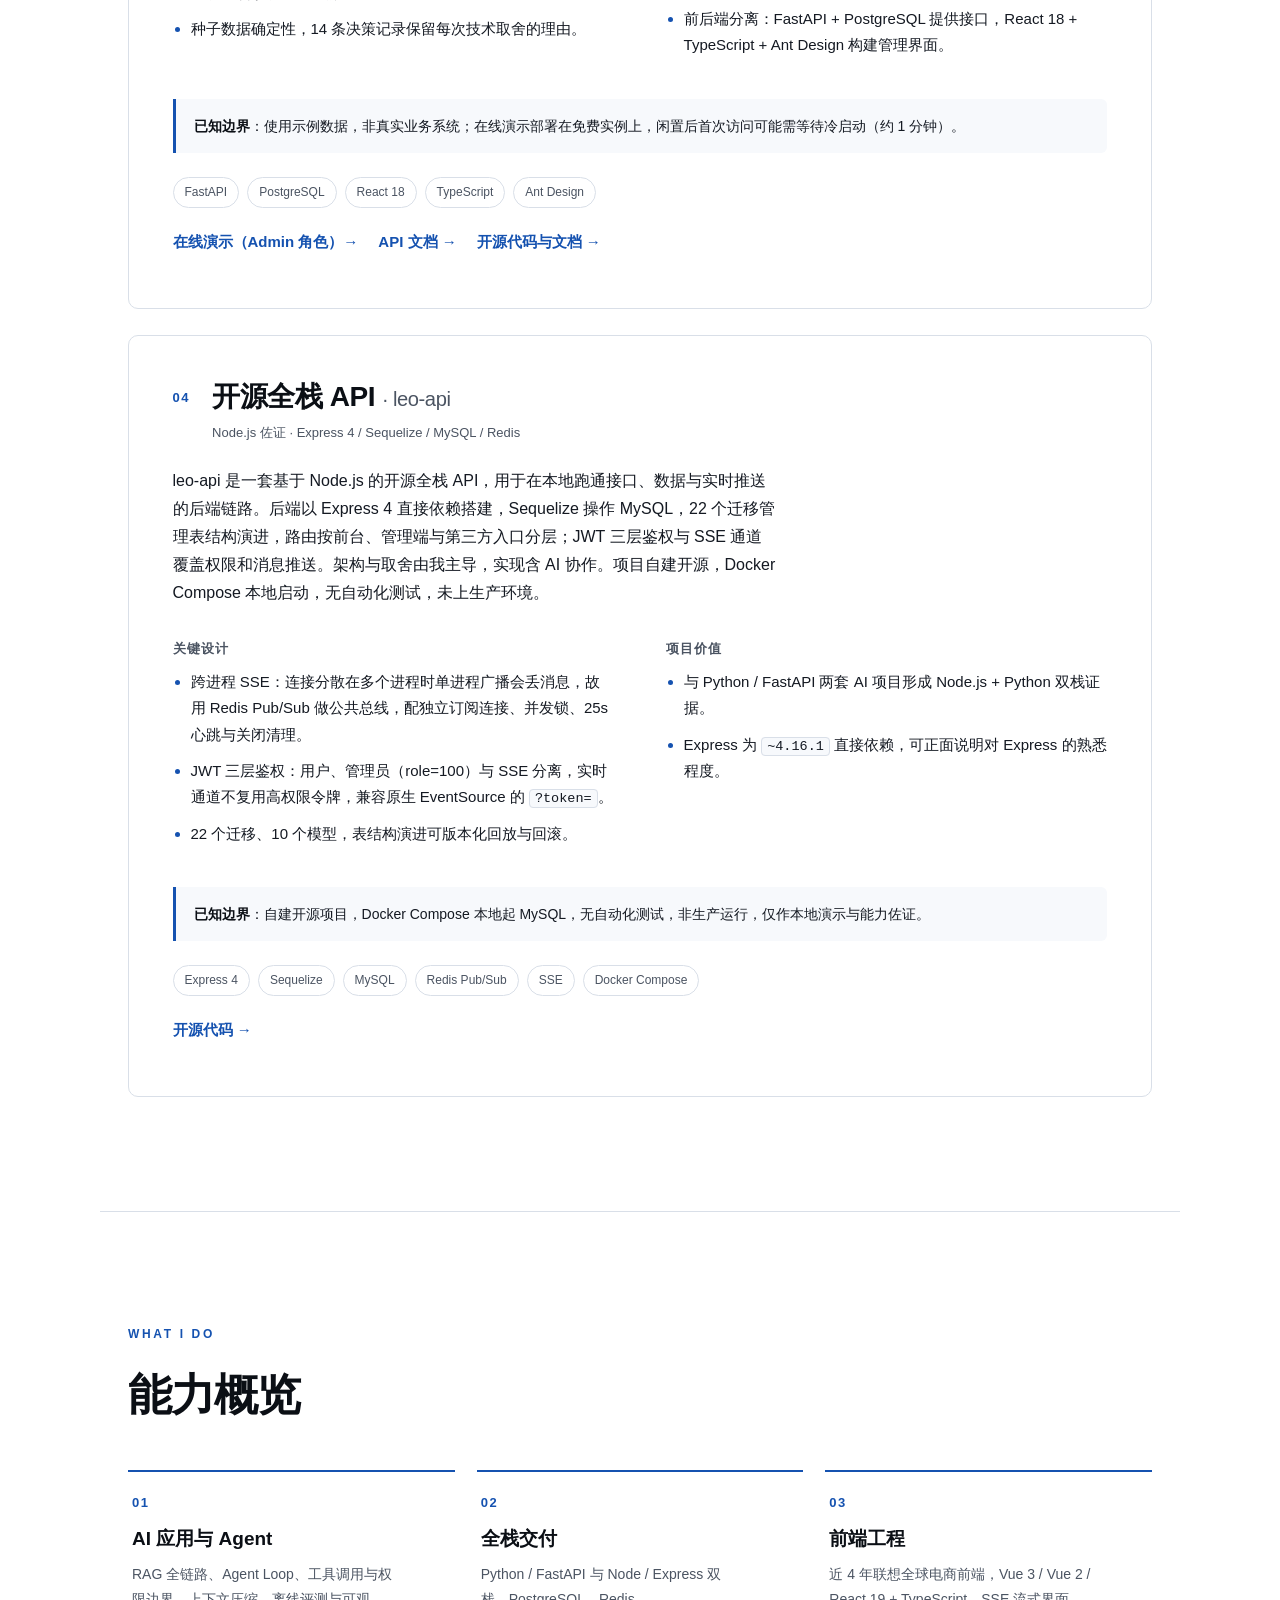
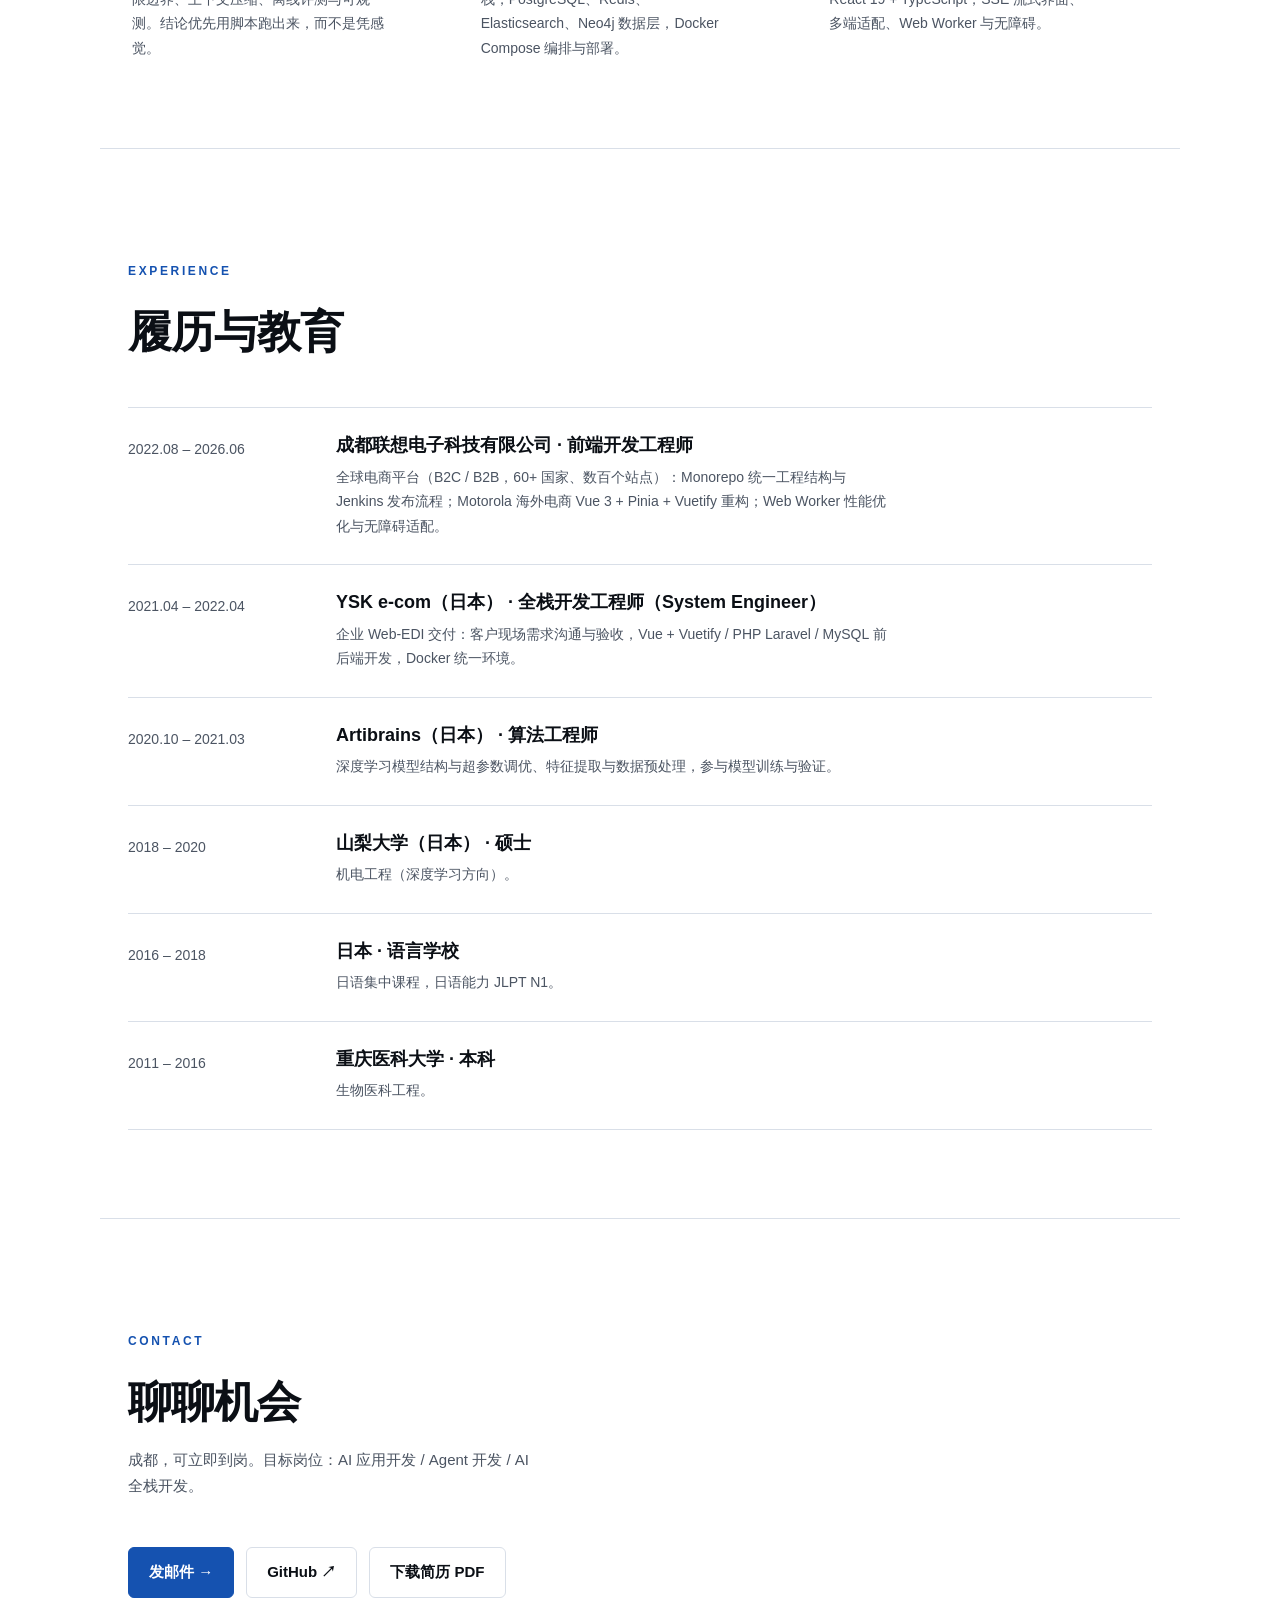
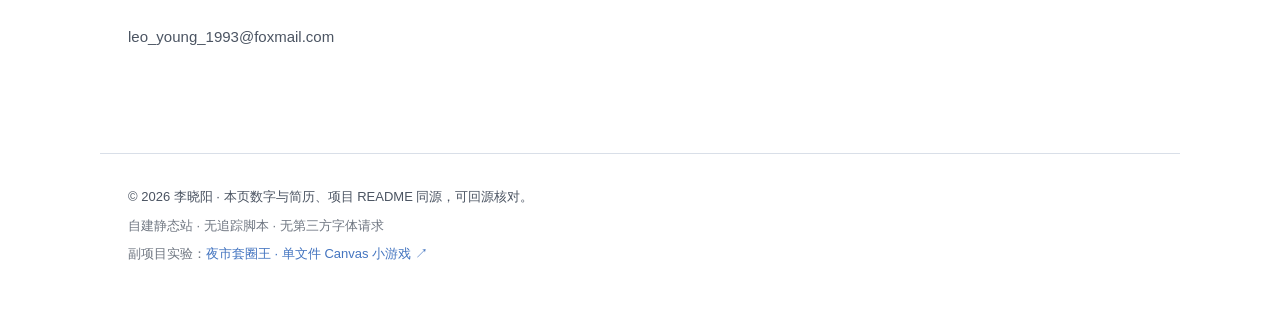
==== commit c0916723: "feat(games): 新增英文 Canvas 套圈小游戏并从页脚低调入口 修复 Retina 下 dpr 重复缩放、投掷后状态未回 AIM、判定线过早触发与移动端拖拽空间不足；零依赖单文件，720" ====
--- a/public/index.html
+++ b/public/index.html
@@ -326,6 +326,7 @@
 <footer class="footer">
   <p>© <span id="year">2026</span> 李晓阳 · 本页数字与简历、项目 README 同源，可回源核对。</p>
   <p class="footer-note">自建静态站 · 无追踪脚本 · 无第三方字体请求</p>
+  <p class="footer-note">副项目实验：<a href="/games/ring-toss/" target="_blank" rel="noopener noreferrer">夜市套圈王 · 单文件 Canvas 小游戏 ↗</a></p>
 </footer>
 
 <script src="app.js"></script>
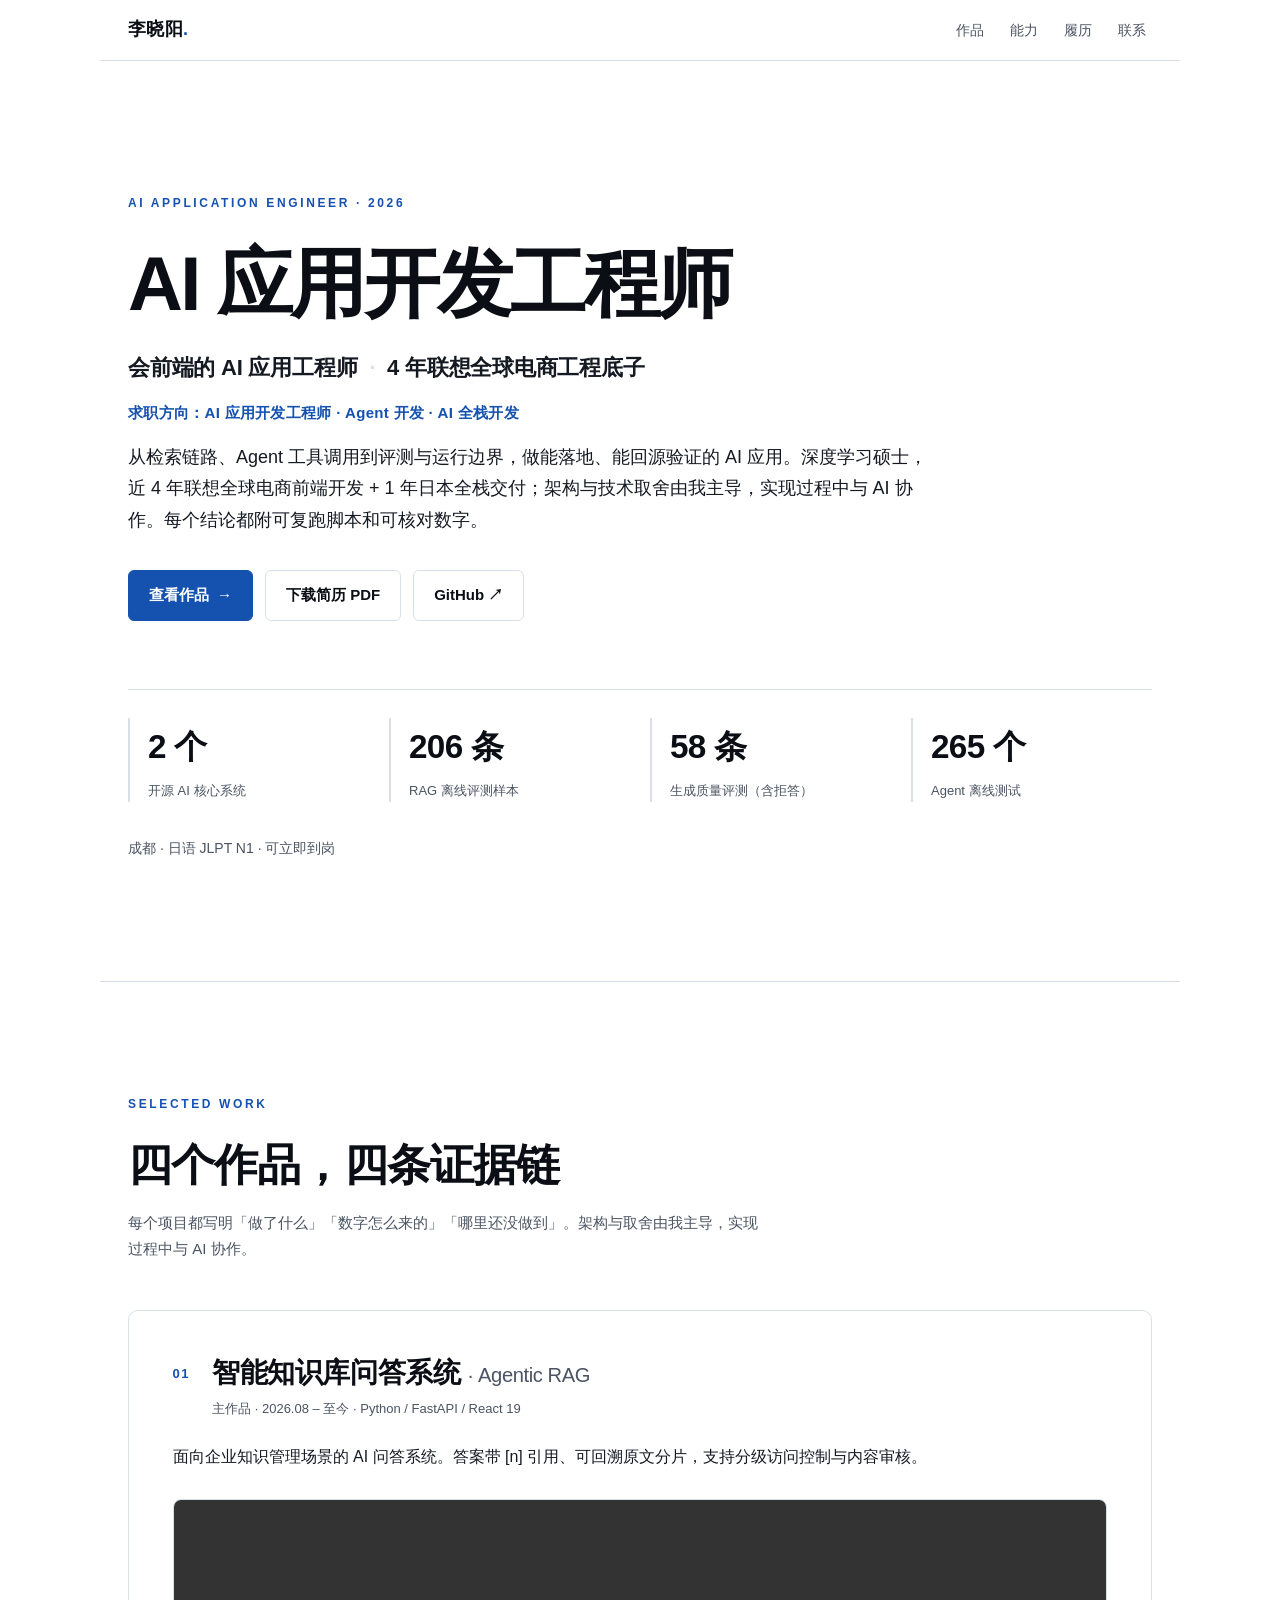
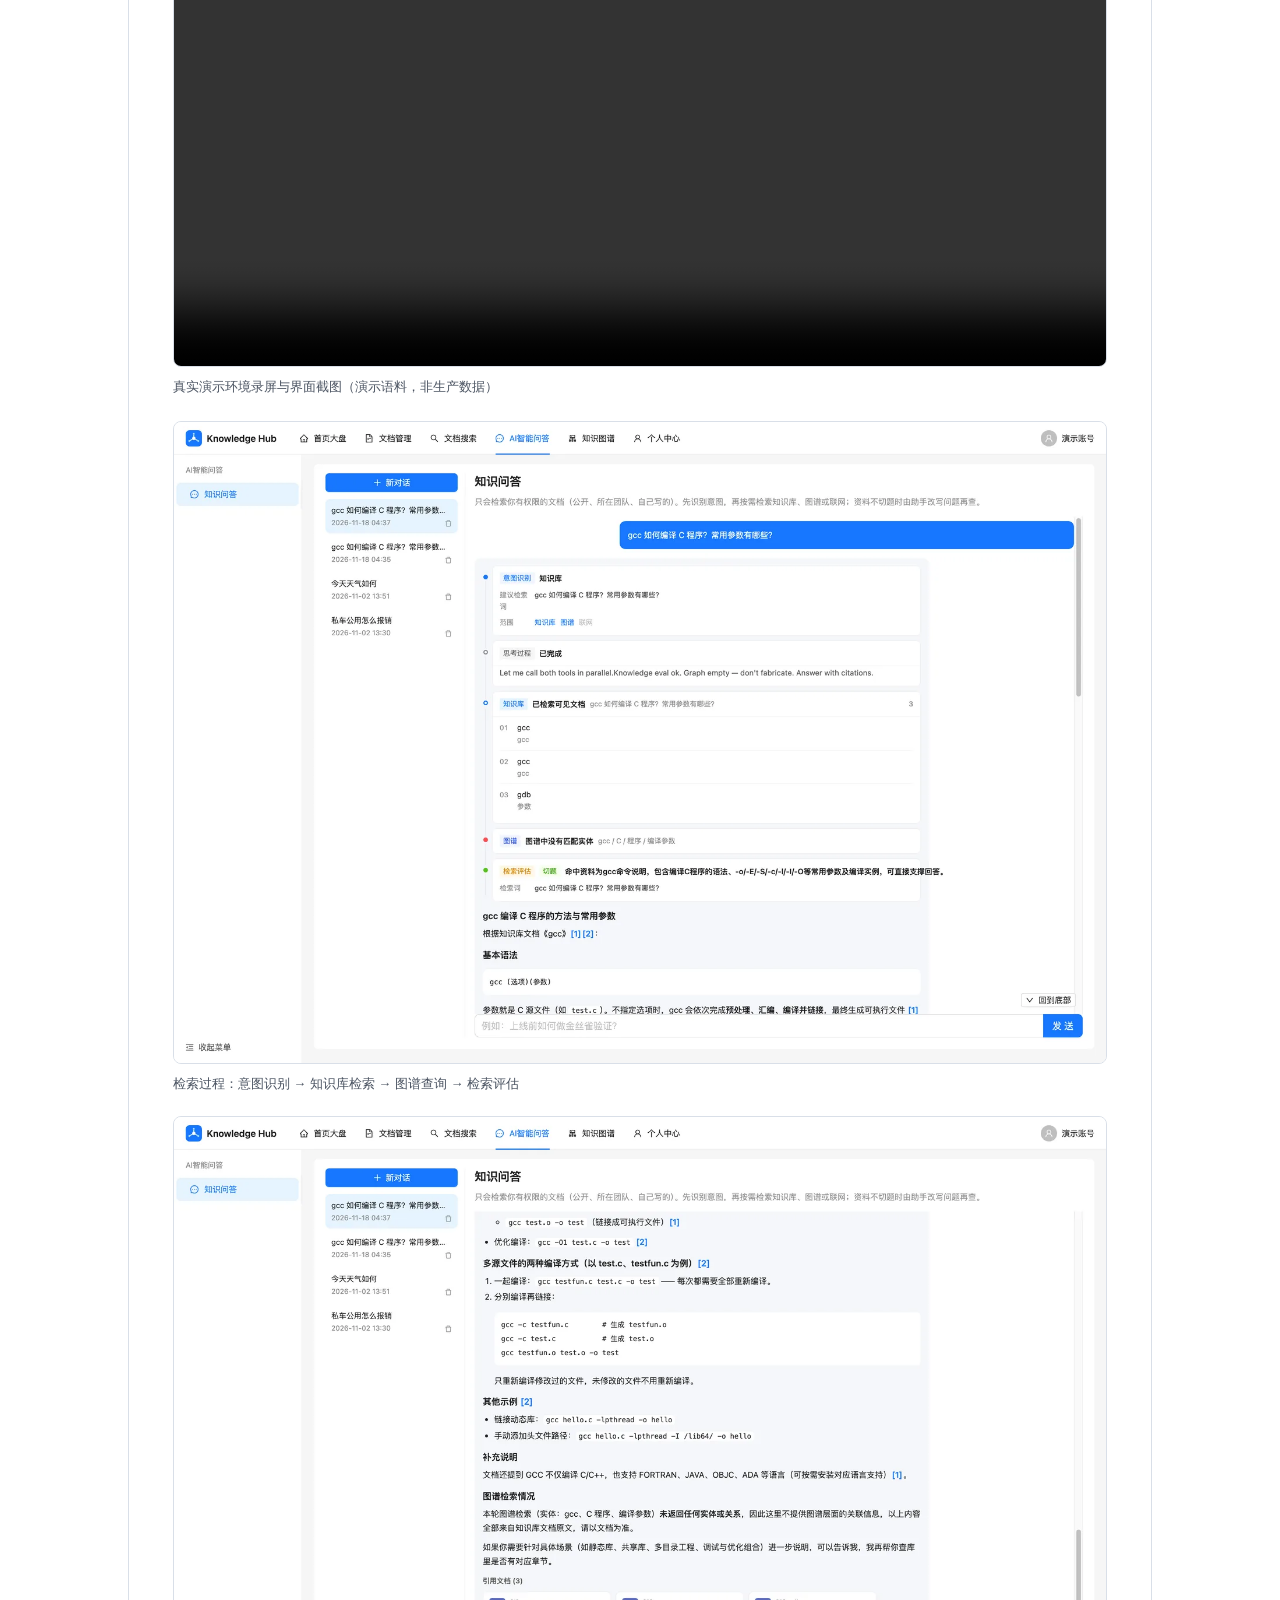
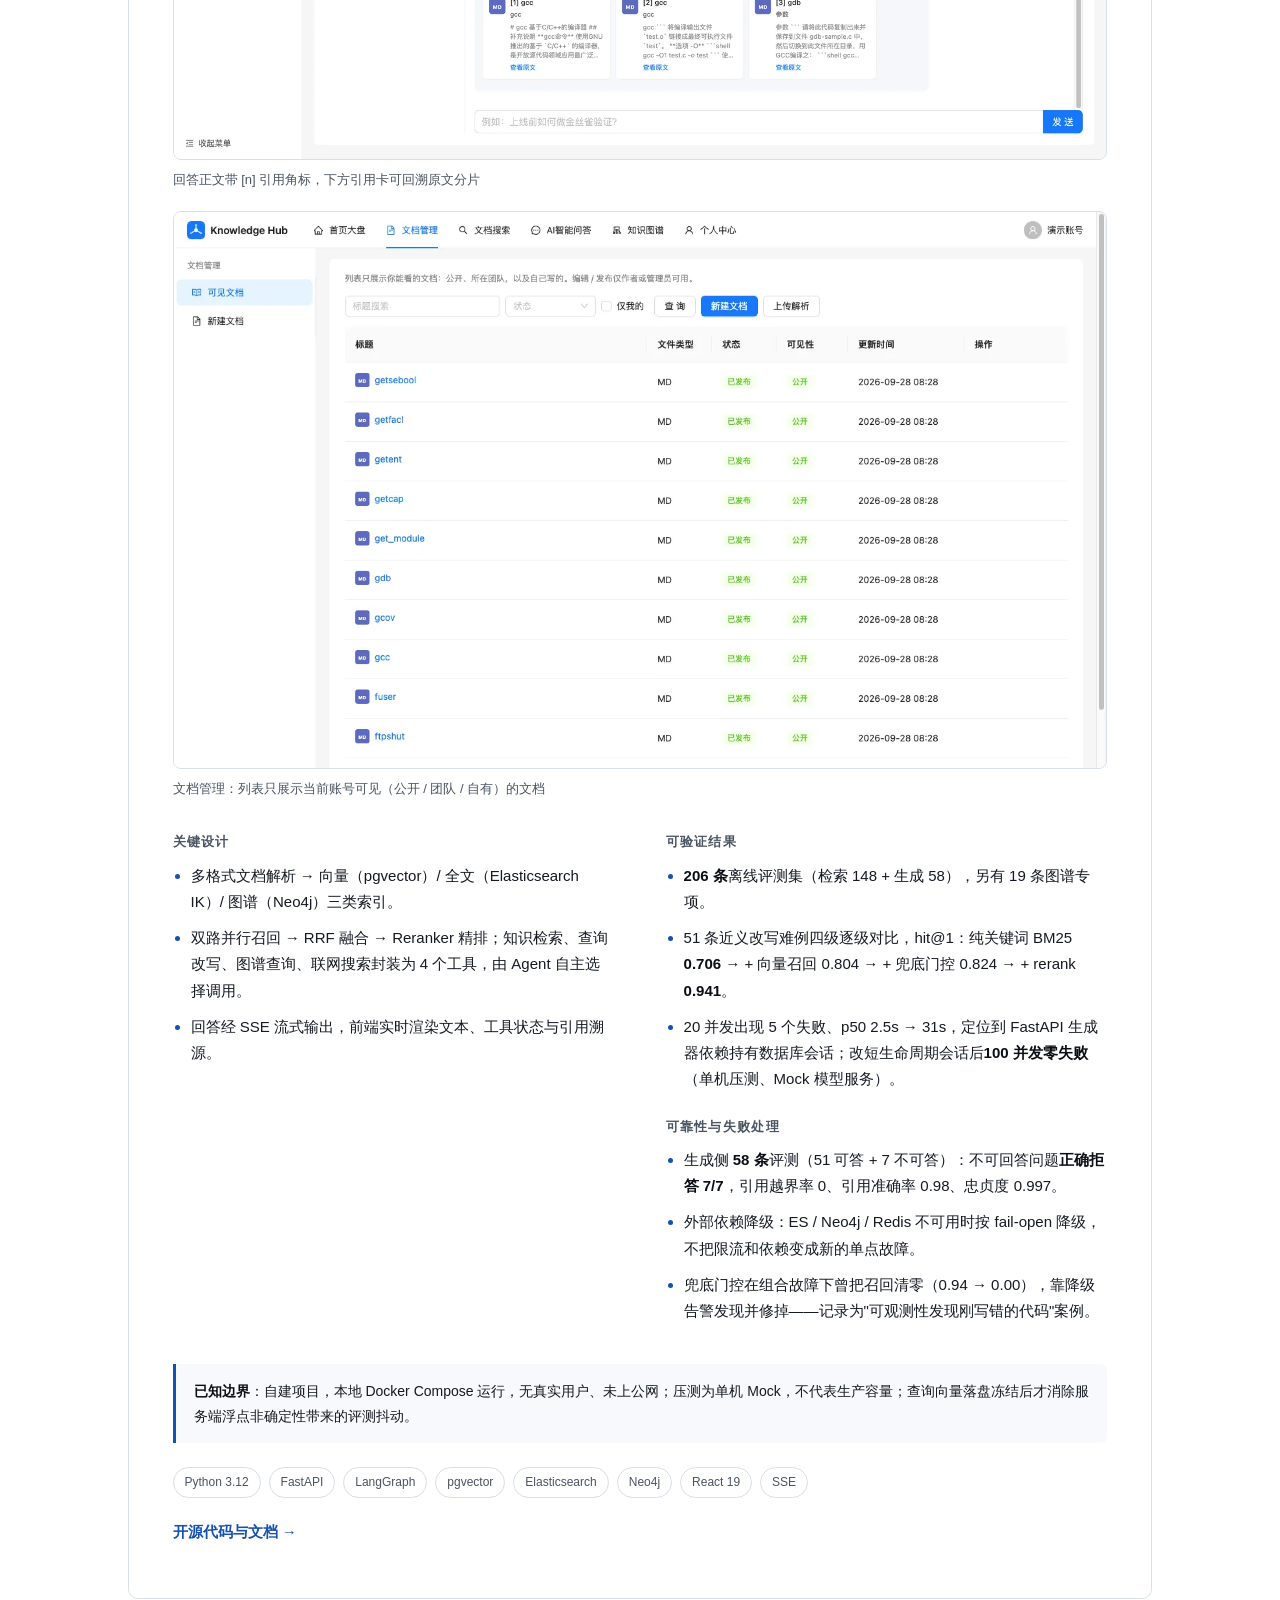
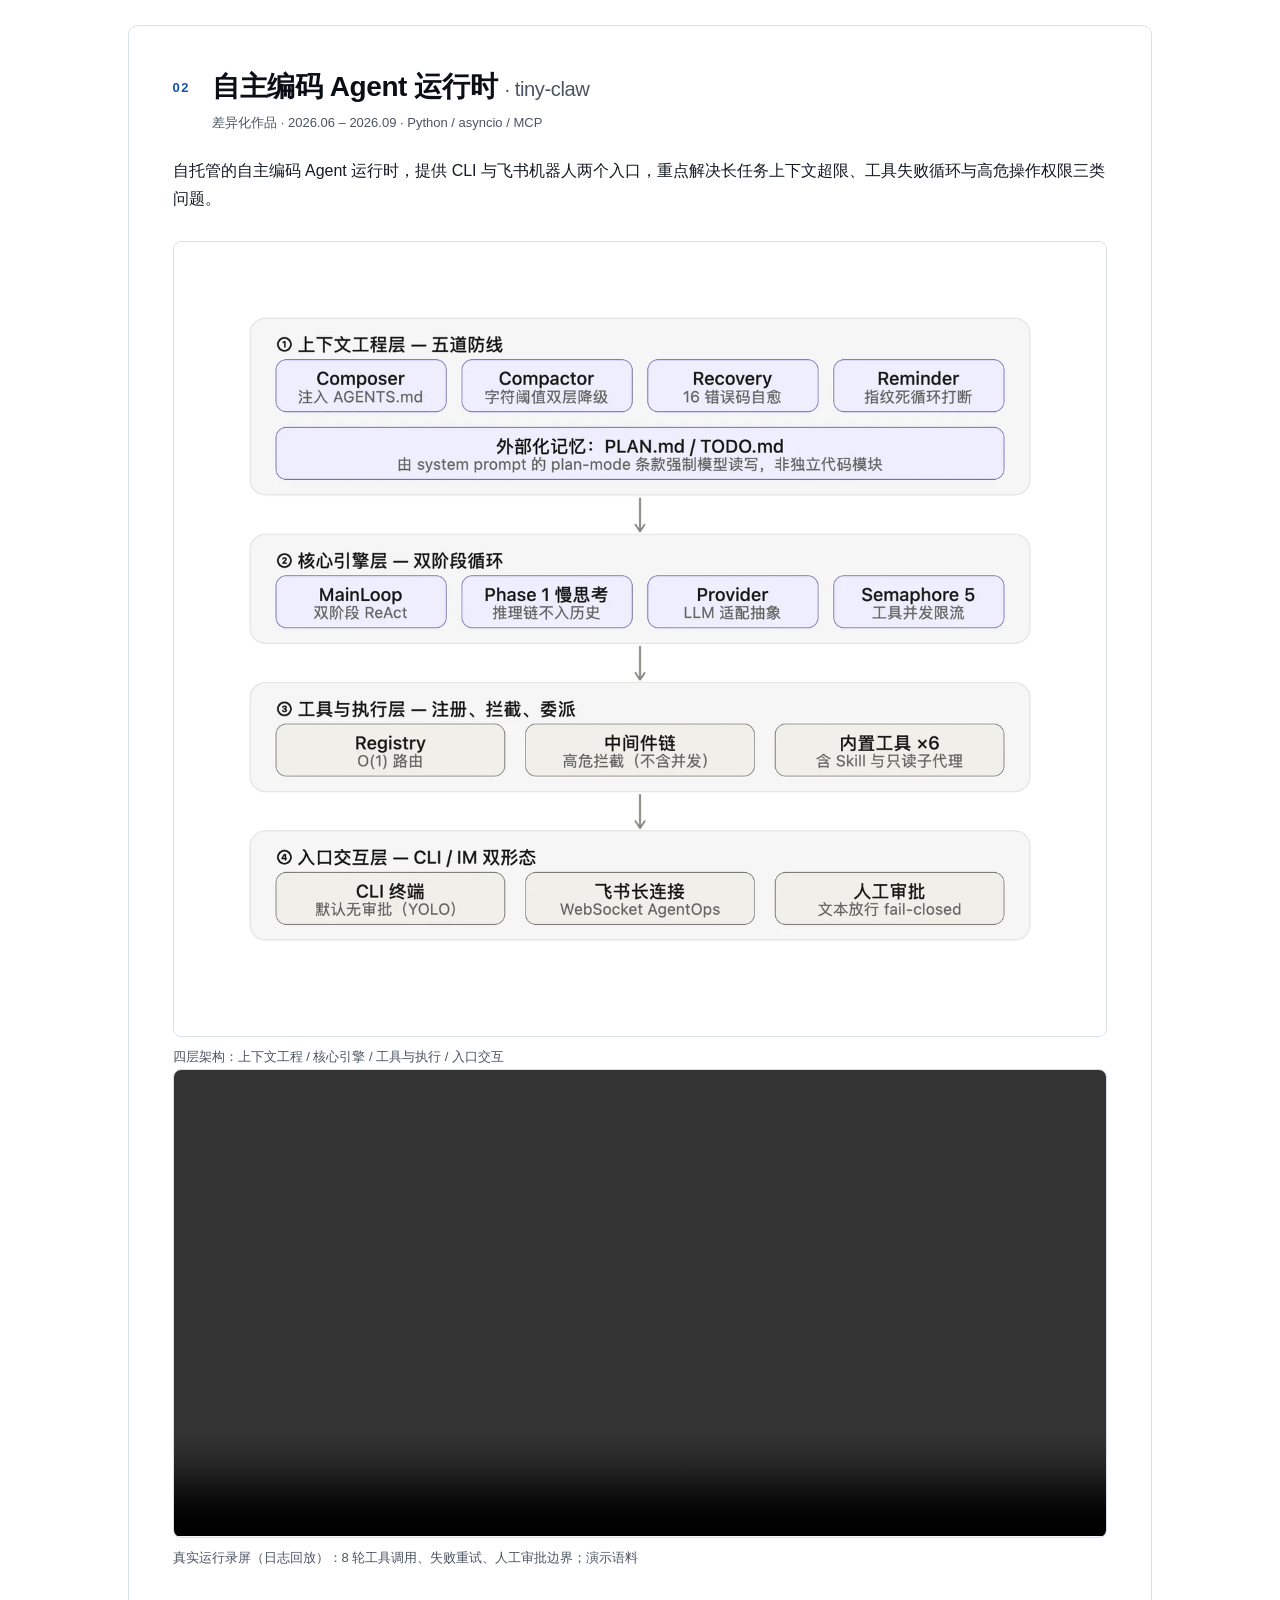
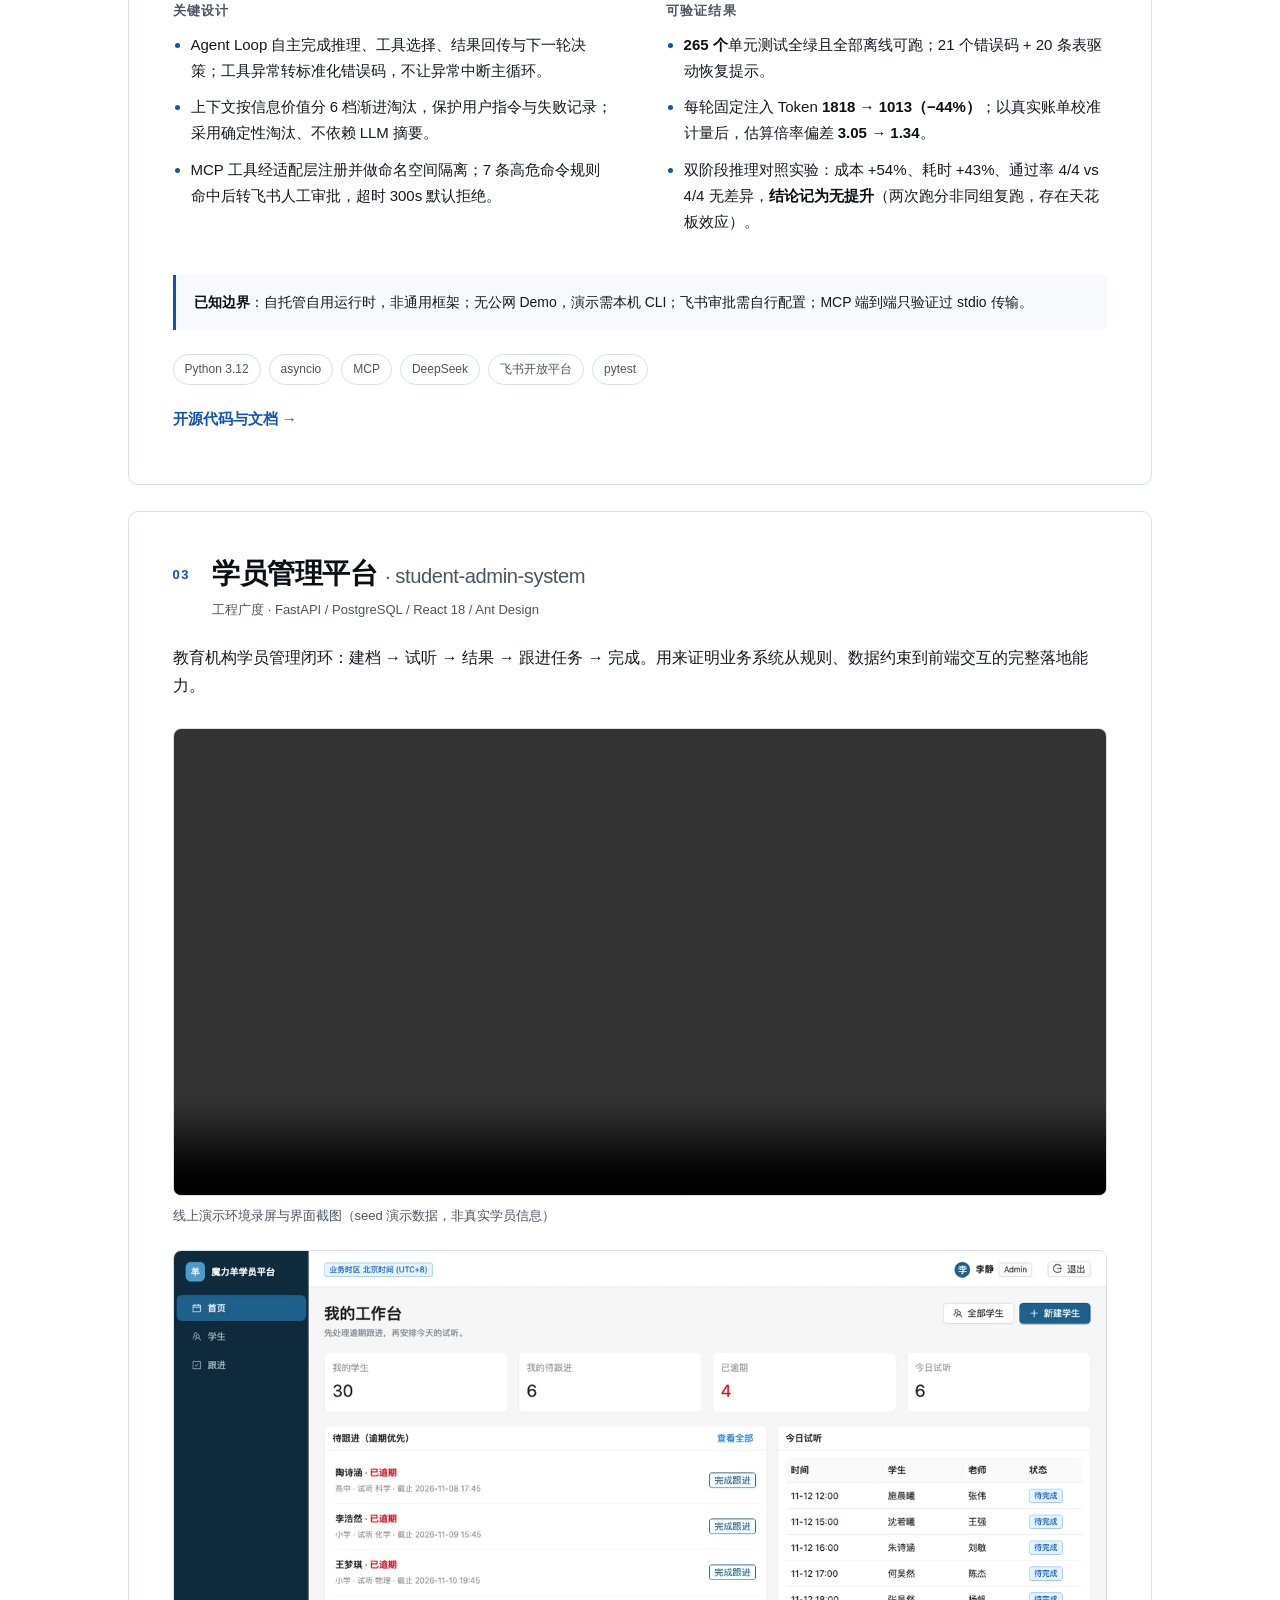
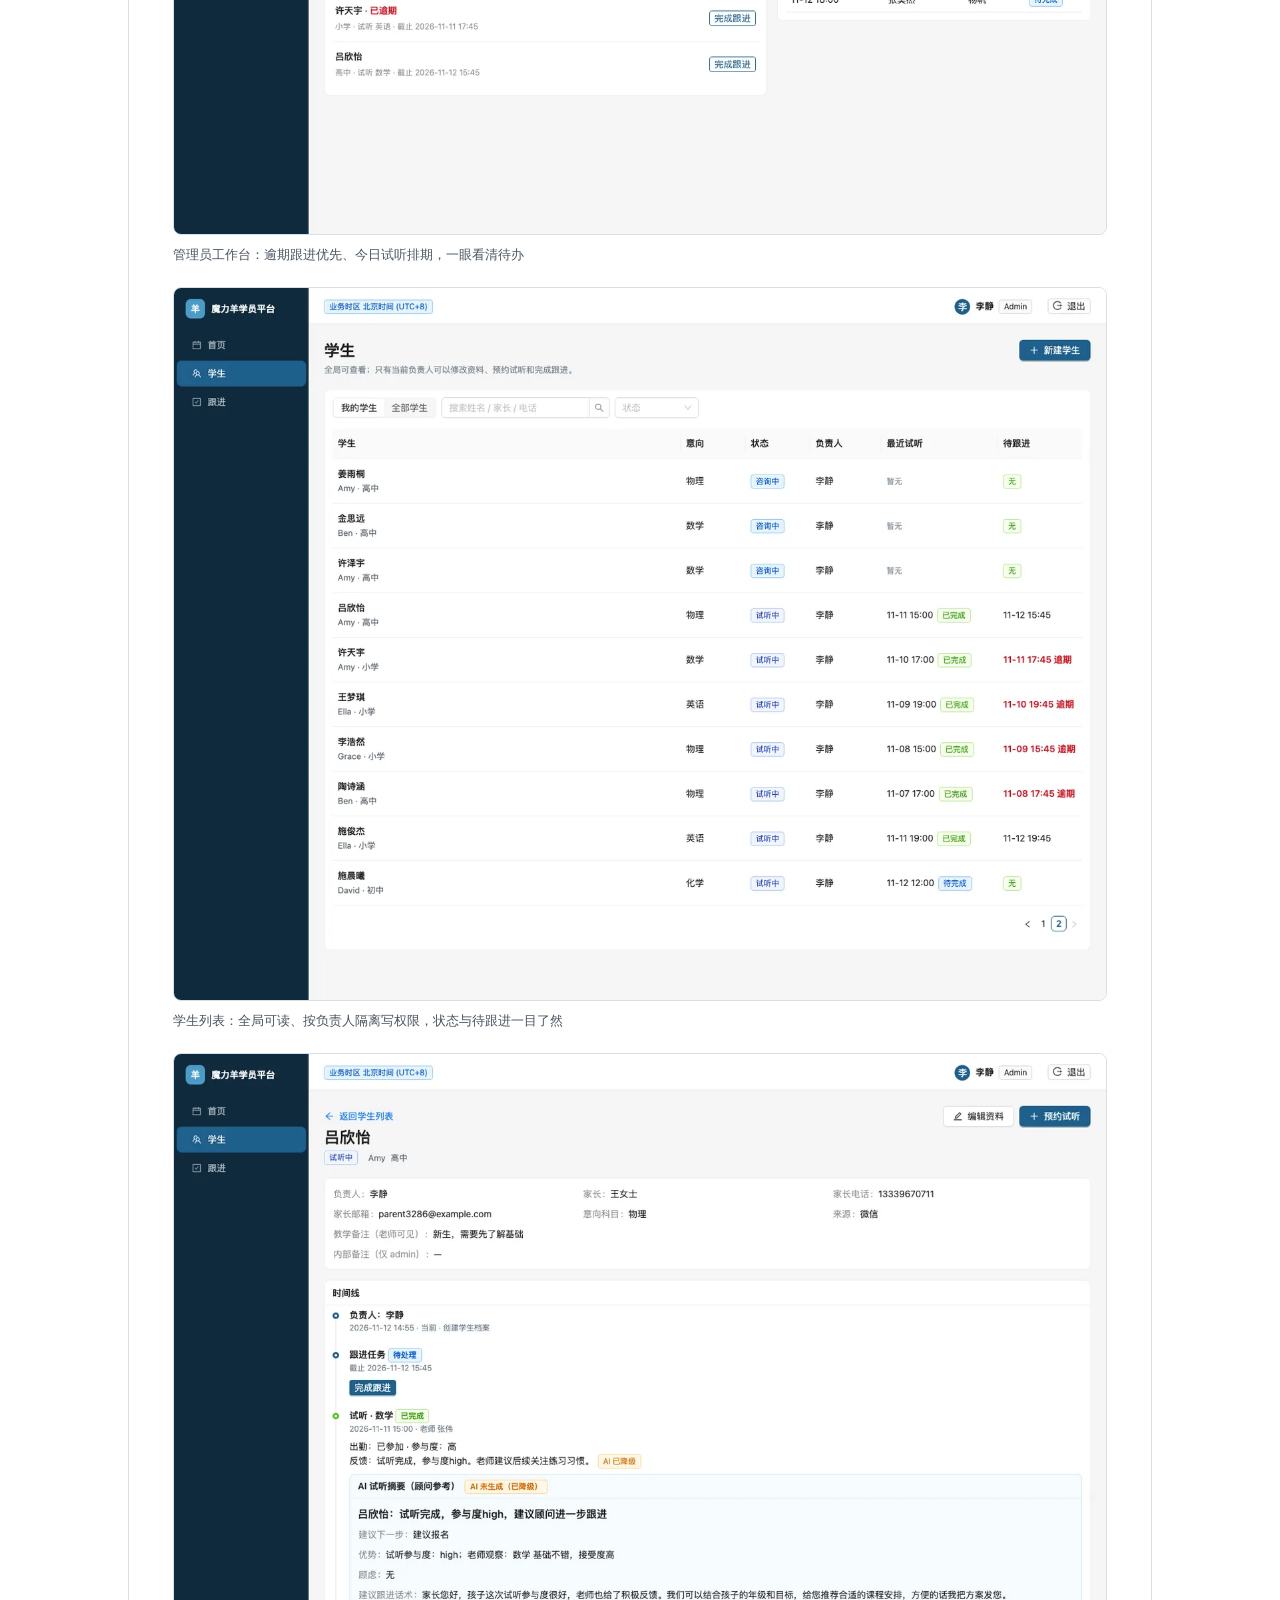
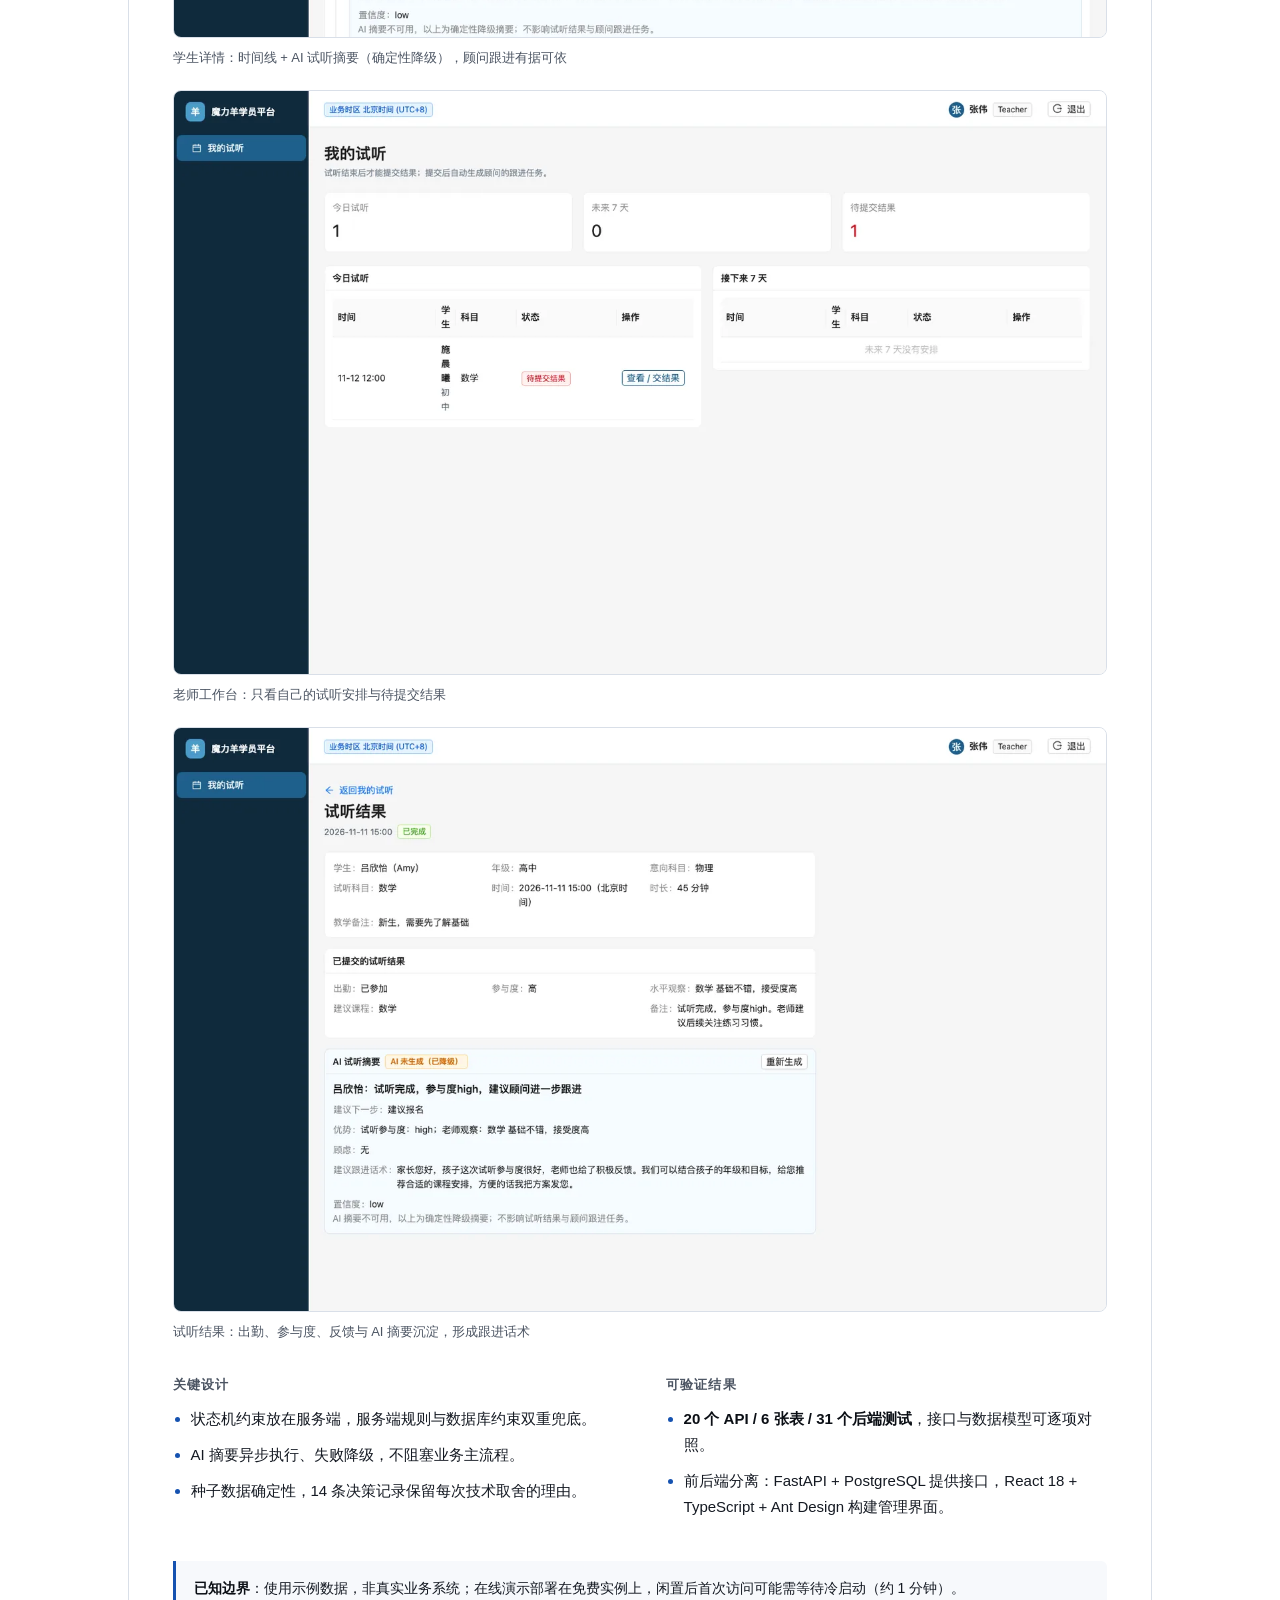
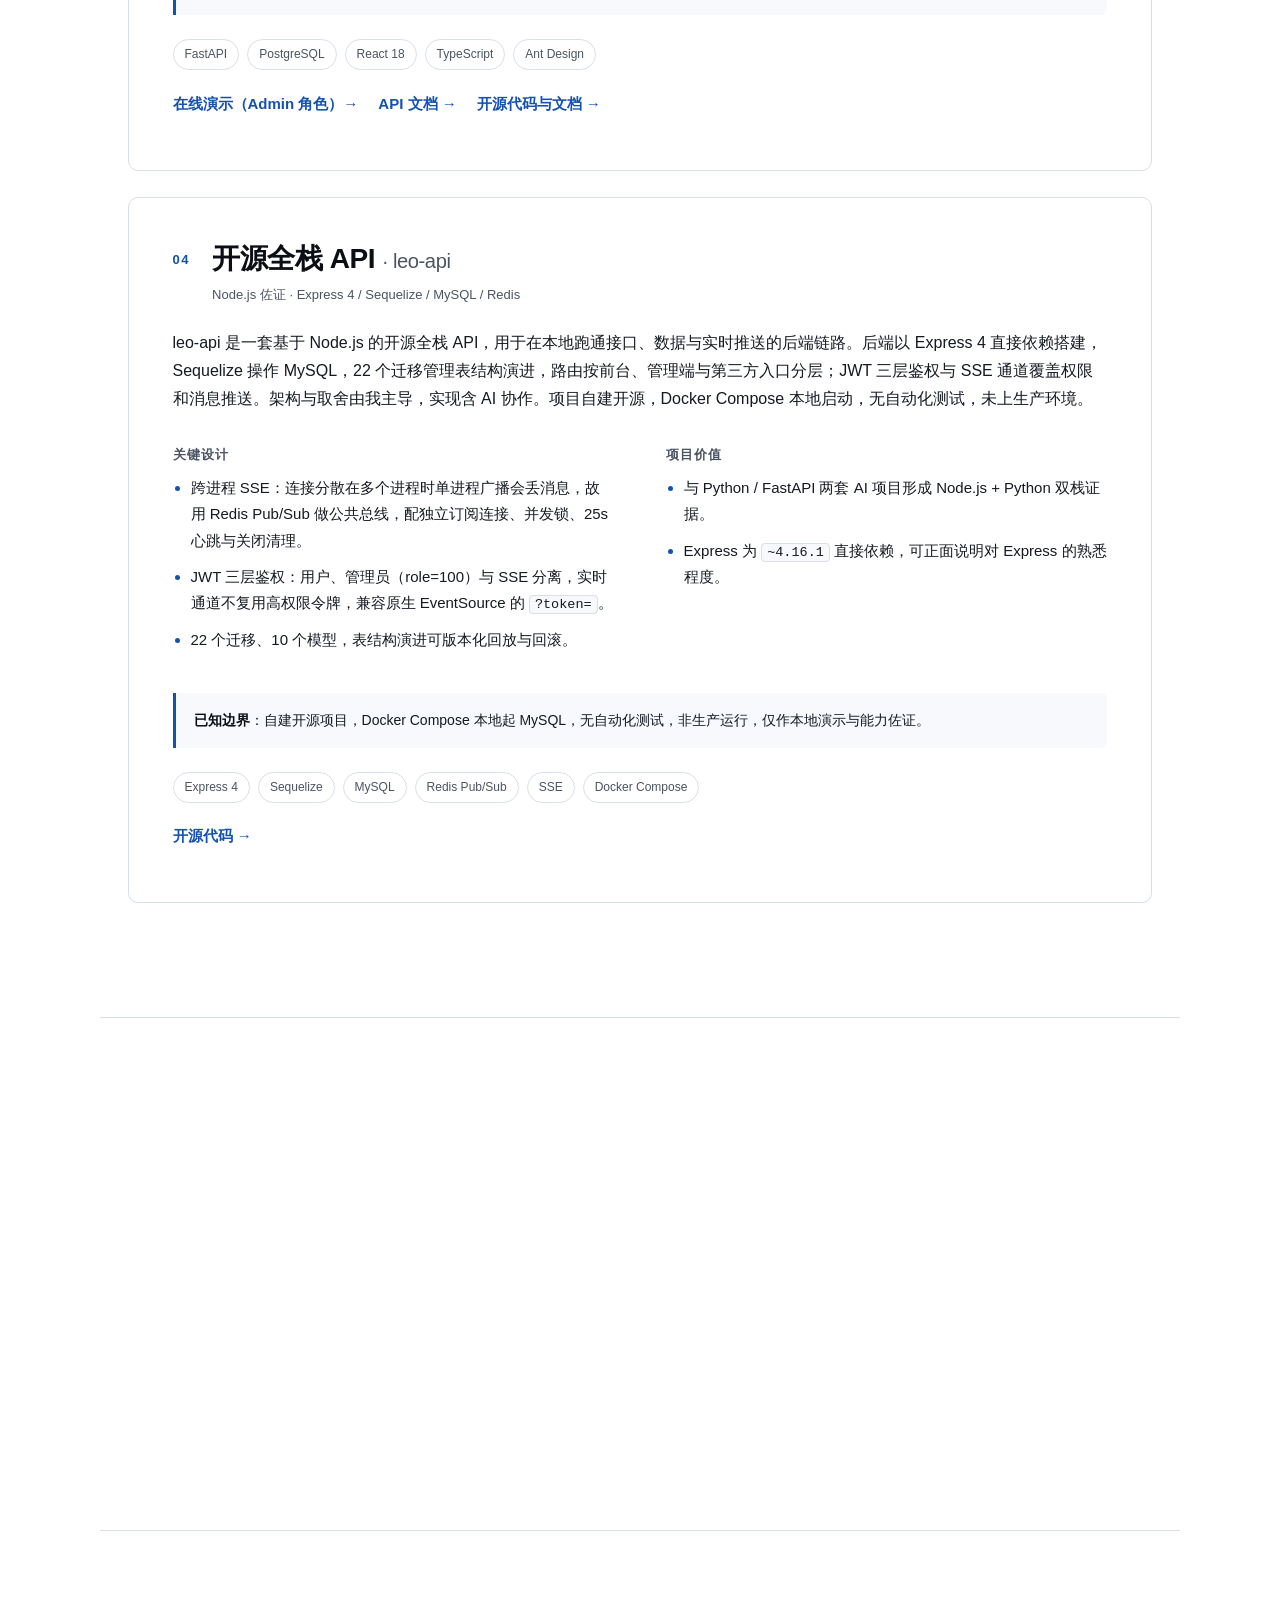
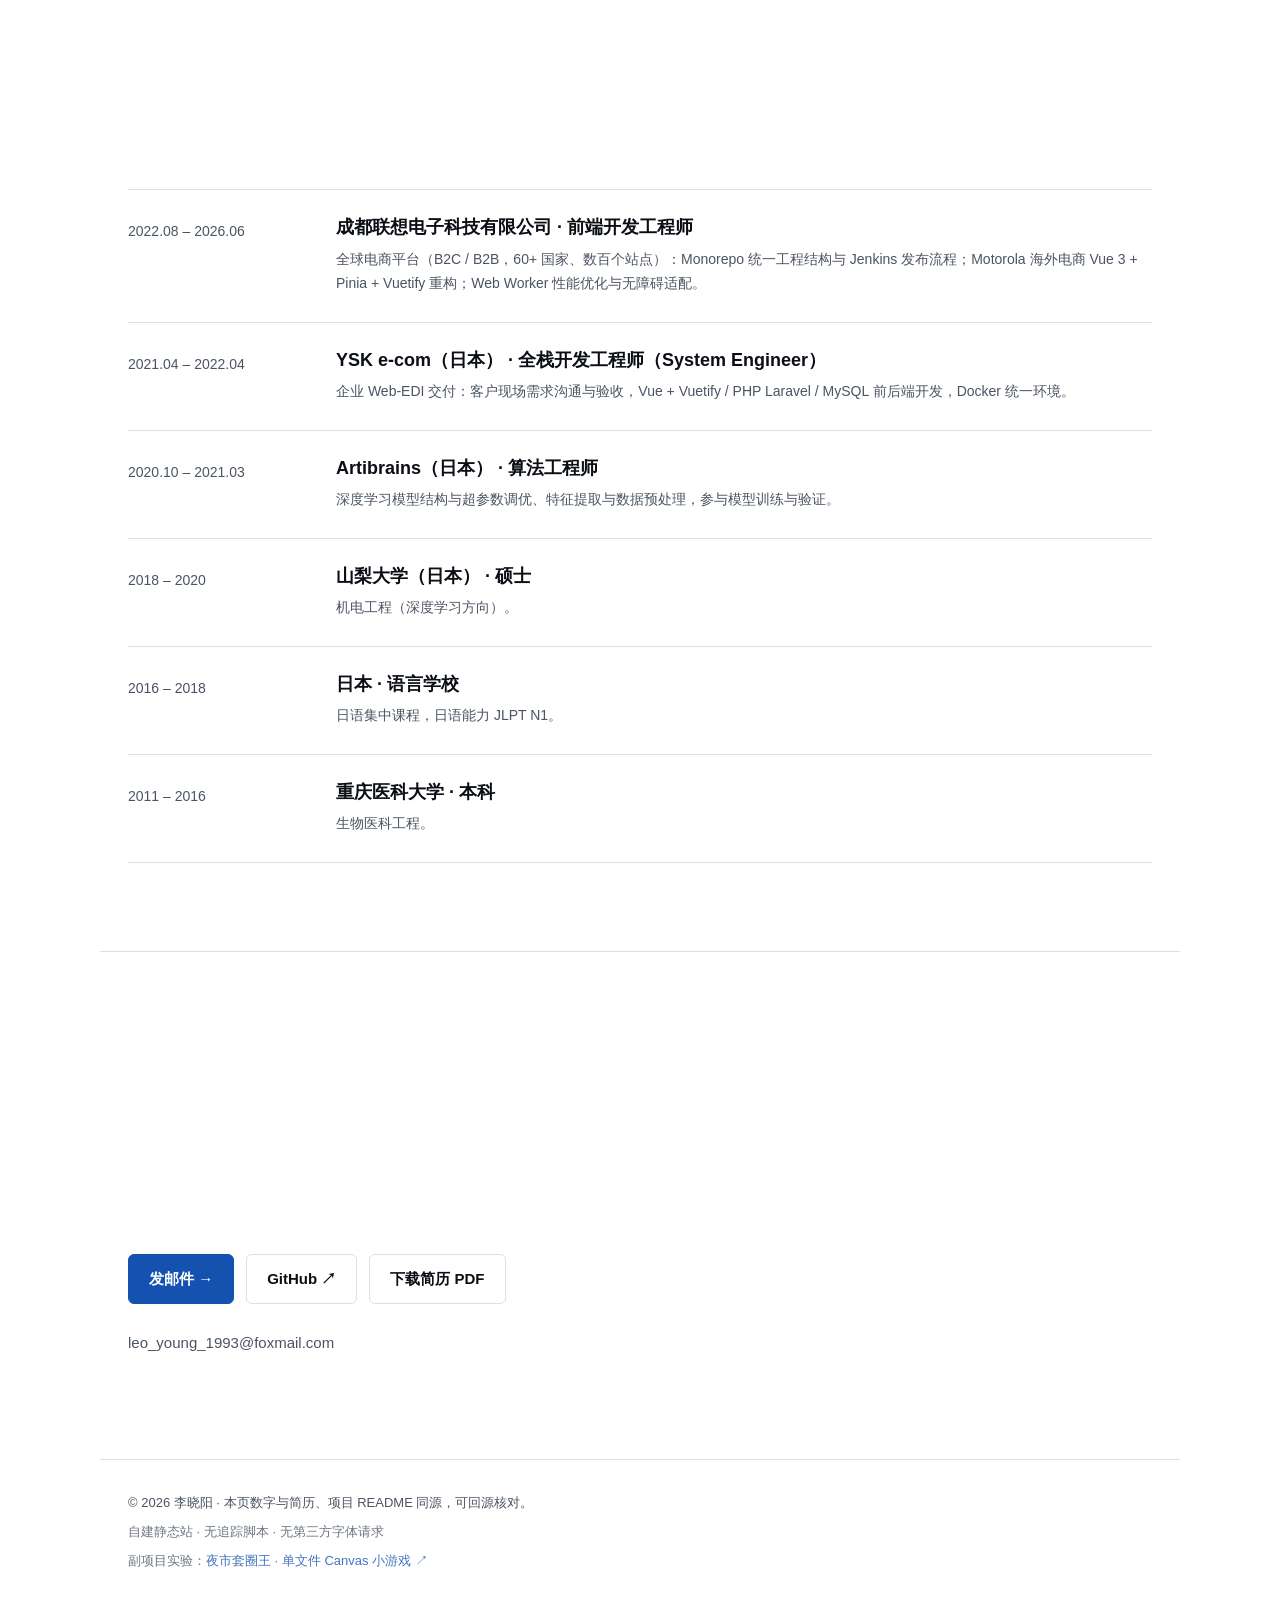
==== commit f4e64571: "官网首页定位对齐与动效优化 - 首屏 H1 改为 AI 应用开发工程师，前端差异化降为副标 - 分享卡 og/twitter 标题同步，元数据对齐 schema - 补 my-rag 可靠性与失败处理" ====
--- a/public/index.html
+++ b/public/index.html
@@ -18,21 +18,23 @@
 <meta property="og:site_name" content="李晓阳 · 作品集">
 <meta property="og:locale" content="zh_CN">
 <meta property="og:url" content="https://li-xiaoyang-portfolio.onrender.com/">
-<meta property="og:title" content="李晓阳 · 会前端的 AI 应用工程师">
-<meta property="og:description" content="Agentic RAG 知识库、自主编码 Agent 运行时、AI 全栈交付。每个项目写明做了什么、数字怎么来的、哪里还没做到。">
+<meta property="og:title" content="李晓阳 · AI 应用开发工程师">
+<meta property="og:description" content="Agentic RAG 知识库、自主编码 Agent 运行时、AI 全栈交付。会前端的 AI 应用工程师，4 年联想全球电商工程底子。每个项目写明做了什么、数字怎么来的、哪里还没做到。">
 <meta property="og:image" content="https://li-xiaoyang-portfolio.onrender.com/assets/og-cover.png">
 <meta property="og:image:type" content="image/png">
 <meta property="og:image:width" content="1200">
 <meta property="og:image:height" content="630">
-<meta property="og:image:alt" content="李晓阳 · 会前端的 AI 应用工程师作品集封面">
+<meta property="og:image:alt" content="李晓阳 · AI 应用开发工程师作品集封面">
 <meta name="twitter:card" content="summary_large_image">
-<meta name="twitter:title" content="李晓阳 · 会前端的 AI 应用工程师">
-<meta name="twitter:description" content="Agentic RAG 知识库、自主编码 Agent 运行时、AI 全栈交付。每个项目写明做了什么、数字怎么来的、哪里还没做到。">
+<meta name="twitter:title" content="李晓阳 · AI 应用开发工程师">
+<meta name="twitter:description" content="Agentic RAG 知识库、自主编码 Agent 运行时、AI 全栈交付。会前端的 AI 应用工程师，4 年联想全球电商工程底子。每个项目写明做了什么、数字怎么来的、哪里还没做到。">
 <meta name="twitter:image" content="https://li-xiaoyang-portfolio.onrender.com/assets/og-cover.png">
 
 <link rel="stylesheet" href="styles.css">
 </head>
 <body>
+
+<div class="read-progress" id="readProgress" aria-hidden="true"></div>
 
 <a class="skip" href="#main">跳到主要内容</a>
 
@@ -51,33 +53,34 @@
   <!-- ===== Hero ===== -->
   <section class="hero" id="top">
     <p class="eyebrow">AI APPLICATION ENGINEER · 2026</p>
-    <h1>会前端的 <em>AI 应用工程师</em></h1>
+    <h1>AI 应用开发工程师</h1>
+    <p class="role-sub">会前端的 AI 应用工程师 <span class="dot-sep">·</span> 4 年联想全球电商工程底子</p>
     <p class="role-line">求职方向：AI 应用开发工程师 · Agent 开发 · AI 全栈开发</p>
-    <p class="hero-copy">近 4 年联想全球电商前端开发，1 年日本全栈交付，山梨大学硕士（深度学习方向）。现在专注 AI 应用与 Agent 工程：从检索链路、工具调用到评测与运行边界，每个结论都有可复跑的脚本和可核对的数字。</p>
+    <p class="hero-copy">从检索链路、Agent 工具调用到评测与运行边界，做能落地、能回源验证的 AI 应用。深度学习硕士，近 4 年联想全球电商前端开发 + 1 年日本全栈交付；架构与技术取舍由我主导，实现过程中与 AI 协作。每个结论都附可复跑脚本和可核对数字。</p>
     <div class="hero-actions">
       <a class="btn btn-primary" href="#work">查看作品 <span aria-hidden="true">→</span></a>
       <a class="btn" href="Li-Xiaoyang-AI-Engineer-Resume.pdf" download>下载简历 PDF</a>
       <a class="btn" href="https://github.com/zuishuailxy" target="_blank" rel="noopener noreferrer">GitHub ↗</a>
     </div>
     <dl class="stats">
-      <div><dt>4 年</dt><dd>联想全球电商前端</dd></div>
-      <div><dt>2 个</dt><dd>自研 AI 项目 · 均已开源</dd></div>
-      <div><dt>206 条</dt><dd>RAG 离线评测用例</dd></div>
-      <div><dt>265 个</dt><dd>tiny-claw 单元测试</dd></div>
+      <div><dt>2 个</dt><dd>开源 AI 核心系统</dd></div>
+      <div><dt>206 条</dt><dd>RAG 离线评测样本</dd></div>
+      <div><dt>58 条</dt><dd>生成质量评测（含拒答）</dd></div>
+      <div><dt>265 个</dt><dd>Agent 离线测试</dd></div>
     </dl>
     <p class="hero-foot">成都 · 日语 JLPT N1 · 可立即到岗</p>
   </section>
 
   <!-- ===== 作品 ===== -->
   <section class="section" id="work">
-    <div class="section-head">
+    <div class="section-head reveal">
       <p class="eyebrow">SELECTED WORK</p>
       <h2>四个作品，四条证据链</h2>
       <p class="section-note">每个项目都写明「做了什么」「数字怎么来的」「哪里还没做到」。架构与取舍由我主导，实现过程中与 AI 协作。</p>
     </div>
 
     <!-- 01 my-rag -->
-    <article class="project" id="my-rag">
+    <article class="project reveal" id="my-rag">
       <div class="project-head">
         <span class="num">01</span>
         <div>
@@ -102,8 +105,14 @@
           <h4>可验证结果</h4>
           <ul>
             <li><strong>206 条</strong>离线评测集（检索 148 + 生成 58），另有 19 条图谱专项。</li>
-            <li>51 条近义改写难例四级消融，hit@1：纯关键词 BM25 <strong>0.706</strong> → + 向量召回 0.804 → + 兜底门控 0.824 → + rerank <strong>0.941</strong>。</li>
+            <li>51 条近义改写难例四级逐级对比，hit@1：纯关键词 BM25 <strong>0.706</strong> → + 向量召回 0.804 → + 兜底门控 0.824 → + rerank <strong>0.941</strong>。</li>
             <li>20 并发出现 5 个失败、p50 2.5s → 31s，定位到 FastAPI 生成器依赖持有数据库会话；改短生命周期会话后<strong>100 并发零失败</strong>（单机压测、Mock 模型服务）。</li>
+          </ul>
+          <h4 class="sub-h4">可靠性与失败处理</h4>
+          <ul>
+            <li>生成侧 <strong>58 条</strong>评测（51 可答 + 7 不可答）：不可回答问题<strong>正确拒答 7/7</strong>，引用越界率 0、引用准确率 0.98、忠贞度 0.997。</li>
+            <li>外部依赖降级：ES / Neo4j / Redis 不可用时按 fail-open 降级，不把限流和依赖变成新的单点故障。</li>
+            <li>兜底门控在组合故障下曾把召回清零（0.94 → 0.00），靠降级告警发现并修掉——记录为"可观测性发现刚写错的代码"案例。</li>
           </ul>
         </div>
       </div>
@@ -114,7 +123,7 @@
     </article>
 
     <!-- 02 tiny-claw -->
-    <article class="project" id="tiny-claw">
+    <article class="project reveal" id="tiny-claw">
       <div class="project-head">
         <span class="num">02</span>
         <div>
@@ -151,7 +160,7 @@
     </article>
 
     <!-- 03 student-admin-system -->
-    <article class="project" id="student-admin">
+    <article class="project reveal" id="student-admin">
       <div class="project-head">
         <span class="num">03</span>
         <div>
@@ -191,7 +200,7 @@
     </article>
 
     <!-- 04 leo-api -->
-    <article class="project" id="leo-api">
+    <article class="project reveal" id="leo-api">
       <div class="project-head">
         <span class="num">04</span>
         <div>
@@ -229,23 +238,23 @@
 
   <!-- ===== 能力 ===== -->
   <section class="section" id="capability">
-    <div class="section-head">
+    <div class="section-head reveal">
       <p class="eyebrow">WHAT I DO</p>
       <h2>能力概览</h2>
     </div>
 
     <div class="capabilities">
-      <div class="capability">
+      <div class="capability reveal">
         <span class="num">01</span>
         <h3>AI 应用与 Agent</h3>
         <p>RAG 全链路、Agent Loop、工具调用与权限边界、上下文压缩、离线评测与可观测。结论优先用脚本跑出来，而不是凭感觉。</p>
       </div>
-      <div class="capability">
+      <div class="capability reveal">
         <span class="num">02</span>
         <h3>全栈交付</h3>
         <p>Python / FastAPI 与 Node / Express 双栈，PostgreSQL、Redis、Elasticsearch、Neo4j 数据层，Docker Compose 编排与部署。</p>
       </div>
-      <div class="capability">
+      <div class="capability reveal">
         <span class="num">03</span>
         <h3>前端工程</h3>
         <p>近 4 年联想全球电商前端，Vue 3 / Vue 2 / React 19 + TypeScript，SSE 流式界面、多端适配、Web Worker 与无障碍。</p>
@@ -256,7 +265,7 @@
 
   <!-- ===== 履历 ===== -->
   <section class="section" id="career">
-    <div class="section-head">
+    <div class="section-head reveal">
       <p class="eyebrow">EXPERIENCE</p>
       <h2>履历与教育</h2>
     </div>
@@ -308,7 +317,7 @@
 
   <!-- ===== 联系 ===== -->
   <section class="section contact" id="contact">
-    <div class="section-head">
+    <div class="section-head reveal">
       <p class="eyebrow">CONTACT</p>
       <h2>聊聊机会</h2>
       <p class="section-note">成都，可立即到岗。目标岗位：AI 应用开发 / Agent 开发 / AI 全栈开发。</p>
--- a/public/styles.css
+++ b/public/styles.css
@@ -2,6 +2,34 @@
    配色沿用简历：正文 #141922 / 标题 #0b0f15 / 辅助 #4b5462 / 强调 #1552b0
    排版节奏参考 jinnstudio：大字号 Hero、编号能力区、ch 行宽、大留白
    零依赖、无外部字体请求（网页字体不受简历 PDF 的康熙部首限制） */
+
+/* ===== 动效基础（尊重系统减动偏好，末尾有 reduce 兜底） ===== */
+@keyframes riseIn {
+  from { opacity: 0; transform: translateY(22px); }
+  to   { opacity: 1; transform: translateY(0); }
+}
+/* 首屏元素依次入场：用 CSS 变量控制延迟，避免 JS 闪烁 */
+.hero > * { animation: riseIn .72s cubic-bezier(.2,.7,.2,1) both; }
+.hero > .eyebrow      { animation-delay: .04s; }
+.hero > h1            { animation-delay: .10s; }
+.hero > .role-sub     { animation-delay: .18s; }
+.hero > .role-line    { animation-delay: .24s; }
+.hero > .hero-copy    { animation-delay: .30s; }
+.hero > .hero-actions { animation-delay: .38s; }
+.hero > .stats        { animation-delay: .46s; }
+.hero > .hero-foot    { animation-delay: .54s; }
+
+/* 滚动进入视口的元素：JS 加 .is-visible。
+   用 .js 前缀兜底——JS 未执行时内容照常可见，不会因动效丢失正文 */
+.js .reveal { opacity: 0; transform: translateY(26px); transition: opacity .7s ease, transform .7s cubic-bezier(.2,.7,.2,1); }
+.js .reveal.is-visible { opacity: 1; transform: none; }
+
+/* 顶部阅读进度条 */
+.read-progress {
+  position: fixed; top: 0; left: 0; height: 2px; width: 0;
+  background: var(--accent); z-index: 60; pointer-events: none;
+  transition: width .08s linear;
+}
 
 :root {
   --ink: #0b0f15;
@@ -78,33 +106,34 @@
   color: var(--accent);
   font-size: 12px; font-weight: 700; letter-spacing: .22em; text-transform: uppercase;
 }
-.section-head { margin-bottom: 48px; max-width: 46ch; }
+.section-head { margin-bottom: 48px; max-width: min(100%, 72ch); }
 .section-head h2 { font-size: clamp(30px, 4.2vw, 44px); letter-spacing: -.02em; }
-.section-note { color: var(--muted); font-size: 15px; margin: 18px 0 0; max-width: 62ch; }
+.section-note { color: var(--muted); font-size: 15px; margin: 18px 0 0; max-width: min(100%, 84ch); }
 
 /* ===== Hero ===== */
 .hero h1 {
   font-size: clamp(40px, 7.2vw, 76px);
   letter-spacing: -.035em;
   font-weight: 700;
-  max-width: 16ch;
-}
-.hero h1 em {
-  font-style: normal;
-  color: var(--accent);
-  border-bottom: 3px solid var(--accent);
-  padding-bottom: .06em;
-  white-space: nowrap;   /* 窄屏不要把「工程师」拆到两行 */
-}
+  max-width: 18ch;
+}
+.role-sub {
+  margin: 18px 0 0;
+  font-size: clamp(17px, 2vw, 22px);
+  font-weight: 600;
+  color: var(--ink-2);
+  letter-spacing: -.01em;
+}
+.role-sub .dot-sep { color: var(--line); margin: 0 6px; }
 .role-line {
-  margin: 16px 0 0;
+  margin: 12px 0 0;
   font-size: 15px; font-weight: 600; color: var(--accent);
   letter-spacing: .02em;
 }
 .role-line + .hero-copy { margin-top: 16px; }
 .hero-copy {
   margin: 30px 0 0;
-  max-width: 60ch;
+  max-width: min(100%, 80ch);
   font-size: clamp(16px, 1.5vw, 18px);
   color: var(--ink-2);
 }
@@ -155,7 +184,7 @@
 .project-meta { margin: 8px 0 0; color: var(--muted); font-size: 13px; }
 .lede {
   margin: 22px 0 0;
-  max-width: 68ch;
+  width: 100%;
   font-size: 16px;
   color: var(--ink-2);
 }
@@ -167,6 +196,7 @@
   font-size: 13px; letter-spacing: .1em; color: var(--muted);
   text-transform: uppercase; margin-bottom: 12px;
 }
+.project-grid h4.sub-h4 { margin-top: 26px; }
 .project-grid ul { margin: 0; padding-left: 18px; }
 .project-grid li { margin-bottom: 10px; font-size: 15px; }
 .project-grid li::marker { color: var(--accent); }
@@ -199,6 +229,8 @@
 .media-figure video { max-height: 520px; }
 .media-figure iframe { aspect-ratio: 16 / 9; height: auto; max-height: 560px; }
 .media-figure figcaption { margin-top: 9px; font-size: 13px; color: var(--muted); }
+.media-gallery { display: grid; gap: 20px; margin-top: 22px; }
+.media-gallery .media-figure img { background: var(--surface); }
 
 /* ===== 能力 ===== */
 .capabilities { display: grid; grid-template-columns: repeat(3, 1fr); gap: 22px; }
@@ -209,7 +241,7 @@
 }
 .capability .num { padding-top: 0; }
 .capability h3 { font-size: 19px; }
-.capability p { margin: 0; font-size: 14px; color: var(--muted); max-width: 34ch; }
+.capability p { margin: 0; font-size: 14px; color: var(--muted); max-width: 100%; }
 /* ===== 履历 ===== */
 .timeline { list-style: none; margin: 0; padding: 0; }
 .timeline li {
@@ -219,7 +251,7 @@
 .timeline li:last-child { border-bottom: 1px solid var(--line); }
 .timeline .when { color: var(--muted); font-size: 14px; font-variant-numeric: tabular-nums; padding-top: 3px; }
 .timeline h3 { font-size: 18px; margin-bottom: 8px; }
-.timeline p { margin: 0; font-size: 14px; color: var(--muted); max-width: 72ch; }
+.timeline p { margin: 0; font-size: 14px; color: var(--muted); max-width: 100%; }
 
 /* ===== 联系 / 页脚 ===== */
 .contact { text-align: left; }
@@ -254,4 +286,7 @@
 @media (prefers-reduced-motion: reduce) {
   html { scroll-behavior: auto; }
   .btn { transition: none; }
-}
+  .hero > * { animation: none !important; }
+  .js .reveal { opacity: 1 !important; transform: none !important; transition: none !important; }
+  .read-progress { display: none; }
+}
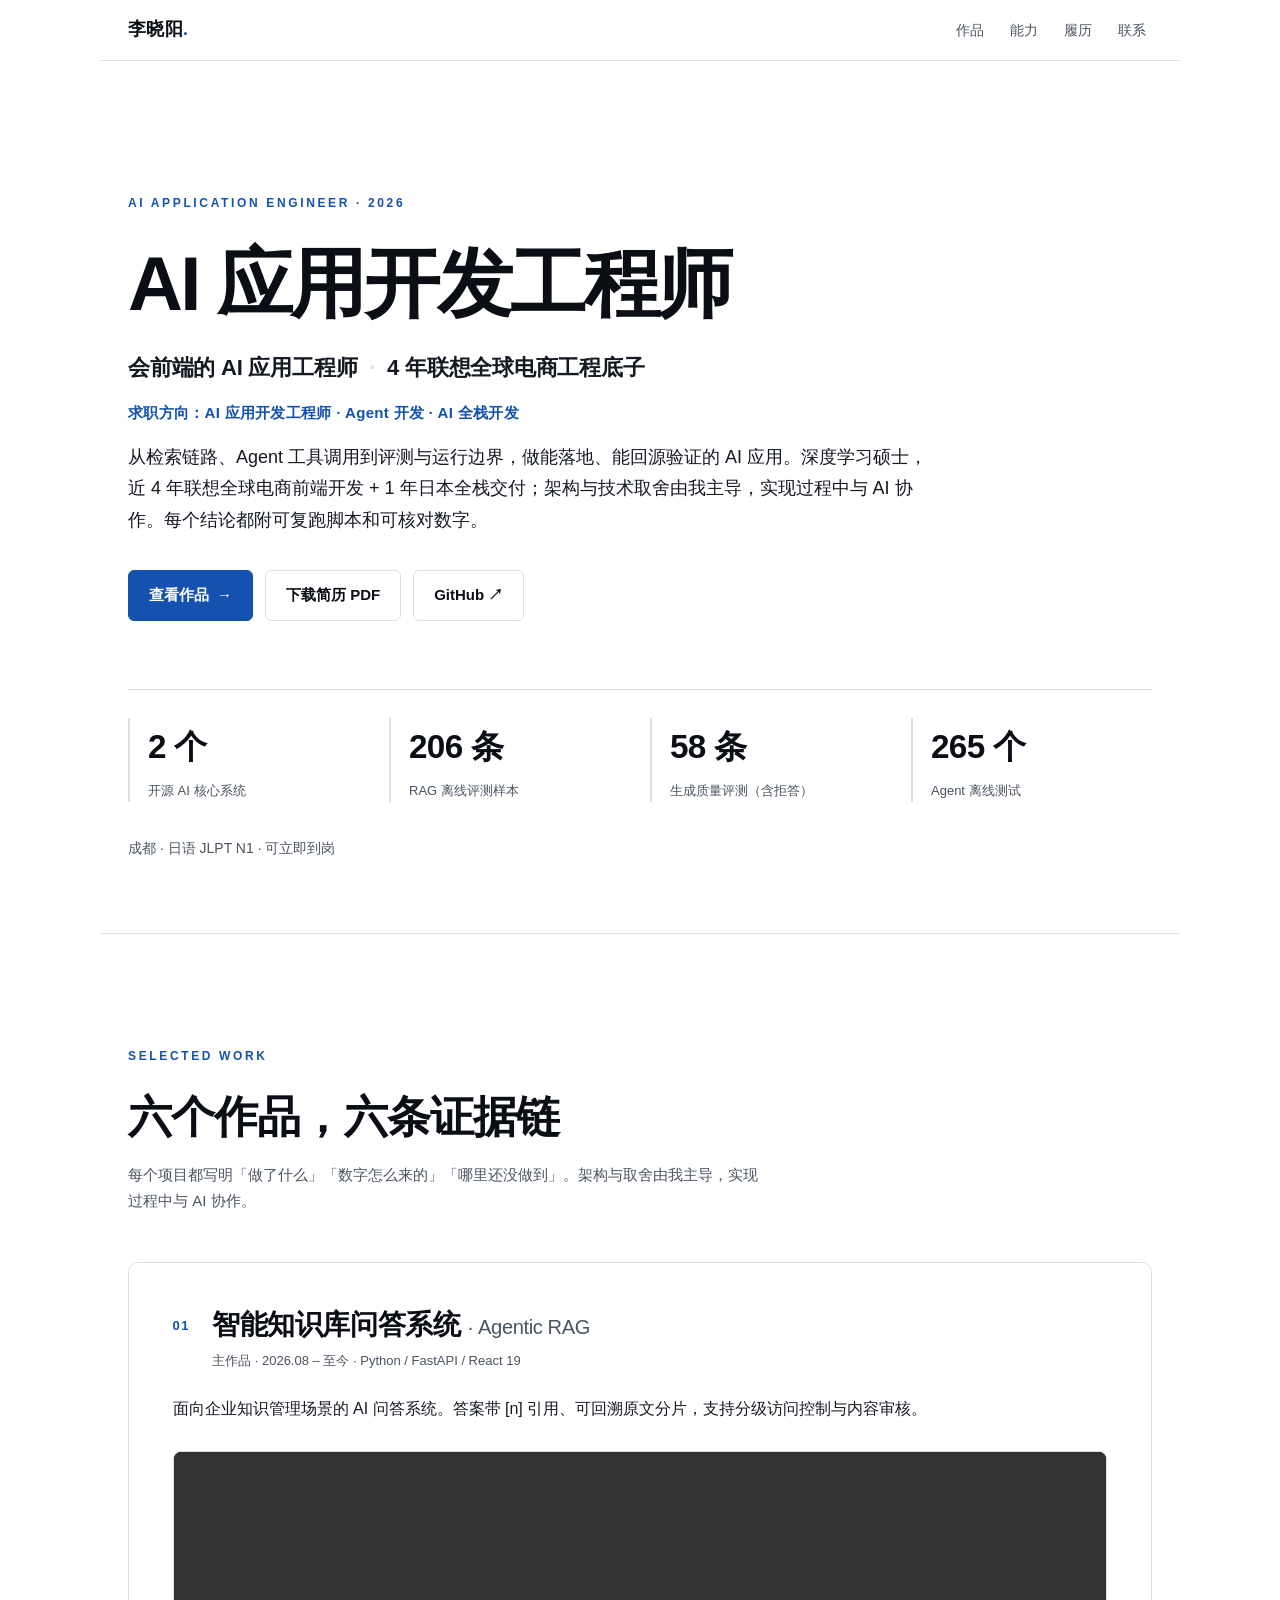
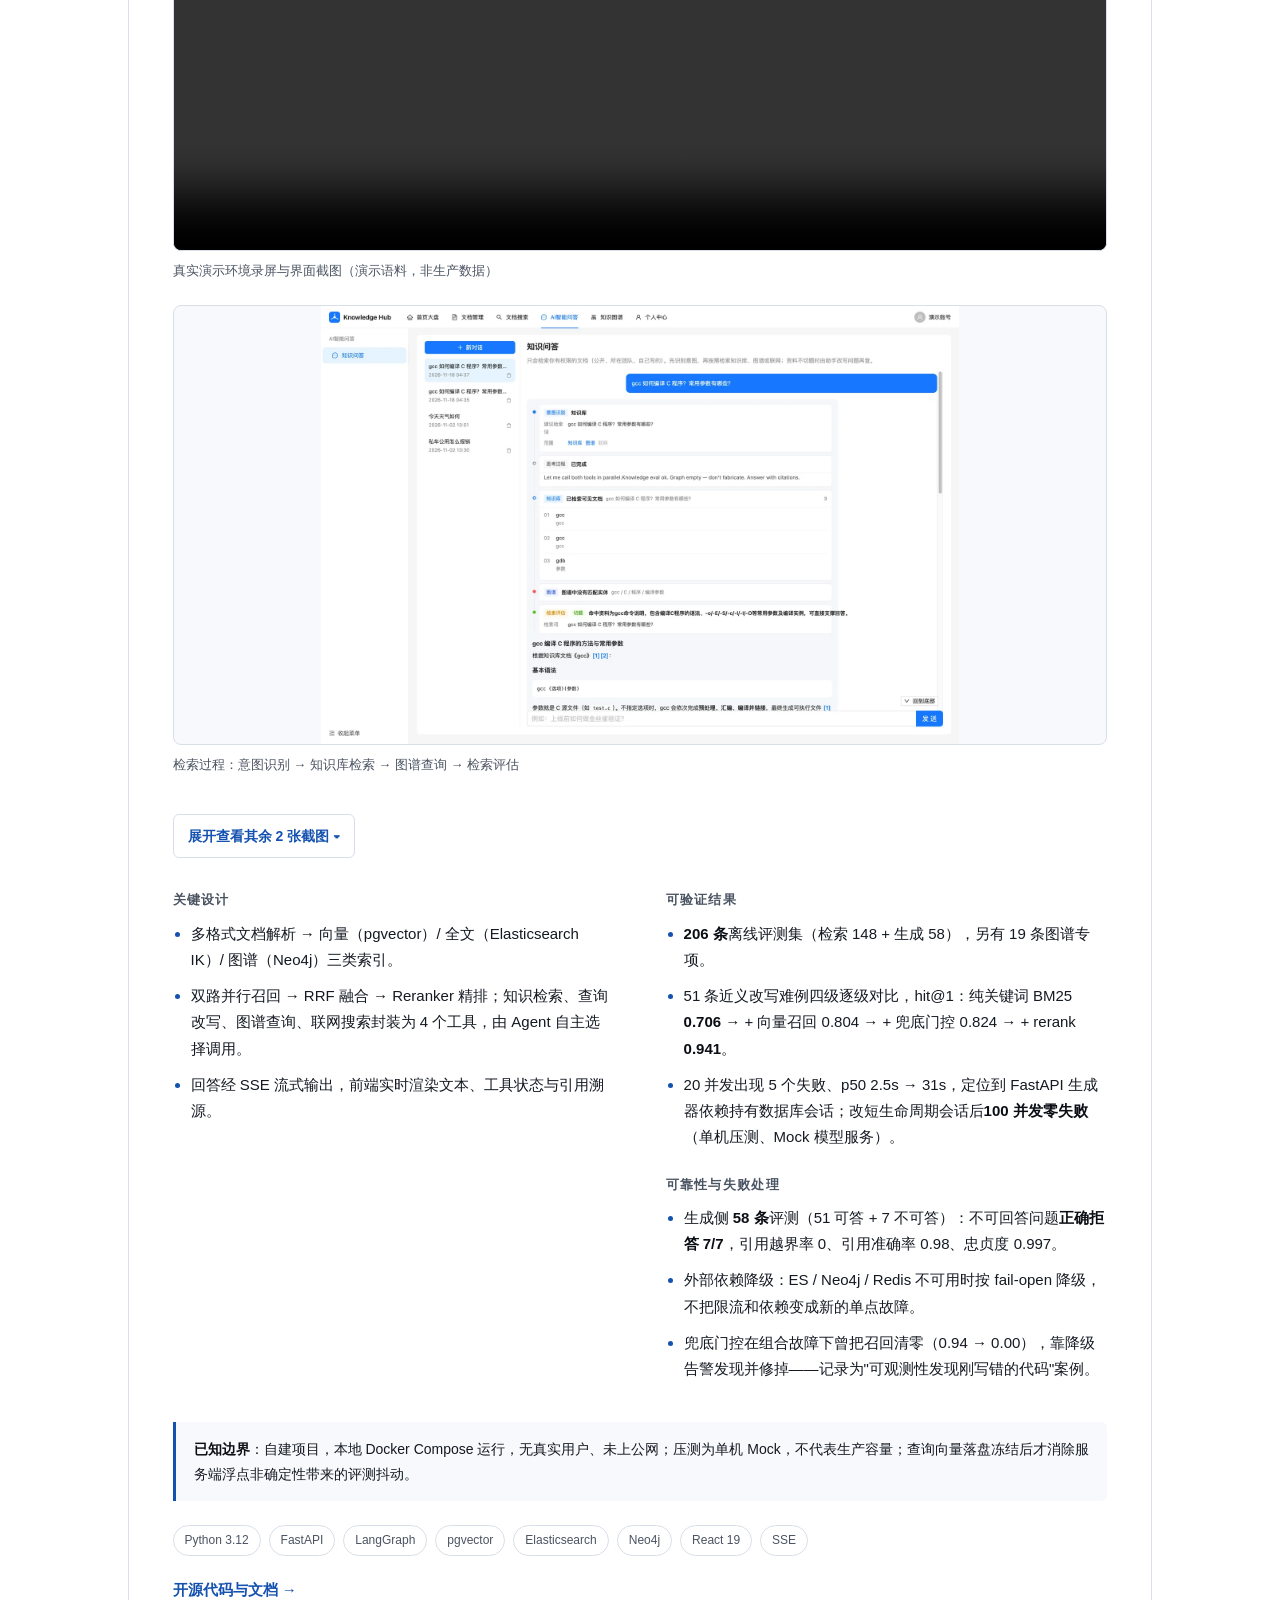
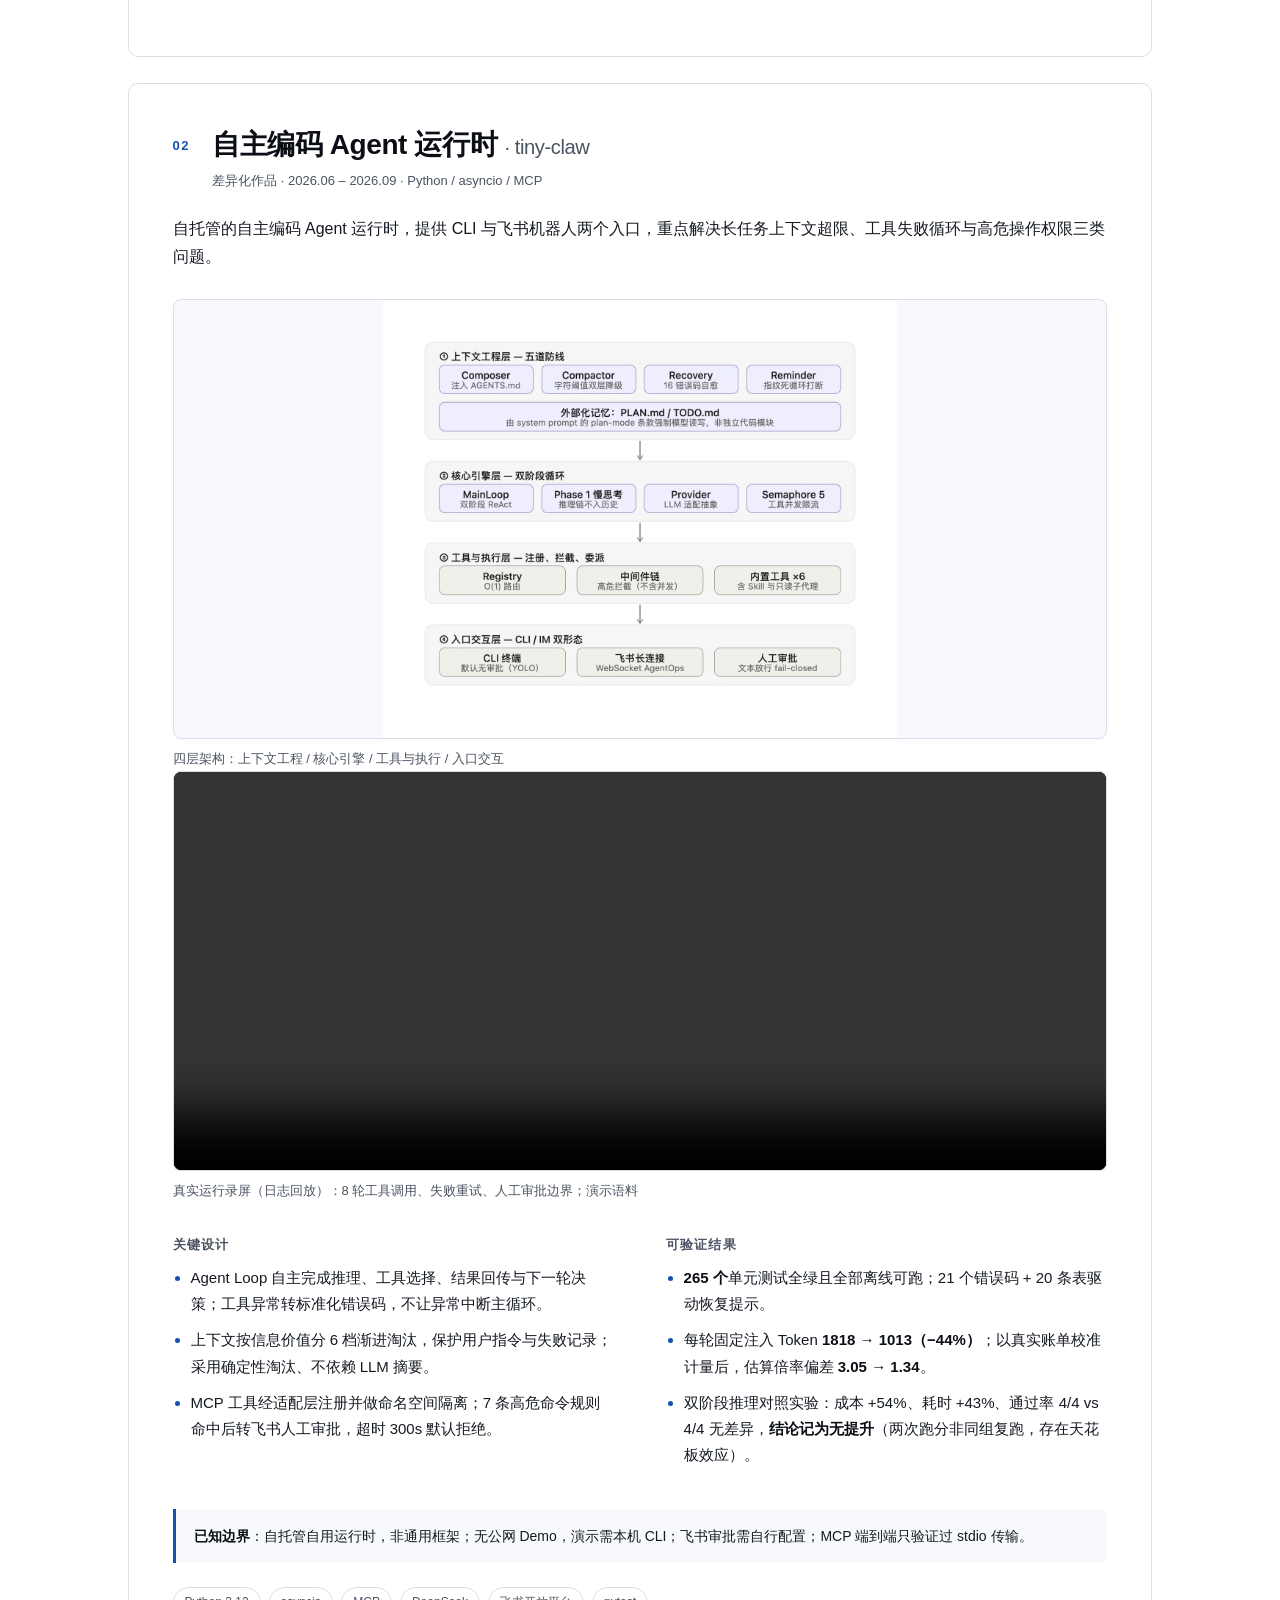
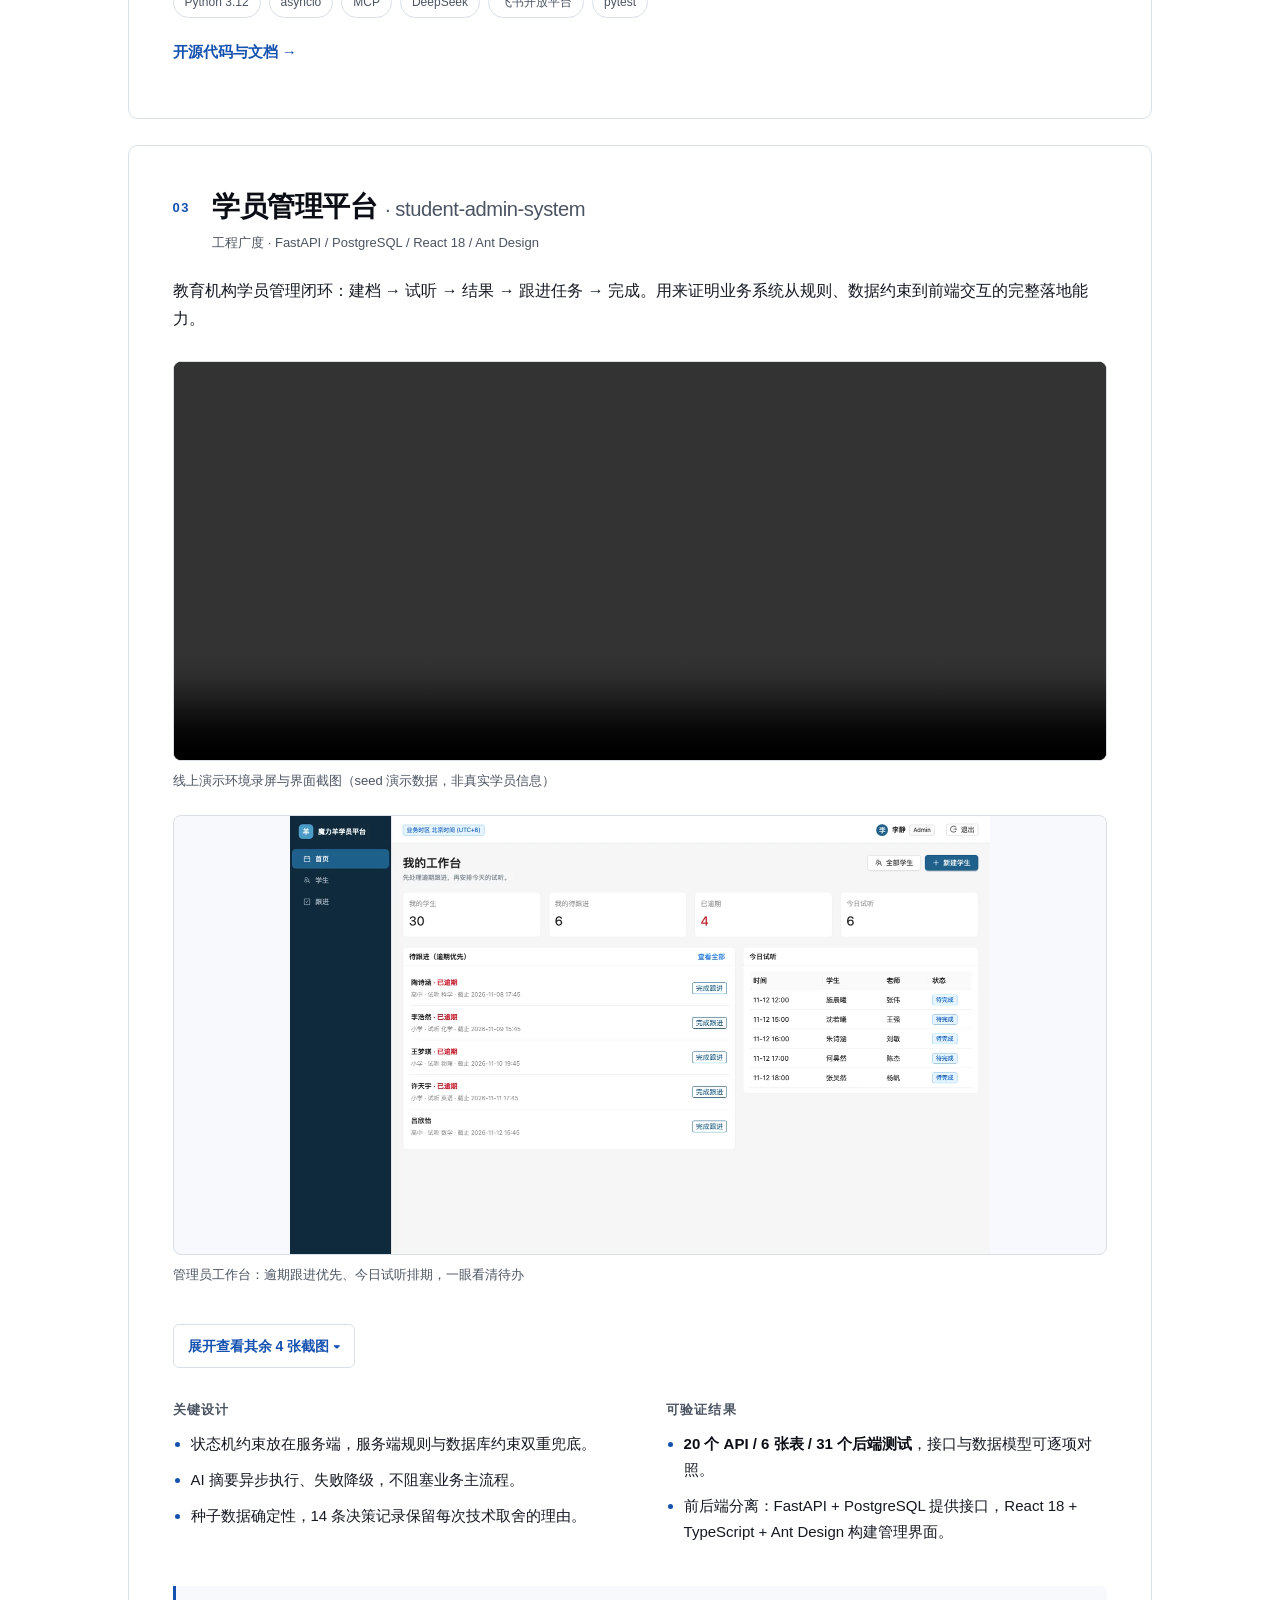
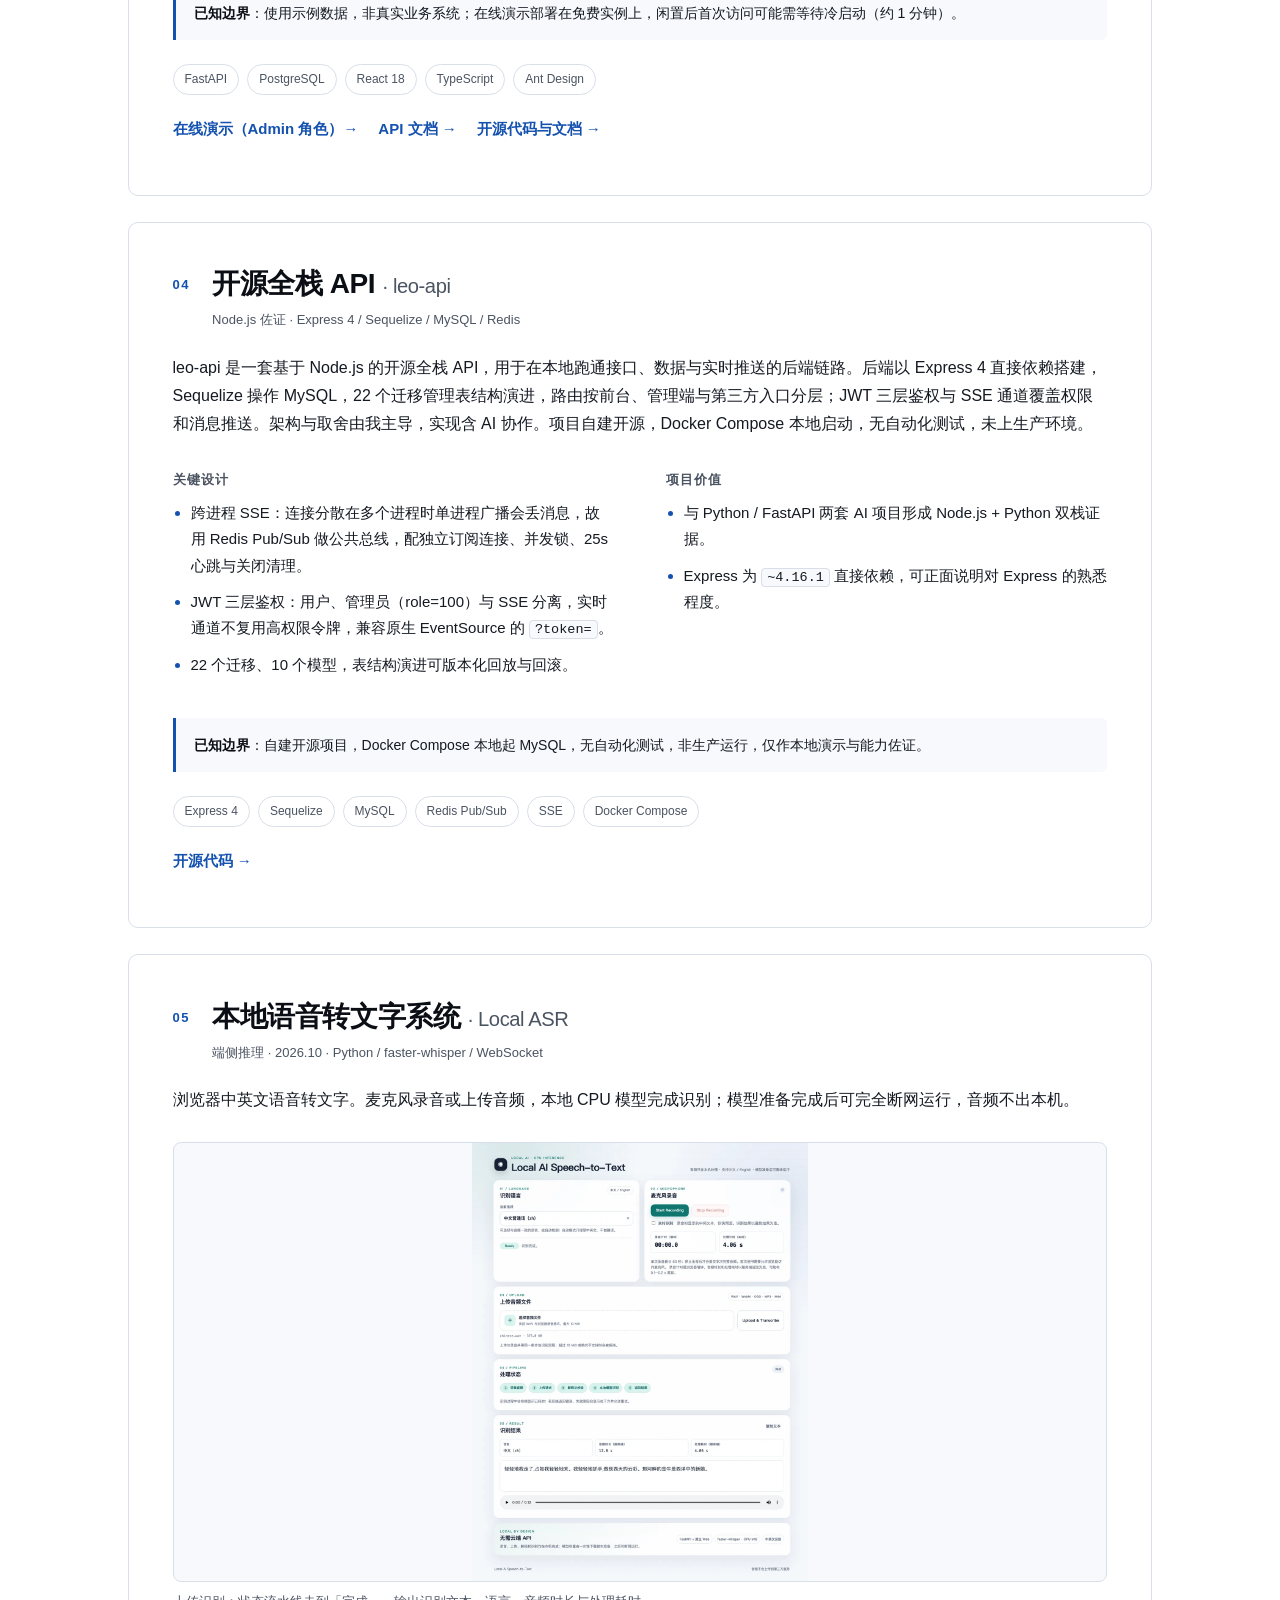
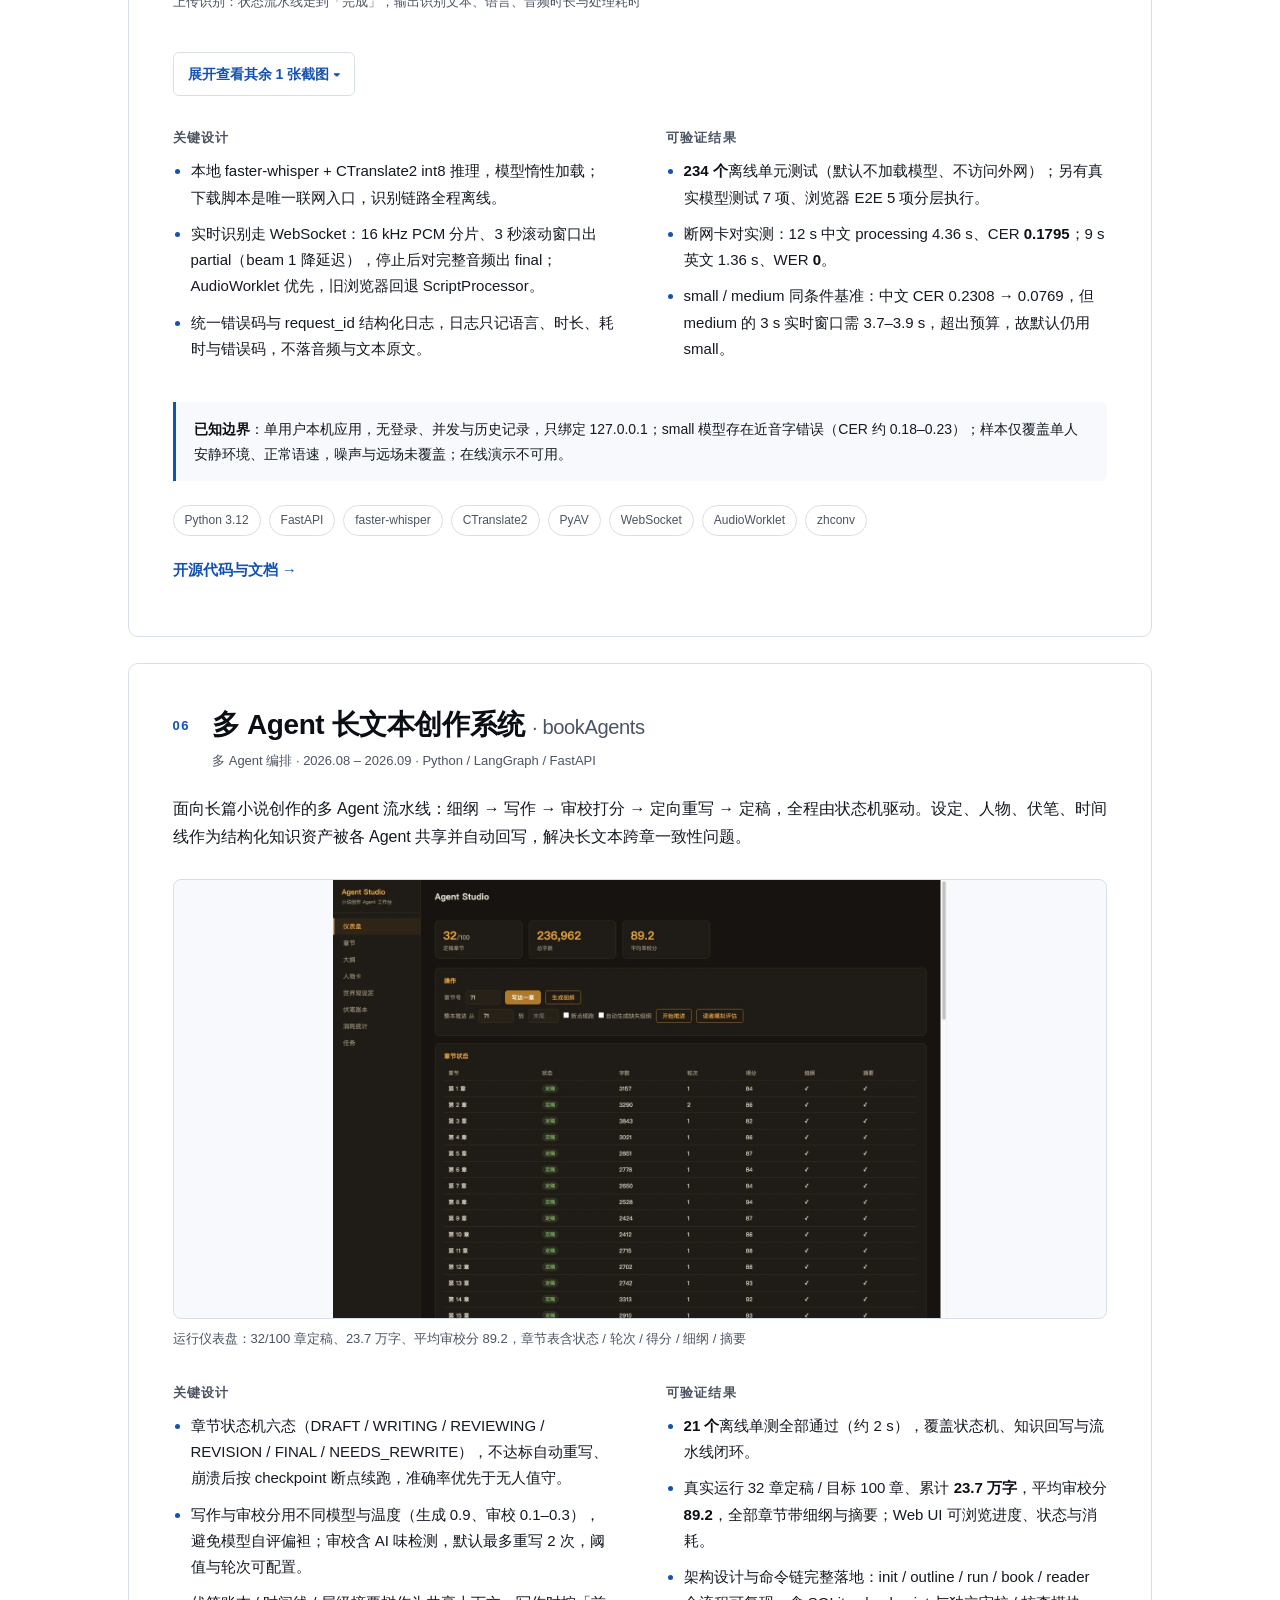
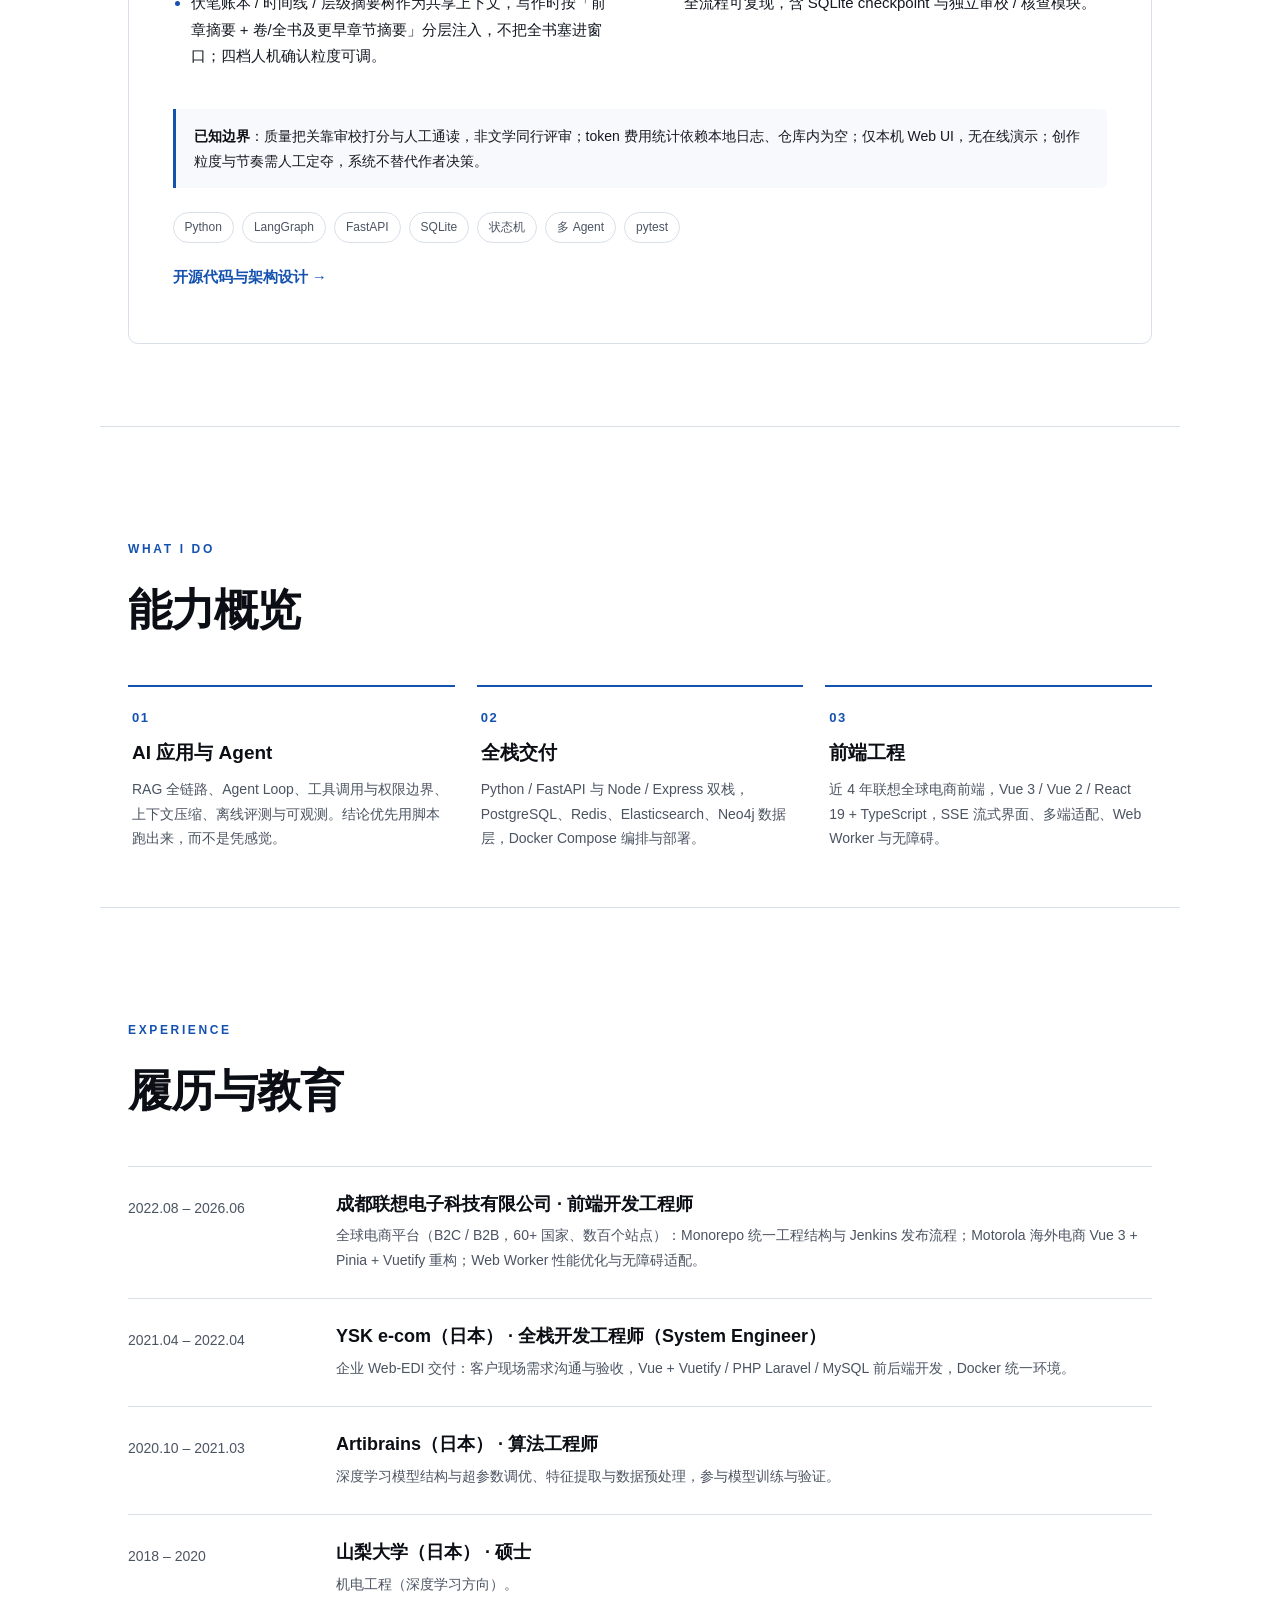
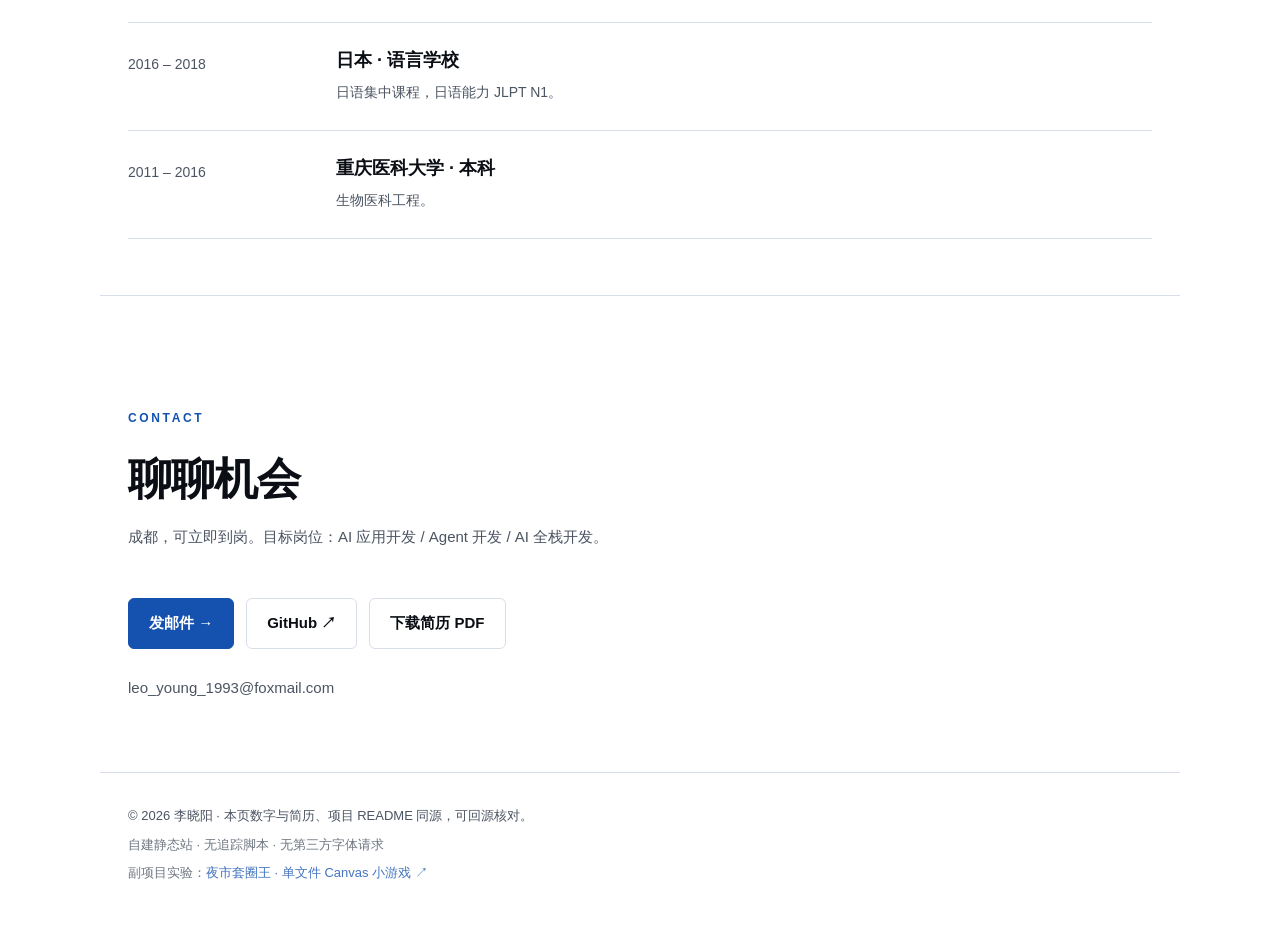
==== commit 1cecb696: "feat(作品页): 补充本地 ASR 与 bookAgents 证据链 - 新增两个项目卡片、真实运行截图与数字口径 - 补充 README 数字来源，移除公开页残留面试话术 - 修正重写轮次与写作" ====
--- a/public/index.html
+++ b/public/index.html
@@ -75,7 +75,7 @@
   <section class="section" id="work">
     <div class="section-head reveal">
       <p class="eyebrow">SELECTED WORK</p>
-      <h2>四个作品，四条证据链</h2>
+      <h2>六个作品，六条证据链</h2>
       <p class="section-note">每个项目都写明「做了什么」「数字怎么来的」「哪里还没做到」。架构与取舍由我主导，实现过程中与 AI 协作。</p>
     </div>
 
@@ -233,6 +233,80 @@
       <p class="boundary"><strong>已知边界</strong>：自建开源项目，Docker Compose 本地起 MySQL，无自动化测试，非生产运行，仅作本地演示与能力佐证。</p>
       <p class="tags"><span>Express 4</span><span>Sequelize</span><span>MySQL</span><span>Redis Pub/Sub</span><span>SSE</span><span>Docker Compose</span></p>
       <p class="project-links"><a href="https://github.com/zuishuailxy/KnowledgeBase/tree/master/full-stack/leo-api" target="_blank" rel="noopener noreferrer">开源代码 →</a></p>
+    </article>
+
+    <!-- 05 local-asr -->
+    <article class="project reveal" id="local-asr">
+      <div class="project-head">
+        <span class="num">05</span>
+        <div>
+          <h3>本地语音转文字系统 <span class="en">· Local ASR</span></h3>
+          <p class="project-meta">端侧推理 · 2026.10 · Python / faster-whisper / WebSocket</p>
+        </div>
+      </div>
+      <p class="lede">浏览器中英文语音转文字。麦克风录音或上传音频，本地 CPU 模型完成识别；模型准备完成后可完全断网运行，音频不出本机。</p>
+
+      <div class="media-slot" data-media="local-asr"></div>
+
+      <div class="project-grid">
+        <div>
+          <h4>关键设计</h4>
+          <ul>
+            <li>本地 faster-whisper + CTranslate2 int8 推理，模型惰性加载；下载脚本是唯一联网入口，识别链路全程离线。</li>
+            <li>实时识别走 WebSocket：16 kHz PCM 分片、3 秒滚动窗口出 partial（beam 1 降延迟），停止后对完整音频出 final；AudioWorklet 优先，旧浏览器回退 ScriptProcessor。</li>
+            <li>统一错误码与 request_id 结构化日志，日志只记语言、时长、耗时与错误码，不落音频与文本原文。</li>
+          </ul>
+        </div>
+        <div>
+          <h4>可验证结果</h4>
+          <ul>
+            <li><strong>234 个</strong>离线单元测试（默认不加载模型、不访问外网）；另有真实模型测试 7 项、浏览器 E2E 5 项分层执行。</li>
+            <li>断网卡对实测：12 s 中文 processing 4.36 s、CER <strong>0.1795</strong>；9 s 英文 1.36 s、WER <strong>0</strong>。</li>
+            <li>small / medium 同条件基准：中文 CER 0.2308 → 0.0769，但 medium 的 3 s 实时窗口需 3.7–3.9 s，超出预算，故默认仍用 small。</li>
+          </ul>
+        </div>
+      </div>
+
+      <p class="boundary"><strong>已知边界</strong>：单用户本机应用，无登录、并发与历史记录，只绑定 127.0.0.1；small 模型存在近音字错误（CER 约 0.18–0.23）；样本仅覆盖单人安静环境、正常语速，噪声与远场未覆盖；在线演示不可用。</p>
+      <p class="tags"><span>Python 3.12</span><span>FastAPI</span><span>faster-whisper</span><span>CTranslate2</span><span>PyAV</span><span>WebSocket</span><span>AudioWorklet</span><span>zhconv</span></p>
+      <p class="project-links"><a href="https://github.com/zuishuailxy/Local-AI-Speech-to-Text-Web-Application" target="_blank" rel="noopener noreferrer">开源代码与文档 →</a></p>
+    </article>
+
+    <!-- 06 bookAgents -->
+    <article class="project reveal" id="book-agents">
+      <div class="project-head">
+        <span class="num">06</span>
+        <div>
+          <h3>多 Agent 长文本创作系统 <span class="en">· bookAgents</span></h3>
+          <p class="project-meta">多 Agent 编排 · 2026.08 – 2026.09 · Python / LangGraph / FastAPI</p>
+        </div>
+      </div>
+      <p class="lede">面向长篇小说创作的多 Agent 流水线：细纲 → 写作 → 审校打分 → 定向重写 → 定稿，全程由状态机驱动。设定、人物、伏笔、时间线作为结构化知识资产被各 Agent 共享并自动回写，解决长文本跨章一致性问题。</p>
+
+      <div class="media-slot" data-media="book-agents"></div>
+
+      <div class="project-grid">
+        <div>
+          <h4>关键设计</h4>
+          <ul>
+            <li>章节状态机六态（DRAFT / WRITING / REVIEWING / REVISION / FINAL / NEEDS_REWRITE），不达标自动重写、崩溃后按 checkpoint 断点续跑，准确率优先于无人值守。</li>
+            <li>写作与审校分用不同模型与温度（生成 0.9、审校 0.1–0.3），避免模型自评偏袒；审校含 AI 味检测，默认最多重写 2 次，阈值与轮次可配置。</li>
+            <li>伏笔账本 / 时间线 / 层级摘要树作为共享上下文，写作时按「前章摘要 + 卷/全书及更早章节摘要」分层注入，不把全书塞进窗口；四档人机确认粒度可调。</li>
+          </ul>
+        </div>
+        <div>
+          <h4>可验证结果</h4>
+          <ul>
+            <li><strong>21 个</strong>离线单测全部通过（约 2 s），覆盖状态机、知识回写与流水线闭环。</li>
+            <li>真实运行 32 章定稿 / 目标 100 章、累计 <strong>23.7 万字</strong>，平均审校分 <strong>89.2</strong>，全部章节带细纲与摘要；Web UI 可浏览进度、状态与消耗。</li>
+            <li>架构设计与命令链完整落地：init / outline / run / book / reader 全流程可复现，含 SQLite checkpoint 与独立审校 / 核查模块。</li>
+          </ul>
+        </div>
+      </div>
+
+      <p class="boundary"><strong>已知边界</strong>：质量把关靠审校打分与人工通读，非文学同行评审；token 费用统计依赖本地日志、仓库内为空；仅本机 Web UI，无在线演示；创作粒度与节奏需人工定夺，系统不替代作者决策。</p>
+      <p class="tags"><span>Python</span><span>LangGraph</span><span>FastAPI</span><span>SQLite</span><span>状态机</span><span>多 Agent</span><span>pytest</span></p>
+      <p class="project-links"><a href="https://github.com/zuishuailxy/bookAgents" target="_blank" rel="noopener noreferrer">开源代码与架构设计 →</a></p>
     </article>
   </section>
 
--- a/public/styles.css
+++ b/public/styles.css
@@ -99,8 +99,8 @@
 
 /* ===== 通用区块 ===== */
 .hero, .section { max-width: var(--max); margin: 0 auto; padding: 0 28px; }
-.hero { padding-top: clamp(72px, 11vw, 132px); padding-bottom: clamp(72px, 10vw, 120px); }
-.section { padding-top: clamp(72px, 9vw, 112px); padding-bottom: clamp(56px, 7vw, 88px); border-top: 1px solid var(--line); }
+.hero { padding-top: clamp(72px, 11vw, 132px); padding-bottom: clamp(48px, 6vw, 72px); }
+.section { padding-top: clamp(72px, 9vw, 112px); padding-bottom: clamp(40px, 5vw, 56px); border-top: 1px solid var(--line); }
 .eyebrow {
   margin: 0 0 22px;
   color: var(--accent);
@@ -226,11 +226,70 @@
   border: 1px solid var(--line); border-radius: 8px;
   background: var(--surface);
 }
-.media-figure video { max-height: 520px; }
-.media-figure iframe { aspect-ratio: 16 / 9; height: auto; max-height: 560px; }
+/* 图片限高：长截图等比缩到框内，两侧浅底留白；点灯箱看原尺寸 */
+.media-figure img { max-height: 440px; object-fit: contain; }
+.media-figure video { max-height: 400px; background: #0b0f15; }
+.media-figure iframe { aspect-ratio: 16 / 9; height: auto; max-height: 480px; }
 .media-figure figcaption { margin-top: 9px; font-size: 13px; color: var(--muted); }
 .media-gallery { display: grid; gap: 20px; margin-top: 22px; }
 .media-gallery .media-figure img { background: var(--surface); }
+/* 截图可点击放大：光标 + 悬浮微提示 */
+.zoomable { cursor: zoom-in; }
+.zoomable img { transition: box-shadow .2s ease; }
+.zoomable:hover img, .zoomable:focus-visible img {
+  box-shadow: 0 6px 24px rgba(11,15,21,.16);
+  outline: 2px solid var(--accent);
+  outline-offset: 2px;
+}
+/* 其余截图折叠 */
+.gallery-more { margin-top: 18px; }
+.gallery-more summary {
+  cursor: pointer; display: inline-flex; align-items: center;
+  min-height: 44px; padding: 0 14px;
+  font-size: 14px; font-weight: 600; color: var(--accent);
+  border: 1px solid var(--line); border-radius: 6px;
+  list-style: none; user-select: none;
+}
+.gallery-more summary::-webkit-details-marker { display: none; }
+.gallery-more summary:hover { border-color: var(--accent); background: var(--surface); }
+.gallery-more[open] summary { margin-bottom: 20px; }
+.gallery-rest { margin-top: 0; }
+
+/* ===== 灯箱（深色遮罩，截图本身保持原色） ===== */
+.lightbox {
+  position: fixed; inset: 0; z-index: 100;
+  display: none; align-items: center; justify-content: center;
+  gap: 12px; padding: 32px 20px;
+  background: rgba(9,13,20,.92);
+  backdrop-filter: blur(4px);
+}
+.lightbox.open { display: flex; }
+.lb-figure { margin: 0; max-width: 92vw; max-height: 88vh; display: flex; flex-direction: column; align-items: center; }
+.lb-img {
+  display: block; max-width: 92vw; max-height: 80vh;
+  width: auto; height: auto; object-fit: contain;
+  border-radius: 6px; background: #fff;
+}
+.lb-cap { color: #e6ecf5; font-size: 14px; margin-top: 14px; text-align: center; max-width: 80ch; }
+.lb-close {
+  position: absolute; top: 16px; right: 22px;
+  width: 44px; height: 44px; line-height: 1;
+  font-size: 32px; color: #fff; background: transparent;
+  border: 0; cursor: pointer;
+}
+.lb-nav {
+  flex: none; width: 48px; height: 48px;
+  font-size: 34px; line-height: 1; color: #fff;
+  background: rgba(255,255,255,.1); border: 1px solid rgba(255,255,255,.25);
+  border-radius: 50%; cursor: pointer;
+}
+.lb-nav:hover { background: rgba(255,255,255,.2); }
+@media (max-width: 600px) {
+  .lightbox { padding: 48px 8px 20px; gap: 4px; }
+  .lb-img { max-width: 96vw; max-height: 72vh; }
+  .lb-nav { width: 40px; height: 40px; font-size: 26px; }
+  .lb-cap { font-size: 13px; }
+}
 
 /* ===== 能力 ===== */
 .capabilities { display: grid; grid-template-columns: repeat(3, 1fr); gap: 22px; }
@@ -290,3 +349,9 @@
   .js .reveal { opacity: 1 !important; transform: none !important; transition: none !important; }
   .read-progress { display: none; }
 }
+/* 打印 / 导出 PDF 时强制显示全部内容：打印场景不触发滚动，IO 不会 reveal */
+@media print {
+  .js .reveal { opacity: 1 !important; transform: none !important; }
+  .read-progress, .nav { display: none !important; }
+  .hero > * { animation: none !important; }
+}
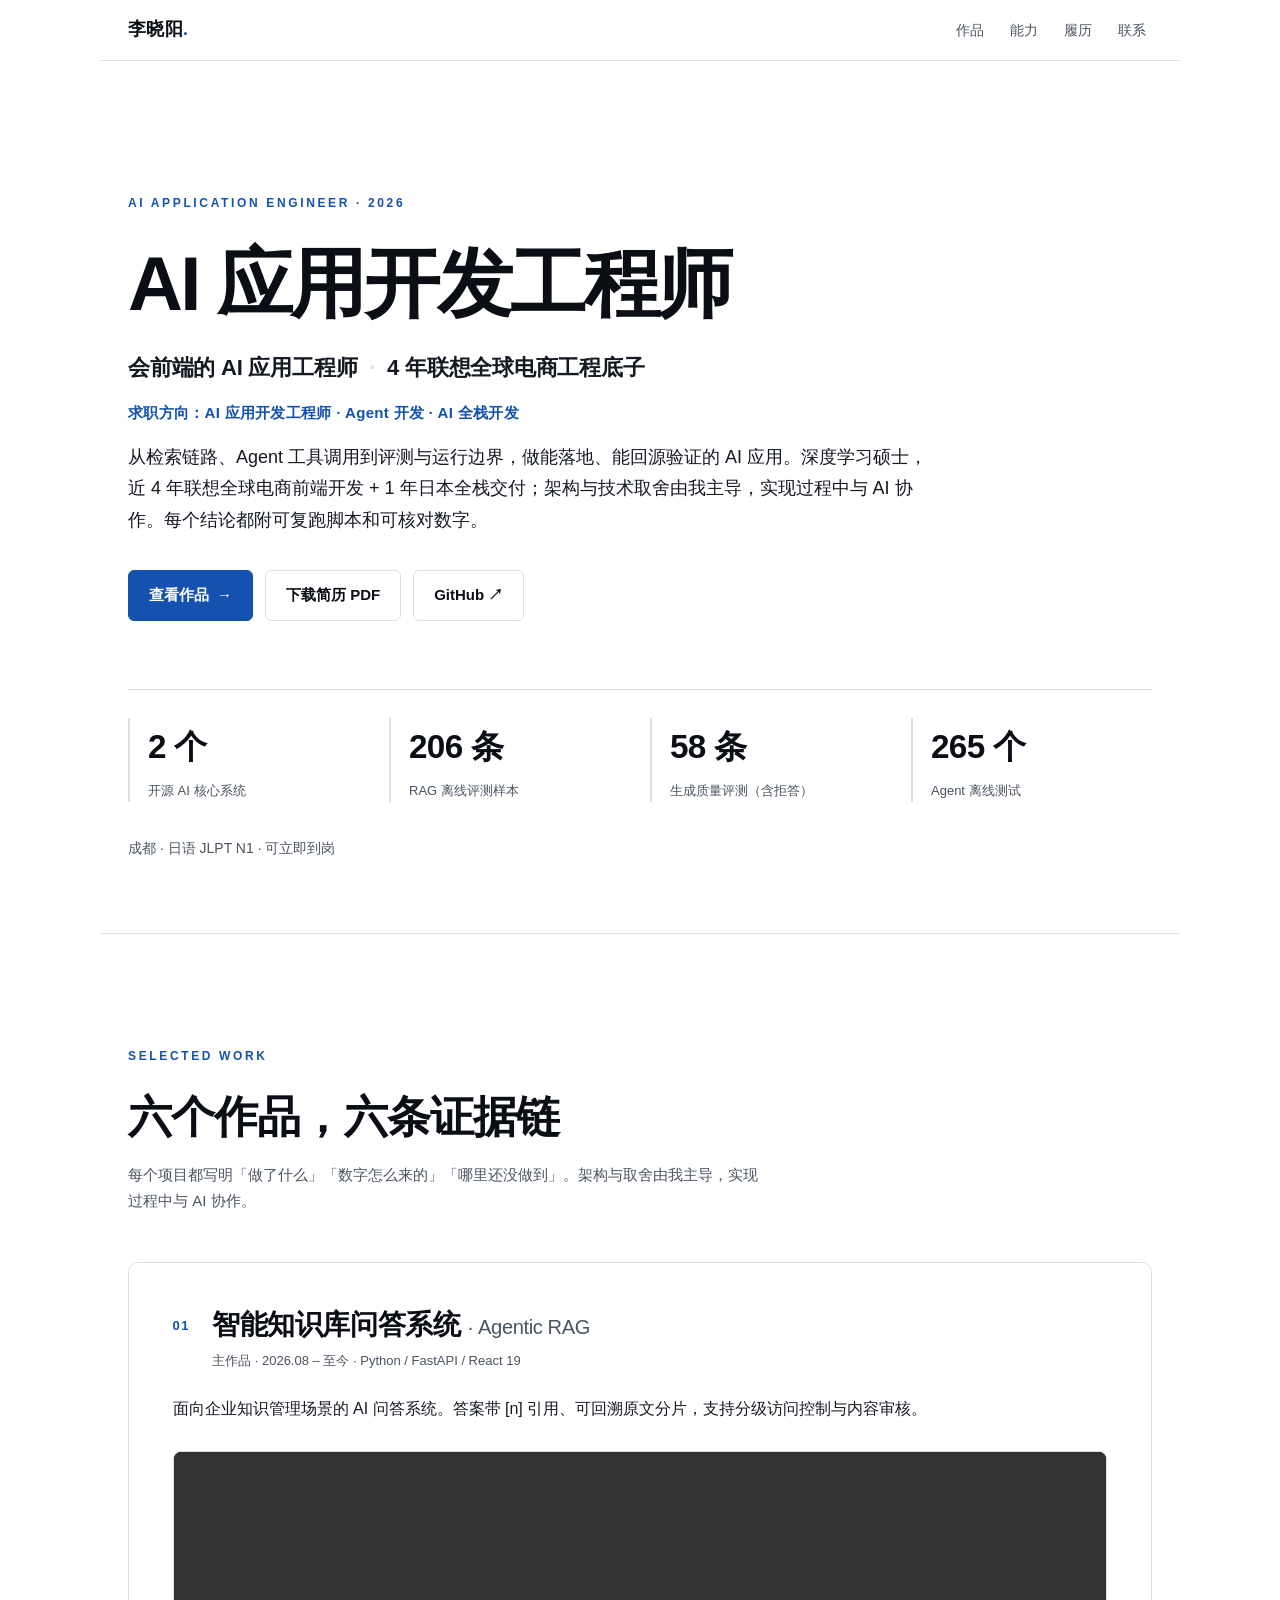
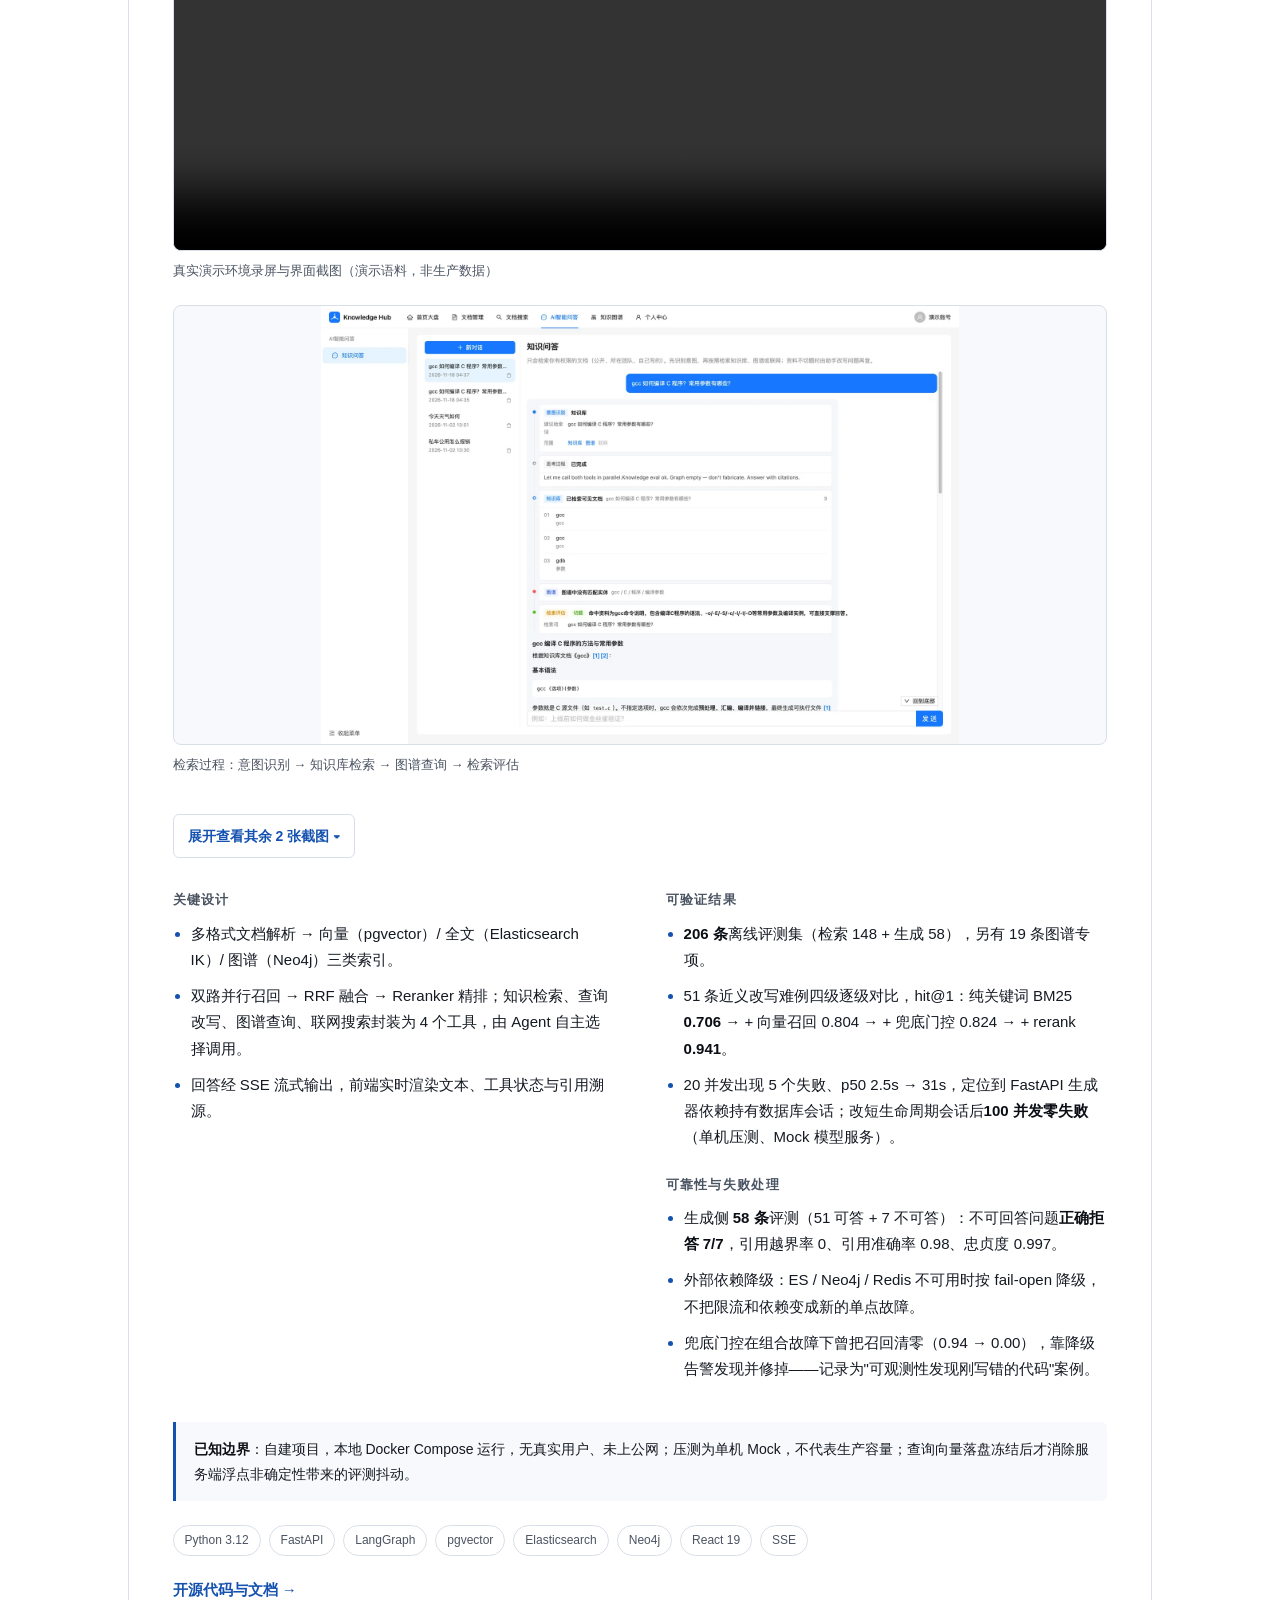
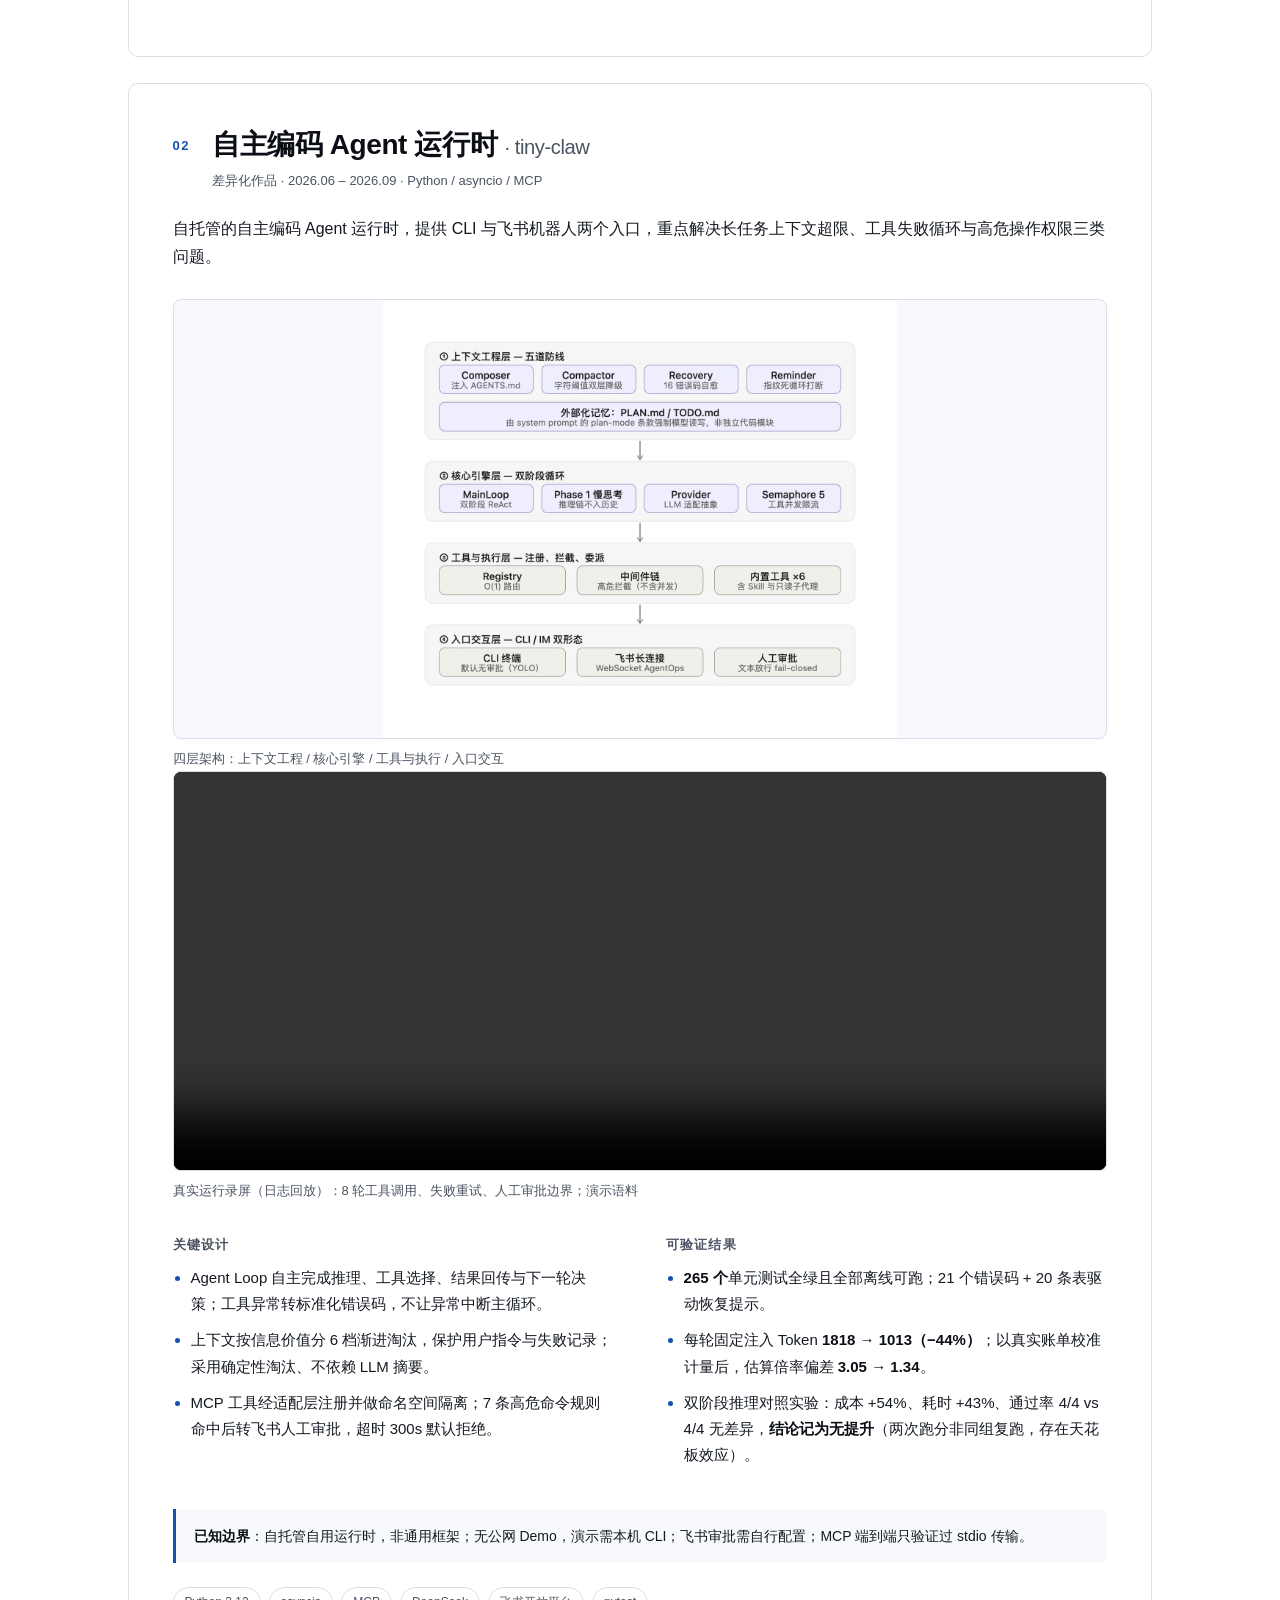
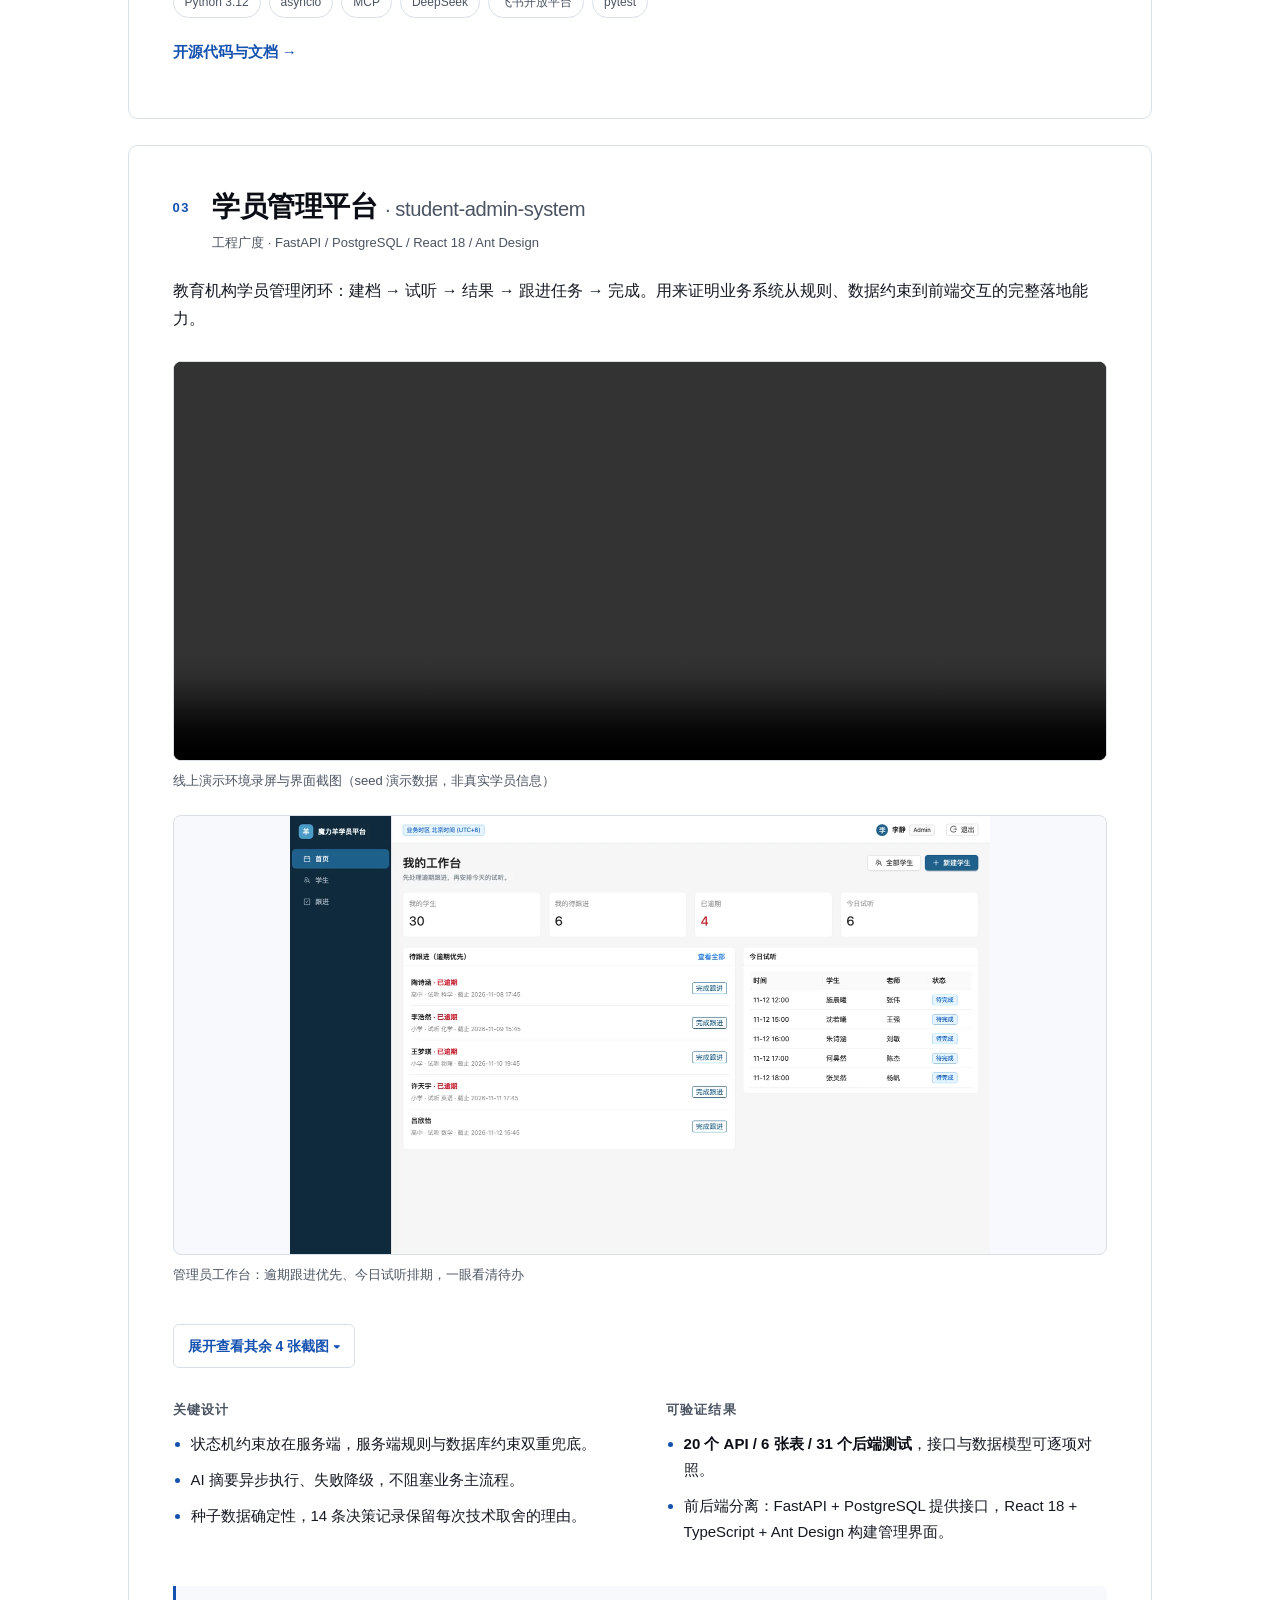
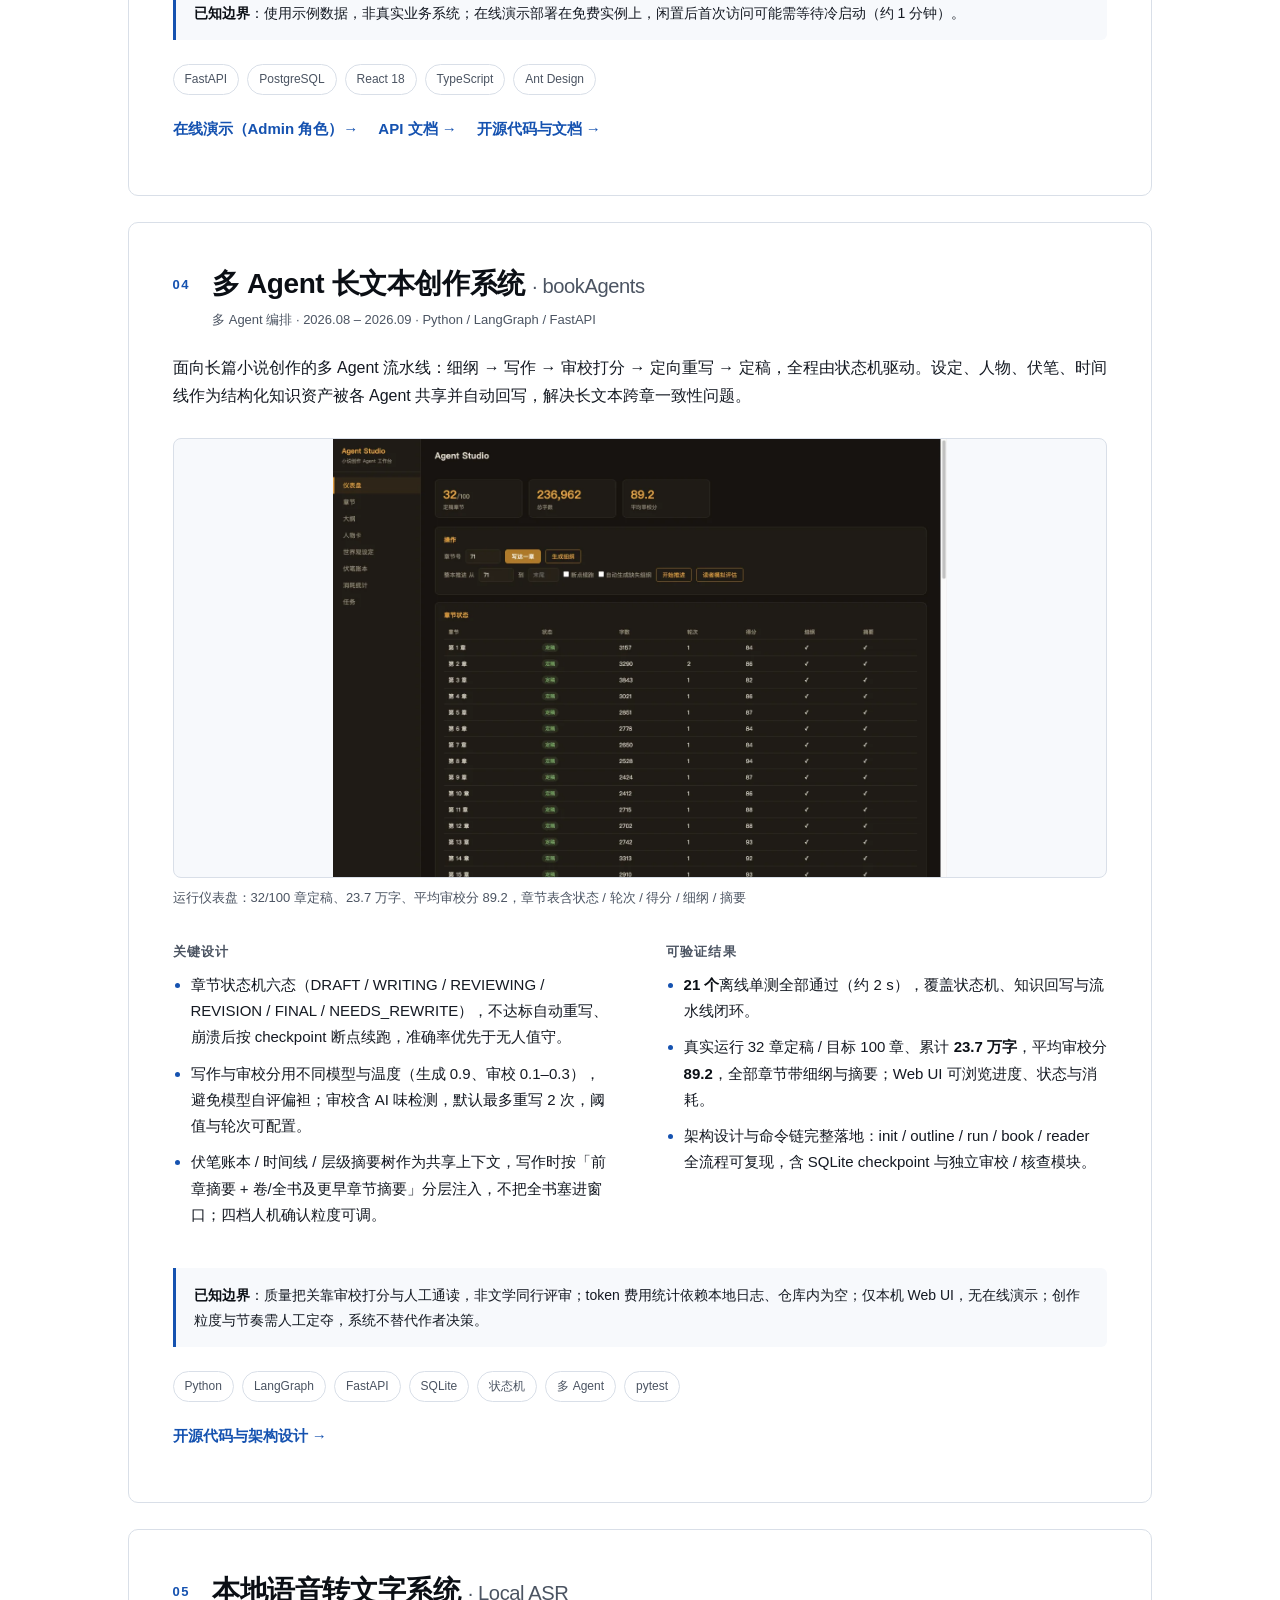
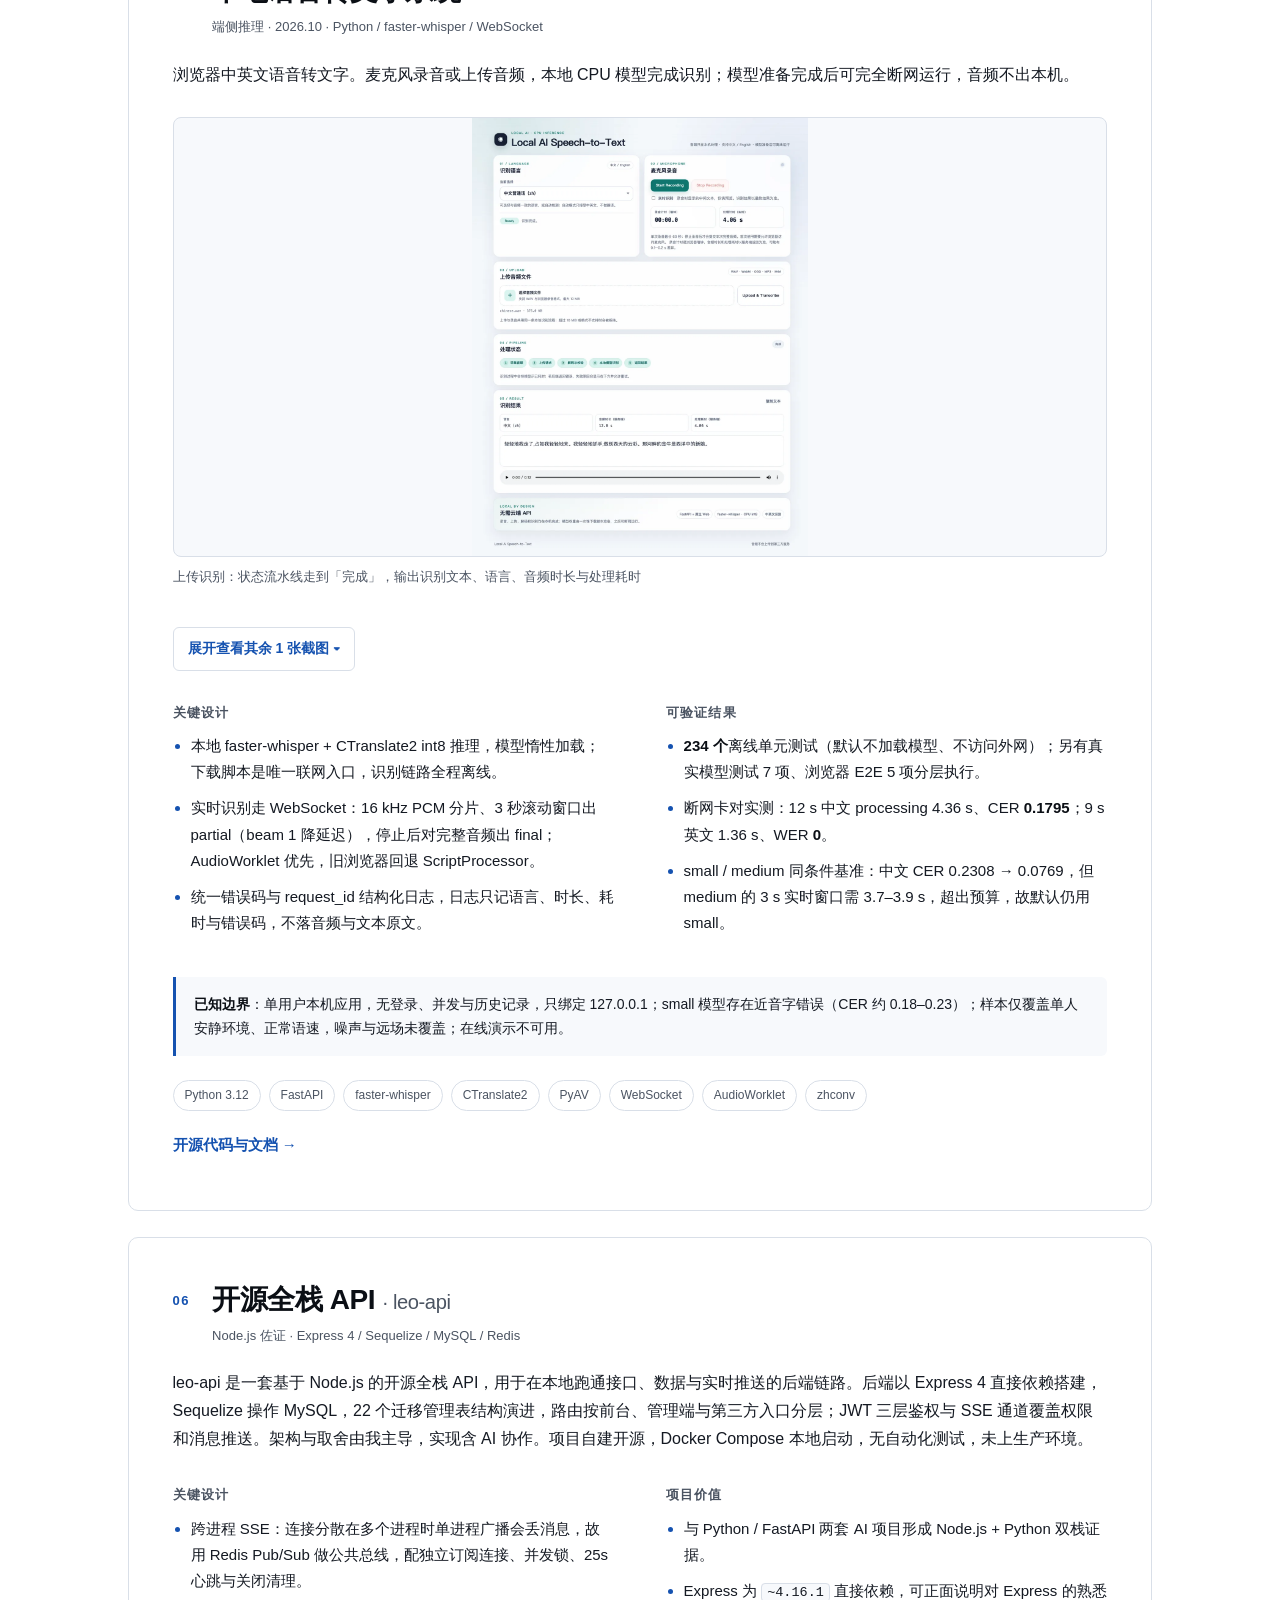
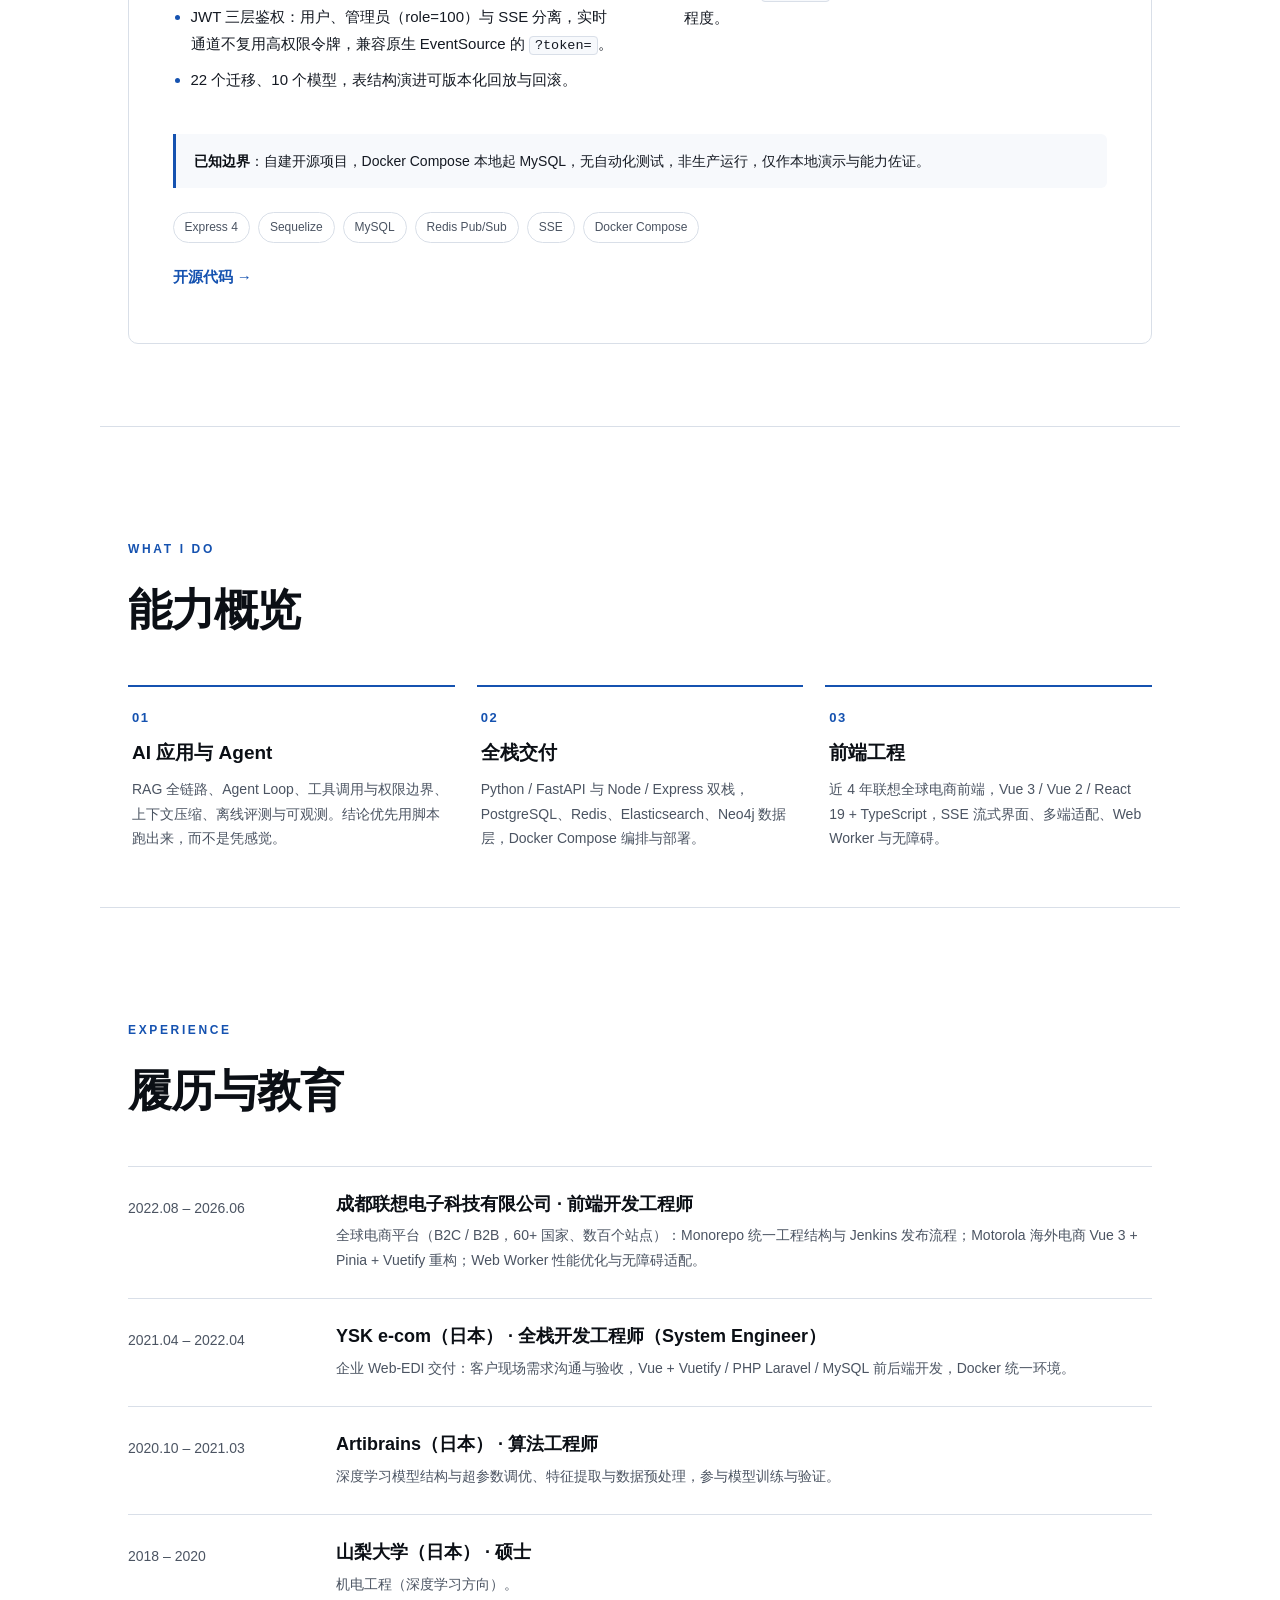
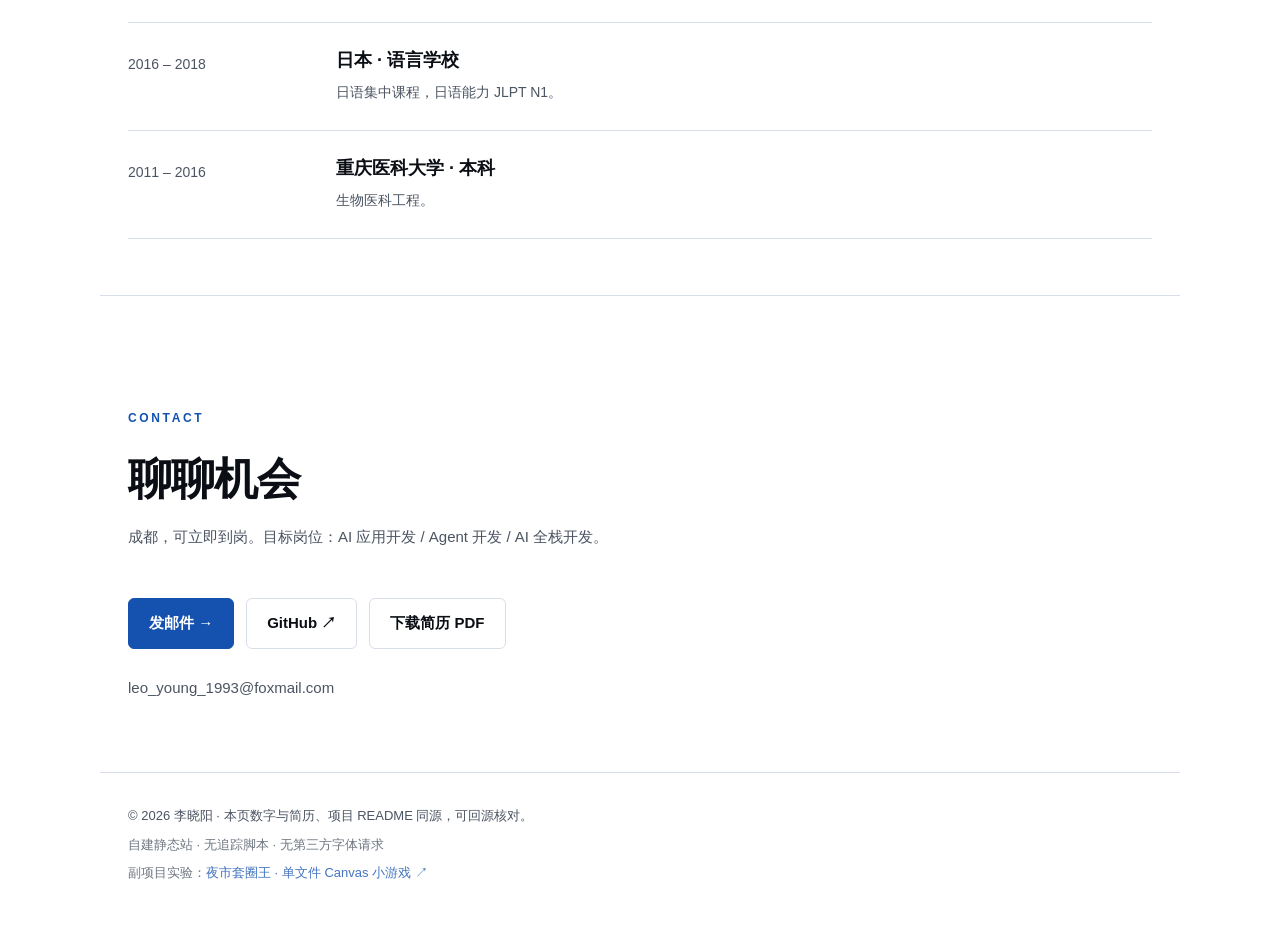
==== commit f67b5c85: "refactor(作品页): 调整项目卡片顺序 将 bookAgents 与 leo-api 交换位置，同步更新编号与注释" ====
--- a/public/index.html
+++ b/public/index.html
@@ -199,10 +199,84 @@
       </p>
     </article>
 
-    <!-- 04 leo-api -->
+    <!-- 04 bookAgents -->
+    <article class="project reveal" id="book-agents">
+      <div class="project-head">
+        <span class="num">04</span>
+        <div>
+          <h3>多 Agent 长文本创作系统 <span class="en">· bookAgents</span></h3>
+          <p class="project-meta">多 Agent 编排 · 2026.08 – 2026.09 · Python / LangGraph / FastAPI</p>
+        </div>
+      </div>
+      <p class="lede">面向长篇小说创作的多 Agent 流水线：细纲 → 写作 → 审校打分 → 定向重写 → 定稿，全程由状态机驱动。设定、人物、伏笔、时间线作为结构化知识资产被各 Agent 共享并自动回写，解决长文本跨章一致性问题。</p>
+
+      <div class="media-slot" data-media="book-agents"></div>
+
+      <div class="project-grid">
+        <div>
+          <h4>关键设计</h4>
+          <ul>
+            <li>章节状态机六态（DRAFT / WRITING / REVIEWING / REVISION / FINAL / NEEDS_REWRITE），不达标自动重写、崩溃后按 checkpoint 断点续跑，准确率优先于无人值守。</li>
+            <li>写作与审校分用不同模型与温度（生成 0.9、审校 0.1–0.3），避免模型自评偏袒；审校含 AI 味检测，默认最多重写 2 次，阈值与轮次可配置。</li>
+            <li>伏笔账本 / 时间线 / 层级摘要树作为共享上下文，写作时按「前章摘要 + 卷/全书及更早章节摘要」分层注入，不把全书塞进窗口；四档人机确认粒度可调。</li>
+          </ul>
+        </div>
+        <div>
+          <h4>可验证结果</h4>
+          <ul>
+            <li><strong>21 个</strong>离线单测全部通过（约 2 s），覆盖状态机、知识回写与流水线闭环。</li>
+            <li>真实运行 32 章定稿 / 目标 100 章、累计 <strong>23.7 万字</strong>，平均审校分 <strong>89.2</strong>，全部章节带细纲与摘要；Web UI 可浏览进度、状态与消耗。</li>
+            <li>架构设计与命令链完整落地：init / outline / run / book / reader 全流程可复现，含 SQLite checkpoint 与独立审校 / 核查模块。</li>
+          </ul>
+        </div>
+      </div>
+
+      <p class="boundary"><strong>已知边界</strong>：质量把关靠审校打分与人工通读，非文学同行评审；token 费用统计依赖本地日志、仓库内为空；仅本机 Web UI，无在线演示；创作粒度与节奏需人工定夺，系统不替代作者决策。</p>
+      <p class="tags"><span>Python</span><span>LangGraph</span><span>FastAPI</span><span>SQLite</span><span>状态机</span><span>多 Agent</span><span>pytest</span></p>
+      <p class="project-links"><a href="https://github.com/zuishuailxy/bookAgents" target="_blank" rel="noopener noreferrer">开源代码与架构设计 →</a></p>
+    </article>
+
+    <!-- 05 local-asr -->
+    <article class="project reveal" id="local-asr">
+      <div class="project-head">
+        <span class="num">05</span>
+        <div>
+          <h3>本地语音转文字系统 <span class="en">· Local ASR</span></h3>
+          <p class="project-meta">端侧推理 · 2026.10 · Python / faster-whisper / WebSocket</p>
+        </div>
+      </div>
+      <p class="lede">浏览器中英文语音转文字。麦克风录音或上传音频，本地 CPU 模型完成识别；模型准备完成后可完全断网运行，音频不出本机。</p>
+
+      <div class="media-slot" data-media="local-asr"></div>
+
+      <div class="project-grid">
+        <div>
+          <h4>关键设计</h4>
+          <ul>
+            <li>本地 faster-whisper + CTranslate2 int8 推理，模型惰性加载；下载脚本是唯一联网入口，识别链路全程离线。</li>
+            <li>实时识别走 WebSocket：16 kHz PCM 分片、3 秒滚动窗口出 partial（beam 1 降延迟），停止后对完整音频出 final；AudioWorklet 优先，旧浏览器回退 ScriptProcessor。</li>
+            <li>统一错误码与 request_id 结构化日志，日志只记语言、时长、耗时与错误码，不落音频与文本原文。</li>
+          </ul>
+        </div>
+        <div>
+          <h4>可验证结果</h4>
+          <ul>
+            <li><strong>234 个</strong>离线单元测试（默认不加载模型、不访问外网）；另有真实模型测试 7 项、浏览器 E2E 5 项分层执行。</li>
+            <li>断网卡对实测：12 s 中文 processing 4.36 s、CER <strong>0.1795</strong>；9 s 英文 1.36 s、WER <strong>0</strong>。</li>
+            <li>small / medium 同条件基准：中文 CER 0.2308 → 0.0769，但 medium 的 3 s 实时窗口需 3.7–3.9 s，超出预算，故默认仍用 small。</li>
+          </ul>
+        </div>
+      </div>
+
+      <p class="boundary"><strong>已知边界</strong>：单用户本机应用，无登录、并发与历史记录，只绑定 127.0.0.1；small 模型存在近音字错误（CER 约 0.18–0.23）；样本仅覆盖单人安静环境、正常语速，噪声与远场未覆盖；在线演示不可用。</p>
+      <p class="tags"><span>Python 3.12</span><span>FastAPI</span><span>faster-whisper</span><span>CTranslate2</span><span>PyAV</span><span>WebSocket</span><span>AudioWorklet</span><span>zhconv</span></p>
+      <p class="project-links"><a href="https://github.com/zuishuailxy/Local-AI-Speech-to-Text-Web-Application" target="_blank" rel="noopener noreferrer">开源代码与文档 →</a></p>
+    </article>
+
+    <!-- 06 leo-api -->
     <article class="project reveal" id="leo-api">
       <div class="project-head">
-        <span class="num">04</span>
+        <span class="num">06</span>
         <div>
           <h3>开源全栈 API <span class="en">· leo-api</span></h3>
           <p class="project-meta">Node.js 佐证 · Express 4 / Sequelize / MySQL / Redis</p>
@@ -233,80 +307,6 @@
       <p class="boundary"><strong>已知边界</strong>：自建开源项目，Docker Compose 本地起 MySQL，无自动化测试，非生产运行，仅作本地演示与能力佐证。</p>
       <p class="tags"><span>Express 4</span><span>Sequelize</span><span>MySQL</span><span>Redis Pub/Sub</span><span>SSE</span><span>Docker Compose</span></p>
       <p class="project-links"><a href="https://github.com/zuishuailxy/KnowledgeBase/tree/master/full-stack/leo-api" target="_blank" rel="noopener noreferrer">开源代码 →</a></p>
-    </article>
-
-    <!-- 05 local-asr -->
-    <article class="project reveal" id="local-asr">
-      <div class="project-head">
-        <span class="num">05</span>
-        <div>
-          <h3>本地语音转文字系统 <span class="en">· Local ASR</span></h3>
-          <p class="project-meta">端侧推理 · 2026.10 · Python / faster-whisper / WebSocket</p>
-        </div>
-      </div>
-      <p class="lede">浏览器中英文语音转文字。麦克风录音或上传音频，本地 CPU 模型完成识别；模型准备完成后可完全断网运行，音频不出本机。</p>
-
-      <div class="media-slot" data-media="local-asr"></div>
-
-      <div class="project-grid">
-        <div>
-          <h4>关键设计</h4>
-          <ul>
-            <li>本地 faster-whisper + CTranslate2 int8 推理，模型惰性加载；下载脚本是唯一联网入口，识别链路全程离线。</li>
-            <li>实时识别走 WebSocket：16 kHz PCM 分片、3 秒滚动窗口出 partial（beam 1 降延迟），停止后对完整音频出 final；AudioWorklet 优先，旧浏览器回退 ScriptProcessor。</li>
-            <li>统一错误码与 request_id 结构化日志，日志只记语言、时长、耗时与错误码，不落音频与文本原文。</li>
-          </ul>
-        </div>
-        <div>
-          <h4>可验证结果</h4>
-          <ul>
-            <li><strong>234 个</strong>离线单元测试（默认不加载模型、不访问外网）；另有真实模型测试 7 项、浏览器 E2E 5 项分层执行。</li>
-            <li>断网卡对实测：12 s 中文 processing 4.36 s、CER <strong>0.1795</strong>；9 s 英文 1.36 s、WER <strong>0</strong>。</li>
-            <li>small / medium 同条件基准：中文 CER 0.2308 → 0.0769，但 medium 的 3 s 实时窗口需 3.7–3.9 s，超出预算，故默认仍用 small。</li>
-          </ul>
-        </div>
-      </div>
-
-      <p class="boundary"><strong>已知边界</strong>：单用户本机应用，无登录、并发与历史记录，只绑定 127.0.0.1；small 模型存在近音字错误（CER 约 0.18–0.23）；样本仅覆盖单人安静环境、正常语速，噪声与远场未覆盖；在线演示不可用。</p>
-      <p class="tags"><span>Python 3.12</span><span>FastAPI</span><span>faster-whisper</span><span>CTranslate2</span><span>PyAV</span><span>WebSocket</span><span>AudioWorklet</span><span>zhconv</span></p>
-      <p class="project-links"><a href="https://github.com/zuishuailxy/Local-AI-Speech-to-Text-Web-Application" target="_blank" rel="noopener noreferrer">开源代码与文档 →</a></p>
-    </article>
-
-    <!-- 06 bookAgents -->
-    <article class="project reveal" id="book-agents">
-      <div class="project-head">
-        <span class="num">06</span>
-        <div>
-          <h3>多 Agent 长文本创作系统 <span class="en">· bookAgents</span></h3>
-          <p class="project-meta">多 Agent 编排 · 2026.08 – 2026.09 · Python / LangGraph / FastAPI</p>
-        </div>
-      </div>
-      <p class="lede">面向长篇小说创作的多 Agent 流水线：细纲 → 写作 → 审校打分 → 定向重写 → 定稿，全程由状态机驱动。设定、人物、伏笔、时间线作为结构化知识资产被各 Agent 共享并自动回写，解决长文本跨章一致性问题。</p>
-
-      <div class="media-slot" data-media="book-agents"></div>
-
-      <div class="project-grid">
-        <div>
-          <h4>关键设计</h4>
-          <ul>
-            <li>章节状态机六态（DRAFT / WRITING / REVIEWING / REVISION / FINAL / NEEDS_REWRITE），不达标自动重写、崩溃后按 checkpoint 断点续跑，准确率优先于无人值守。</li>
-            <li>写作与审校分用不同模型与温度（生成 0.9、审校 0.1–0.3），避免模型自评偏袒；审校含 AI 味检测，默认最多重写 2 次，阈值与轮次可配置。</li>
-            <li>伏笔账本 / 时间线 / 层级摘要树作为共享上下文，写作时按「前章摘要 + 卷/全书及更早章节摘要」分层注入，不把全书塞进窗口；四档人机确认粒度可调。</li>
-          </ul>
-        </div>
-        <div>
-          <h4>可验证结果</h4>
-          <ul>
-            <li><strong>21 个</strong>离线单测全部通过（约 2 s），覆盖状态机、知识回写与流水线闭环。</li>
-            <li>真实运行 32 章定稿 / 目标 100 章、累计 <strong>23.7 万字</strong>，平均审校分 <strong>89.2</strong>，全部章节带细纲与摘要；Web UI 可浏览进度、状态与消耗。</li>
-            <li>架构设计与命令链完整落地：init / outline / run / book / reader 全流程可复现，含 SQLite checkpoint 与独立审校 / 核查模块。</li>
-          </ul>
-        </div>
-      </div>
-
-      <p class="boundary"><strong>已知边界</strong>：质量把关靠审校打分与人工通读，非文学同行评审；token 费用统计依赖本地日志、仓库内为空；仅本机 Web UI，无在线演示；创作粒度与节奏需人工定夺，系统不替代作者决策。</p>
-      <p class="tags"><span>Python</span><span>LangGraph</span><span>FastAPI</span><span>SQLite</span><span>状态机</span><span>多 Agent</span><span>pytest</span></p>
-      <p class="project-links"><a href="https://github.com/zuishuailxy/bookAgents" target="_blank" rel="noopener noreferrer">开源代码与架构设计 →</a></p>
     </article>
   </section>
 
